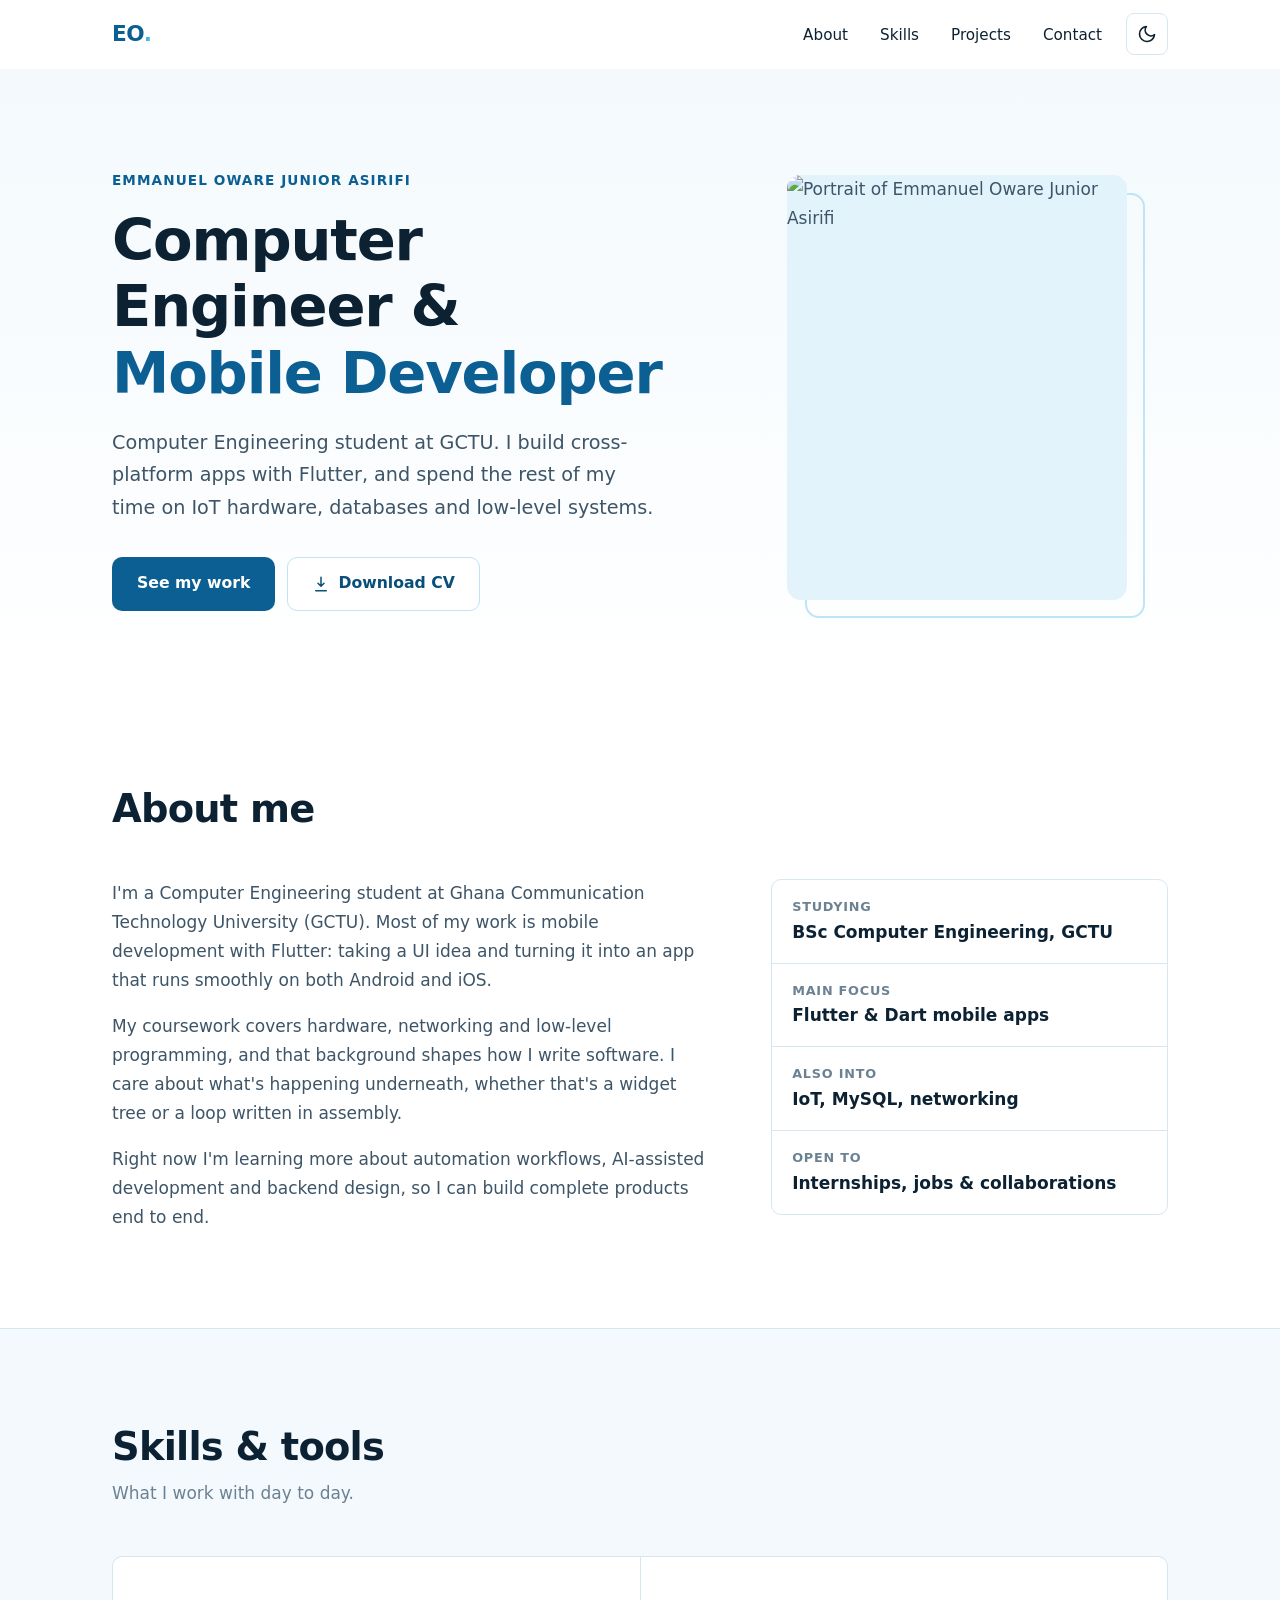
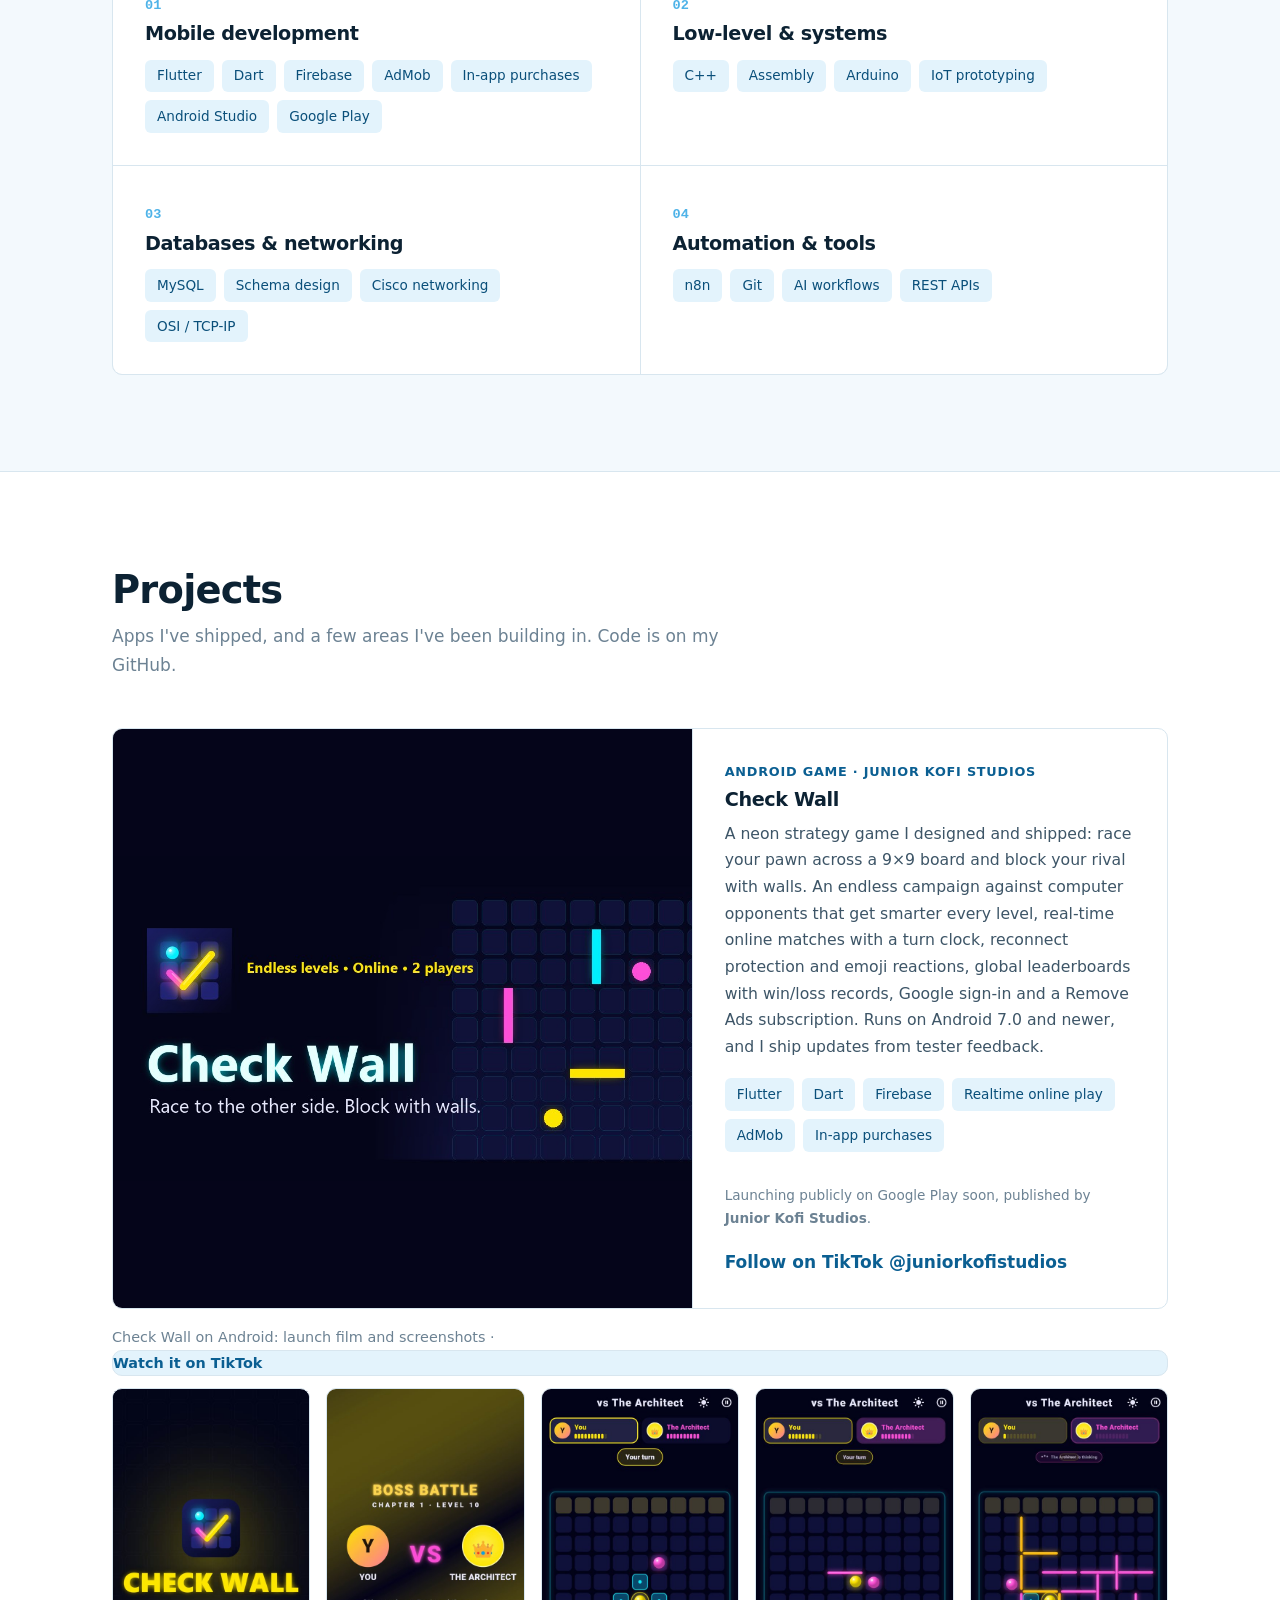
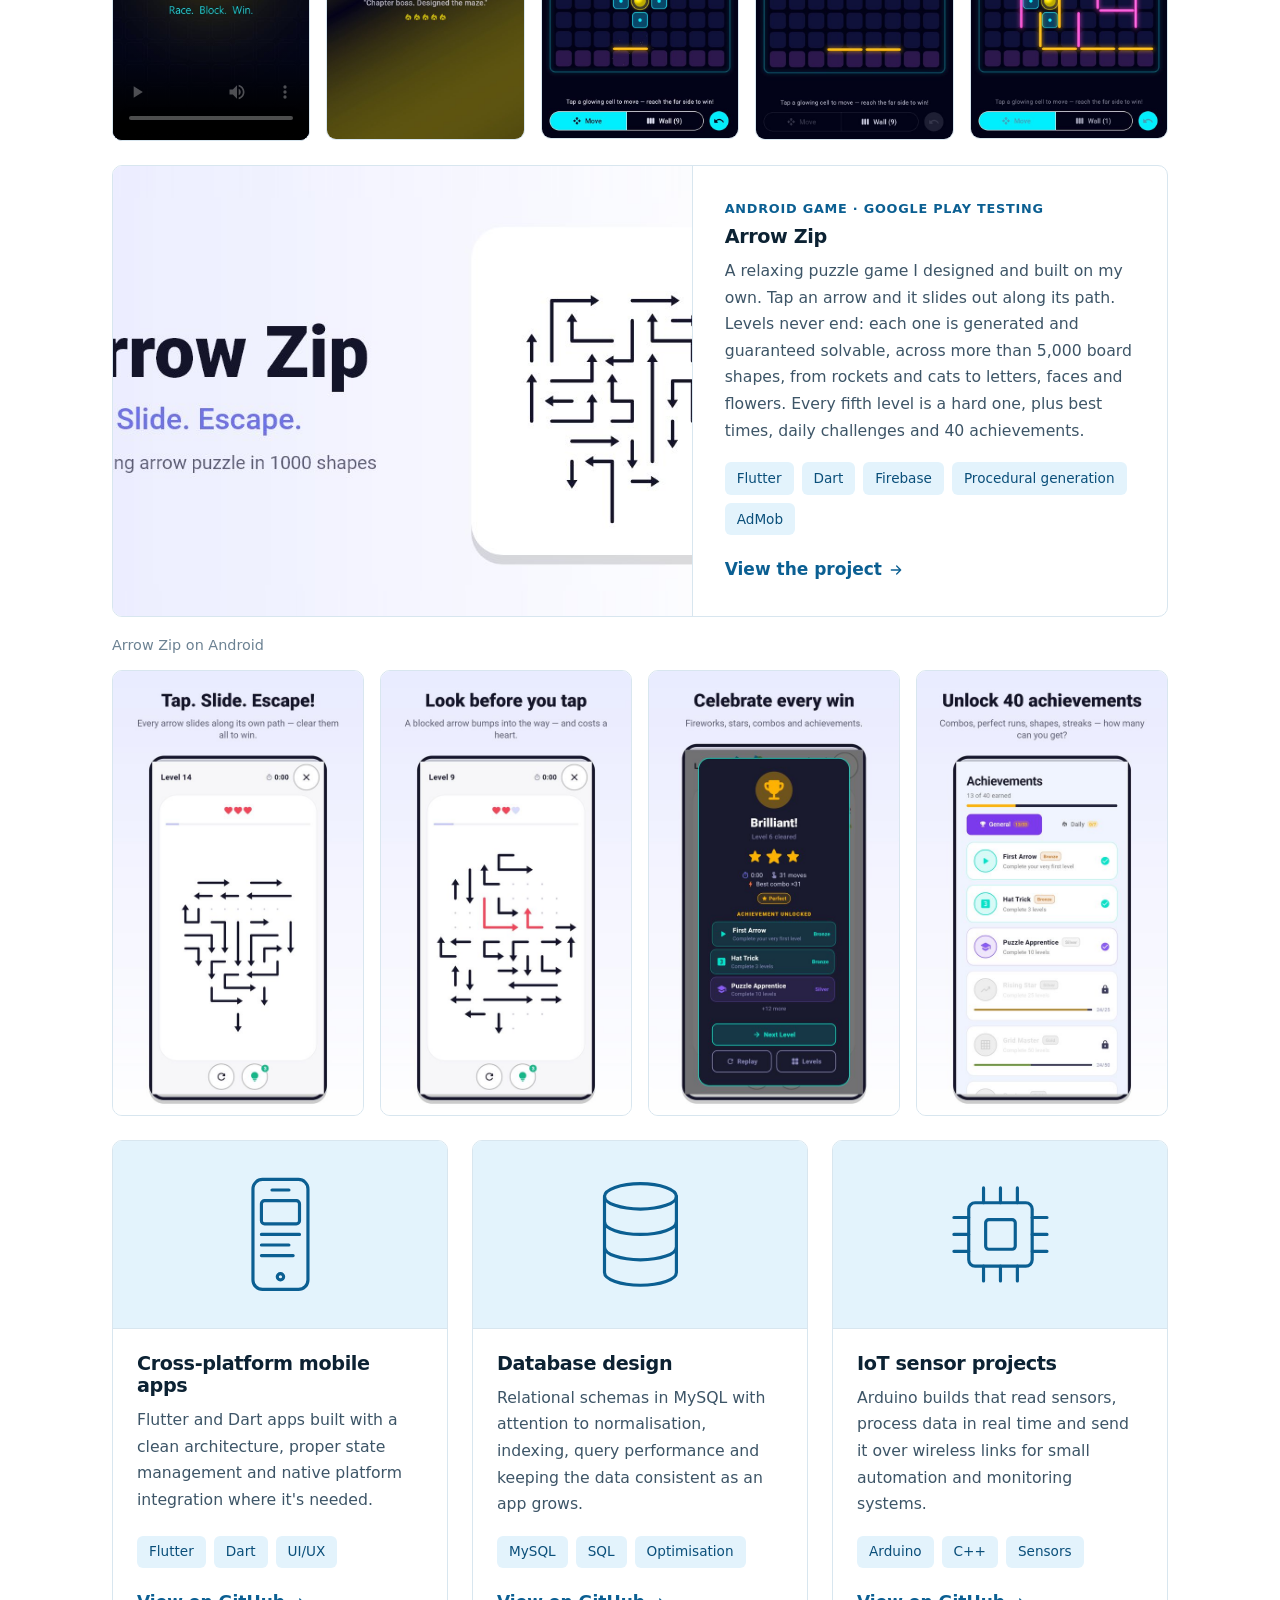
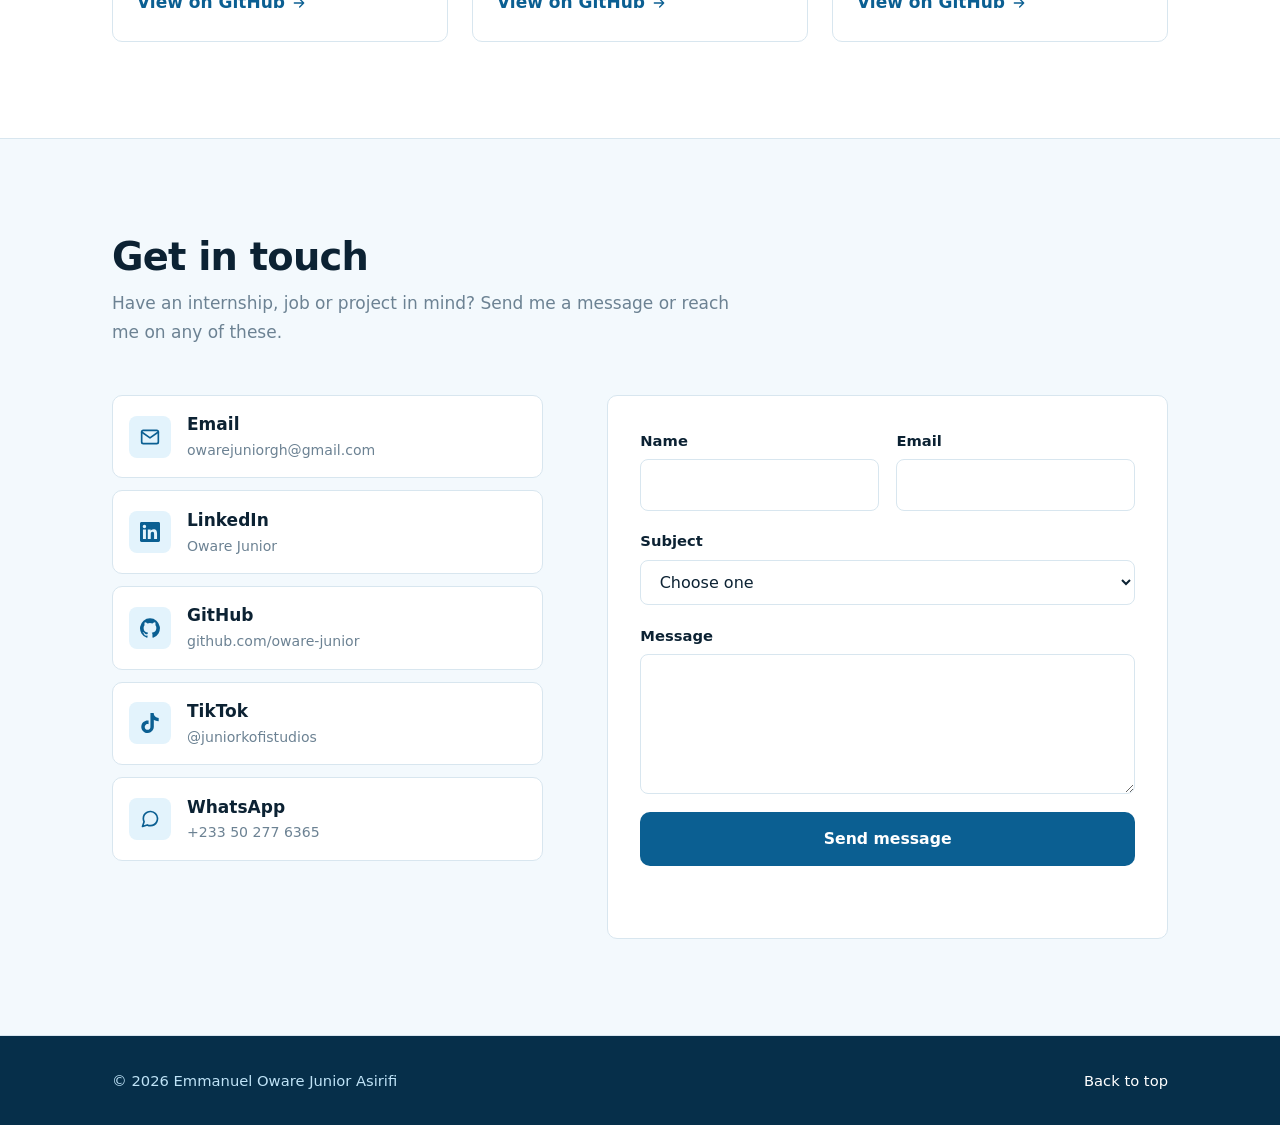
==== index.html @ 3c67a186 "Inline Watch on TikTok link in the gallery caption" ====
<!DOCTYPE html>
<html lang="en">
<head>
    <meta charset="UTF-8">
    <meta name="viewport" content="width=device-width, initial-scale=1.0">
    <meta http-equiv="Content-Security-Policy" content="default-src 'none'; script-src 'sha256-JlE73Ifq9THb3cYtKHCIZyfW1ZA+0ai+YPqFJiJwdQ0=' 'sha256-uYTKKfMwF9ST93+xIrrc+GairDLWkJDUzxdHIfJHx4o='; style-src 'self' 'unsafe-inline' https://fonts.googleapis.com; font-src https://fonts.gstatic.com; img-src 'self' data: https://i.postimg.cc; connect-src https://formspree.io; form-action https://formspree.io; base-uri 'none'; object-src 'none'; upgrade-insecure-requests">
    <meta name="referrer" content="strict-origin-when-cross-origin">
    <meta name="description" content="Emmanuel Oware Junior Asirifi (Oware Junior) is a Computer Engineering student at GCTU, Ghana, building Flutter mobile apps, IoT projects and databases.">
    <meta name="author" content="Emmanuel Oware Junior Asirifi">
    <meta name="robots" content="index, follow">
    <meta name="google-site-verification" content="3TnFL3zifFmgVDOp8NmjQGv8_WPX1Ko1ZAe46YGJndg">
    <meta name="theme-color" content="#0b5f92">
    <title>Emmanuel Oware Junior Asirifi | Computer Engineer &amp; Mobile Developer</title>

    <link rel="canonical" href="https://oware-junior.github.io/portfolio/">

    <!-- How the link looks when shared on WhatsApp, LinkedIn, X, etc. -->
    <meta property="og:type" content="profile">
    <meta property="og:url" content="https://oware-junior.github.io/portfolio/">
    <meta property="og:title" content="Emmanuel Oware Junior Asirifi | Computer Engineer &amp; Mobile Developer">
    <meta property="og:description" content="Computer Engineering student at GCTU building Flutter apps, IoT projects and databases.">
    <meta property="og:image" content="https://i.postimg.cc/Fz0G1JzG/profile.jpg">
    <meta property="profile:first_name" content="Emmanuel">
    <meta property="profile:last_name" content="Oware Junior Asirifi">
    <meta name="twitter:card" content="summary">

    <link rel="icon" href="data:image/svg+xml,%3Csvg xmlns='http://www.w3.org/2000/svg' viewBox='0 0 64 64'%3E%3Crect width='64' height='64' rx='14' fill='%230b5f92'/%3E%3Ctext x='32' y='42' font-family='Arial,sans-serif' font-size='28' font-weight='700' fill='%23fff' text-anchor='middle'%3EEO%3C/text%3E%3C/svg%3E">

    <!-- Tells Google who this site is about and links your other profiles to it -->
    <script type="application/ld+json">
    {
        "@context": "https://schema.org",
        "@type": "Person",
        "name": "Emmanuel Oware Junior Asirifi",
        "url": "https://oware-junior.github.io/portfolio/",
        "alternateName": ["Oware Junior", "Emmanuel Oware"],
        "jobTitle": "Computer Engineering Student & Mobile Developer",
        "image": "https://i.postimg.cc/Fz0G1JzG/profile.jpg",
        "email": "mailto:owarejuniorgh@gmail.com",
        "affiliation": {
            "@type": "CollegeOrUniversity",
            "name": "Ghana Communication Technology University"
        },
        "knowsAbout": ["Flutter", "Dart", "Mobile App Development", "IoT", "Arduino", "C++", "MySQL", "Networking"],
        "sameAs": [
            "https://www.linkedin.com/in/oware-junior-544099414",
            "https://github.com/oware-junior",
            "https://www.tiktok.com/@juniorkofistudios"
        ]
    }
    </script>

    <link rel="preconnect" href="https://fonts.googleapis.com">
    <link rel="preconnect" href="https://fonts.gstatic.com" crossorigin>
    <link rel="stylesheet" href="https://fonts.googleapis.com/css2?family=DM+Sans:opsz,wght@9..40,400;9..40,500;9..40,600&family=Space+Grotesk:wght@500;600;700&display=swap">

    <script>
        (function () {
            var theme = 'light';
            try { theme = localStorage.getItem('theme'); } catch (e) { theme = null; }
            if (theme !== 'light' && theme !== 'dark') {
                theme = window.matchMedia && window.matchMedia('(prefers-color-scheme: dark)').matches ? 'dark' : 'light';
            }
            document.documentElement.setAttribute('data-theme', theme);
        })();
    </script>

    <style>
        *,
        *::before,
        *::after {
            margin: 0;
            padding: 0;
            box-sizing: border-box;
        }

        :root {
            --bg: #ffffff;
            --bg-soft: #f3f9fd;
            --surface: #ffffff;
            --ink: #0c2233;
            --body: #3d5567;
            --muted: #6c8293;
            --line: #d8e6ef;
            --accent: #0b5f92;
            --accent-hover: #0a4f7a;
            --accent-soft: #e3f3fc;
            --accent-ink: #0a4f7a;
            --highlight: #4fb3e8;
            --frame: #bfe3f7;
            --on-accent: #ffffff;
            --nav-bg: rgba(255, 255, 255, 0.96);
            --footer-bg: #062f4a;
            --footer-ink: #bfe3f7;
            --footer-link: #ffffff;
            --error: #b42318;
            --error-line: #d92d20;
            --success: #067647;
            --shadow: 0 12px 24px rgba(6, 47, 74, 0.08);

            --radius: 10px;
            --nav-h: 68px;
            --wrap: 1120px;
            color-scheme: light;
        }

        :root[data-theme="dark"] {
            --bg: #071a2a;
            --bg-soft: #0a2236;
            --surface: #0d2a41;
            --ink: #eaf5fc;
            --body: #b5cad9;
            --muted: #8aa4b8;
            --line: #1b3d57;
            --accent: #4fb3e8;
            --accent-hover: #7cc7ef;
            --accent-soft: #123a56;
            --accent-ink: #9fd7f5;
            --highlight: #4fb3e8;
            --frame: #1f4d6d;
            --on-accent: #062236;
            --nav-bg: rgba(7, 26, 42, 0.95);
            --footer-bg: #04121e;
            --footer-ink: #8aa4b8;
            --footer-link: #eaf5fc;
            --error: #f97066;
            --error-line: #f97066;
            --success: #47cd89;
            --shadow: 0 12px 24px rgba(0, 0, 0, 0.35);
            color-scheme: dark;
        }

        html {
            scroll-behavior: smooth;
            -webkit-text-size-adjust: 100%;
        }

        body {
            transition: background-color 0.25s ease, color 0.25s ease;
            font-family: 'DM Sans', system-ui, -apple-system, 'Segoe UI', Roboto, sans-serif;
            background: var(--bg);
            color: var(--body);
            font-size: 1.0625rem;
            line-height: 1.7;
            overflow-x: hidden;
        }

        h1, h2, h3, .logo {
            font-family: 'Space Grotesk', 'DM Sans', system-ui, sans-serif;
            color: var(--ink);
            line-height: 1.15;
            letter-spacing: -0.02em;
        }

        img, svg {
            display: block;
            max-width: 100%;
        }

        a {
            color: var(--accent);
        }

        a:focus-visible,
        button:focus-visible,
        input:focus-visible,
        select:focus-visible,
        textarea:focus-visible {
            outline: 2px solid var(--highlight);
            outline-offset: 3px;
        }

        .wrap {
            max-width: var(--wrap);
            margin: 0 auto;
            padding: 0 clamp(1rem, 4vw, 2rem);
        }

        .skip-link {
            position: absolute;
            left: -9999px;
            top: 0;
            background: var(--accent);
            color: var(--on-accent);
            padding: 0.6rem 1rem;
            z-index: 2000;
        }

        .skip-link:focus {
            left: 1rem;
            top: 1rem;
        }

        /* ---------- Nav ---------- */

        .site-nav {
            position: sticky;
            top: 0;
            z-index: 1000;
            background: var(--nav-bg);
            border-bottom: 1px solid transparent;
            transition: border-color 0.2s ease;
        }

        .site-nav.scrolled {
            border-bottom-color: var(--line);
        }

        .site-nav .wrap {
            height: var(--nav-h);
            display: flex;
            align-items: center;
            justify-content: space-between;
        }

        .logo {
            font-size: 1.35rem;
            font-weight: 700;
            text-decoration: none;
            color: var(--accent);
        }

        .logo span {
            color: var(--highlight);
        }

        .nav-links {
            display: flex;
            list-style: none;
            gap: 2rem;
            margin-left: auto;
        }

        .nav-links a {
            color: var(--ink);
            text-decoration: none;
            font-size: 0.95rem;
            font-weight: 500;
            padding: 0.25rem 0;
            border-bottom: 2px solid transparent;
            transition: color 0.2s ease, border-color 0.2s ease;
        }

        .nav-links a:hover {
            color: var(--accent);
            border-bottom-color: var(--highlight);
        }

        .menu-toggle {
            display: none;
        }

        .nav-actions {
            display: flex;
            align-items: center;
            gap: 0.5rem;
        }

        .theme-toggle,
        .menu-toggle {
            background: var(--surface);
            border: 1px solid var(--line);
            border-radius: 8px;
            width: 42px;
            height: 42px;
            color: var(--ink);
            cursor: pointer;
            align-items: center;
            justify-content: center;
        }

        .theme-toggle {
            display: inline-flex;
            margin-left: 1.5rem;
        }

        .theme-toggle:hover,
        .menu-toggle:hover {
            border-color: var(--highlight);
        }

        .theme-toggle svg,
        .menu-toggle svg {
            width: 20px;
            height: 20px;
        }

        .theme-toggle .icon-sun,
        :root[data-theme="dark"] .theme-toggle .icon-moon {
            display: none;
        }

        :root[data-theme="dark"] .theme-toggle .icon-sun {
            display: block;
        }

        :root[data-theme="dark"] .hero-photo img {
            filter: brightness(0.92);
        }

        /* ---------- Hero ---------- */

        .hero {
            background: linear-gradient(180deg, var(--bg-soft) 0%, var(--bg) 100%);
            padding: clamp(3rem, 8vw, 6rem) 0 clamp(3rem, 7vw, 5rem);
        }

        .hero-grid {
            display: grid;
            grid-template-columns: 1.35fr 1fr;
            gap: clamp(2rem, 5vw, 4rem);
            align-items: center;
        }

        .eyebrow {
            display: inline-block;
            font-size: 0.85rem;
            font-weight: 600;
            color: var(--accent);
            letter-spacing: 0.08em;
            text-transform: uppercase;
            margin-bottom: 1rem;
        }

        .hero h1 {
            font-size: clamp(2.2rem, 5.5vw, 3.6rem);
            font-weight: 700;
            margin-bottom: 1.25rem;
        }

        .hero h1 em {
            font-style: normal;
            color: var(--accent);
        }

        .hero-lead {
            font-size: clamp(1.05rem, 2vw, 1.2rem);
            max-width: 34rem;
            margin-bottom: 2rem;
        }

        .hero-actions {
            display: flex;
            flex-wrap: wrap;
            gap: 0.75rem;
        }

        .btn {
            display: inline-flex;
            align-items: center;
            justify-content: center;
            gap: 0.5rem;
            padding: 0.8rem 1.5rem;
            border-radius: var(--radius);
            font: inherit;
            font-size: 0.98rem;
            font-weight: 600;
            text-decoration: none;
            cursor: pointer;
            border: 1.5px solid transparent;
            transition: background-color 0.2s ease, border-color 0.2s ease, color 0.2s ease;
        }

        .btn-primary {
            background: var(--accent);
            color: var(--on-accent);
        }

        .btn-primary:hover {
            background: var(--accent-hover);
        }

        .btn-primary:disabled {
            background: var(--muted);
            cursor: not-allowed;
        }

        .btn-outline {
            background: var(--surface);
            color: var(--accent-ink);
            border-color: var(--frame);
        }

        .btn-outline:hover {
            border-color: var(--accent);
        }

        .btn svg {
            width: 18px;
            height: 18px;
        }

        .hero-photo {
            position: relative;
            justify-self: center;
            width: min(100%, 340px);
        }

        .hero-photo::before {
            content: '';
            position: absolute;
            inset: 18px -18px -18px 18px;
            border: 2px solid var(--frame);
            border-radius: 14px;
            z-index: 0;
        }

        .hero-photo img {
            position: relative;
            z-index: 1;
            width: 100%;
            height: auto;
            aspect-ratio: 4 / 5;
            object-fit: cover;
            object-position: center top;
            border-radius: 14px;
            background: var(--accent-soft);
        }

        /* ---------- Sections ---------- */

        section {
            padding: clamp(3.5rem, 8vw, 6rem) 0;
            scroll-margin-top: var(--nav-h);
        }

        .section-head {
            margin-bottom: clamp(2rem, 4vw, 3rem);
            max-width: 40rem;
        }

        .section-head h2 {
            font-size: clamp(1.75rem, 3.5vw, 2.4rem);
            font-weight: 700;
            margin-bottom: 0.6rem;
        }

        .section-head p {
            color: var(--muted);
        }

        .alt-bg {
            background: var(--bg-soft);
            border-top: 1px solid var(--line);
            border-bottom: 1px solid var(--line);
        }

        /* ---------- About ---------- */

        .about-grid {
            display: grid;
            grid-template-columns: 1.5fr 1fr;
            gap: clamp(2rem, 5vw, 4rem);
            align-items: start;
        }

        .about-text p + p {
            margin-top: 1.1rem;
        }

        .facts {
            list-style: none;
            border: 1px solid var(--line);
            border-radius: var(--radius);
            background: var(--surface);
        }

        .facts li {
            padding: 1rem 1.25rem;
            border-bottom: 1px solid var(--line);
        }

        .facts li:last-child {
            border-bottom: none;
        }

        .facts span {
            display: block;
            font-size: 0.8rem;
            font-weight: 600;
            text-transform: uppercase;
            letter-spacing: 0.06em;
            color: var(--muted);
        }

        .facts strong {
            color: var(--ink);
            font-weight: 600;
        }

        /* ---------- Skills ---------- */

        .skills-list {
            display: grid;
            grid-template-columns: repeat(2, 1fr);
            gap: 1px;
            background: var(--line);
            border: 1px solid var(--line);
            border-radius: var(--radius);
            overflow: hidden;
        }

        .skill {
            background: var(--surface);
            padding: clamp(1.25rem, 3vw, 2rem);
        }

        .skill-num {
            font-family: 'Space Grotesk', monospace;
            font-size: 0.85rem;
            color: var(--highlight);
            font-weight: 700;
        }

        .skill h3 {
            font-size: 1.2rem;
            margin: 0.35rem 0 0.9rem;
        }

        .tags {
            display: flex;
            flex-wrap: wrap;
            gap: 0.5rem;
            list-style: none;
        }

        .tags li {
            font-size: 0.85rem;
            font-weight: 500;
            color: var(--accent-ink);
            background: var(--accent-soft);
            padding: 0.3rem 0.75rem;
            border-radius: 6px;
        }

        /* ---------- Projects ---------- */

        .projects-grid {
            display: grid;
            grid-template-columns: repeat(auto-fill, minmax(min(100%, 300px), 1fr));
            gap: 1.5rem;
        }

        .project {
            display: flex;
            flex-direction: column;
            background: var(--surface);
            border: 1px solid var(--line);
            border-radius: var(--radius);
            overflow: hidden;
            transition: border-color 0.2s ease, transform 0.2s ease;
        }

        .project:hover {
            border-color: var(--highlight);
            transform: translateY(-3px);
        }

        /* A shipped app gets a full-width card above the rest. */
        .project.featured {
            grid-column: 1 / -1;
        }

        @media (min-width: 760px) {
            .project.featured {
                flex-direction: row;
            }

            .project.featured .project-art {
                flex: 0 0 55%;
                aspect-ratio: auto;
                border-bottom: 0;
                border-right: 1px solid var(--line);
            }

            .project.featured .project-body {
                padding: 2rem;
                justify-content: center;
            }

            .project.featured p {
                flex: none;
            }
        }

        .project .eyebrow-tag {
            font-size: 0.8rem;
            font-weight: 600;
            letter-spacing: 0.06em;
            text-transform: uppercase;
            color: var(--accent);
            margin-bottom: 0.4rem;
        }

        .project .note {
            font-size: 0.85rem;
            color: var(--muted);
            margin-top: 0.75rem;
        }

        /* Phone screenshots shown under a featured project */
        .shots {
            grid-column: 1 / -1;
            margin-top: -0.5rem;
        }

        .shots figcaption {
            font-size: 0.9rem;
            color: var(--muted);
            margin-bottom: 0.75rem;
        }

        .shots ul {
            list-style: none;
            display: grid;
            grid-template-columns: repeat(var(--n, 4), 1fr);
            gap: 1rem;
        }

        .shots a {
            display: block;
            border-radius: var(--radius);
            overflow: hidden;
            border: 1px solid var(--line);
            background: var(--accent-soft);
            transition: border-color 0.2s ease;
        }

        .shots a:hover {
            border-color: var(--highlight);
        }



        .caption-link {
            color: var(--accent);
            font-weight: 600;
            text-decoration: none;
        }

        .caption-link:hover {
            text-decoration: underline;
        }

        .shots video {
            display: block;
            width: 100%;
            height: auto;
            aspect-ratio: 9 / 16;
            border-radius: var(--radius);
            border: 1px solid var(--line);
            background: #05051a;
        }

        .shots img {
            width: 100%;
            height: auto;
            aspect-ratio: 9 / 16;
            object-fit: cover;
        }

        @media (max-width: 760px) {
            .shots ul {
                display: flex;
                overflow-x: auto;
                scroll-snap-type: x mandatory;
                padding-bottom: 0.5rem;
                gap: 0.75rem;
            }

            .shots li {
                flex: 0 0 62%;
                scroll-snap-align: start;
            }
        }

        .project-art {
            aspect-ratio: 16 / 9;
            background: var(--accent-soft);
            color: var(--accent);
            display: flex;
            align-items: center;
            justify-content: center;
            border-bottom: 1px solid var(--line);
        }

        .project-art img {
            width: 100%;
            height: 100%;
            object-fit: cover;
        }

        .project-art svg {
            width: 38%;
            height: auto;
        }

        .project-body {
            padding: 1.5rem;
            display: flex;
            flex-direction: column;
            flex: 1;
        }

        .project h3 {
            font-size: 1.2rem;
            margin-bottom: 0.6rem;
        }

        .project p {
            font-size: 0.98rem;
            margin-bottom: 1.1rem;
            flex: 1;
        }

        .project .tags {
            margin-bottom: 1.25rem;
        }

        .text-link {
            display: inline-flex;
            align-items: center;
            gap: 0.4rem;
            font-weight: 600;
            text-decoration: none;
            color: var(--accent);
        }

        .text-link svg {
            width: 16px;
            height: 16px;
            transition: transform 0.2s ease;
        }

        .text-link:hover svg {
            transform: translateX(3px);
        }

        /* ---------- Contact ---------- */

        .contact-grid {
            display: grid;
            grid-template-columns: 1fr 1.3fr;
            gap: clamp(2rem, 5vw, 4rem);
            align-items: start;
        }

        .contact-list {
            list-style: none;
            display: grid;
            gap: 0.75rem;
        }

        .contact-item {
            display: flex;
            align-items: center;
            gap: 1rem;
            padding: 0.9rem 1rem;
            border: 1px solid var(--line);
            border-radius: var(--radius);
            background: var(--surface);
            text-decoration: none;
            color: var(--ink);
            transition: border-color 0.2s ease;
            min-width: 0;
        }

        .contact-item:hover {
            border-color: var(--highlight);
        }

        .contact-icon {
            flex-shrink: 0;
            width: 42px;
            height: 42px;
            border-radius: 8px;
            background: var(--accent-soft);
            color: var(--accent);
            display: flex;
            align-items: center;
            justify-content: center;
        }

        .contact-icon svg {
            width: 20px;
            height: 20px;
        }

        .contact-item strong {
            display: block;
            font-weight: 600;
        }

        .contact-item small {
            display: block;
            color: var(--muted);
            font-size: 0.88rem;
            overflow-wrap: anywhere;
        }

        .contact-form {
            background: var(--surface);
            border: 1px solid var(--line);
            border-radius: var(--radius);
            padding: clamp(1.25rem, 4vw, 2rem);
            display: grid;
            gap: 1.1rem;
        }

        .form-row {
            display: grid;
            grid-template-columns: 1fr 1fr;
            gap: 1.1rem;
        }

        .field {
            display: flex;
            flex-direction: column;
            min-width: 0;
        }

        .field label {
            font-weight: 600;
            font-size: 0.92rem;
            color: var(--ink);
            margin-bottom: 0.4rem;
        }

        .field input,
        .field select,
        .field textarea {
            width: 100%;
            font: inherit;
            font-size: 1rem;
            color: var(--ink);
            background: var(--surface);
            border: 1.5px solid var(--line);
            border-radius: 8px;
            padding: 0.7rem 0.9rem;
            transition: border-color 0.2s ease;
        }

        .field input:focus,
        .field select:focus,
        .field textarea:focus {
            border-color: var(--accent);
            outline: none;
        }

        .field textarea {
            resize: vertical;
            min-height: 140px;
        }

        .field .error {
            display: none;
            color: var(--error);
            font-size: 0.85rem;
            margin-top: 0.3rem;
        }

        .field.invalid input,
        .field.invalid select,
        .field.invalid textarea {
            border-color: var(--error-line);
        }

        .field.invalid .error {
            display: block;
        }

        /* Honeypot field: hidden from people, visible to bots */
        .hp-field {
            position: absolute;
            left: -10000px;
            width: 1px;
            height: 1px;
            overflow: hidden;
        }

        .form-status {
            font-size: 0.95rem;
            font-weight: 500;
            min-height: 1.5em;
        }

        .form-status.ok {
            color: var(--success);
        }

        .form-status.fail {
            color: var(--error);
        }

        /* ---------- Footer ---------- */

        .site-footer {
            background: var(--footer-bg);
            color: var(--footer-ink);
            padding: 2rem 0;
            font-size: 0.92rem;
        }

        .site-footer .wrap {
            display: flex;
            flex-wrap: wrap;
            justify-content: space-between;
            gap: 1rem;
        }

        .site-footer a {
            color: var(--footer-link);
            text-decoration: none;
        }

        .site-footer a:hover {
            text-decoration: underline;
        }

        /* ---------- Responsive ---------- */

        @media (max-width: 900px) {
            .hero-grid,
            .about-grid,
            .contact-grid {
                grid-template-columns: 1fr;
            }

            .hero-photo {
                order: -1;
                width: min(55%, 240px);
                justify-self: start;
            }

            .hero-photo img {
                aspect-ratio: 1 / 1;
            }
        }

        @media (max-width: 760px) {
            .menu-toggle {
                display: inline-flex;
            }

            .theme-toggle {
                margin-left: 0;
            }

            .nav-links {
                display: none;
                position: absolute;
                top: var(--nav-h);
                left: 0;
                right: 0;
                flex-direction: column;
                gap: 0;
                background: var(--surface);
                border-bottom: 1px solid var(--line);
                box-shadow: var(--shadow);
            }

            .nav-links.open {
                display: flex;
            }

            .nav-links a {
                display: block;
                padding: 0.95rem clamp(1rem, 4vw, 2rem);
                border-bottom: 1px solid var(--line);
            }

            .nav-links li:last-child a {
                border-bottom: none;
            }

            .nav-links a:hover {
                border-bottom-color: var(--line);
                background: var(--bg-soft);
            }

            .skills-list {
                grid-template-columns: 1fr;
            }

            .form-row {
                grid-template-columns: 1fr;
            }
        }

        @media (max-width: 480px) {
            .hero-actions .btn {
                flex: 1 1 100%;
            }

            .hero-photo::before {
                inset: 12px -12px -12px 12px;
            }
        }

        @media (prefers-reduced-motion: reduce) {
            html {
                scroll-behavior: auto;
            }

            * {
                transition: none !important;
            }
        }
    </style>
</head>
<body>
    <a href="#main" class="skip-link">Skip to content</a>

    <header class="site-nav" id="navbar">
        <nav class="wrap" aria-label="Main">
            <a href="#home" class="logo" aria-label="Emmanuel Oware, home">EO<span>.</span></a>
            <ul class="nav-links" id="menu">
                <li><a href="#about">About</a></li>
                <li><a href="#skills">Skills</a></li>
                <li><a href="#projects">Projects</a></li>
                <li><a href="#contact">Contact</a></li>
            </ul>
            <div class="nav-actions">
                <button class="theme-toggle" id="themeToggle" type="button" aria-label="Switch to dark mode" aria-pressed="false">
                    <svg class="icon-moon" viewBox="0 0 24 24" fill="none" stroke="currentColor" stroke-width="2" stroke-linecap="round" stroke-linejoin="round" aria-hidden="true"><path d="M21 12.8A9 9 0 1 1 11.2 3a7 7 0 0 0 9.8 9.8z"/></svg>
                    <svg class="icon-sun" viewBox="0 0 24 24" fill="none" stroke="currentColor" stroke-width="2" stroke-linecap="round" stroke-linejoin="round" aria-hidden="true"><circle cx="12" cy="12" r="4"/><path d="M12 2v2M12 20v2M4.9 4.9l1.4 1.4M17.7 17.7l1.4 1.4M2 12h2M20 12h2M4.9 19.1l1.4-1.4M17.7 6.3l1.4-1.4"/></svg>
                </button>
                <button class="menu-toggle" id="menuToggle" type="button" aria-label="Open menu" aria-controls="menu" aria-expanded="false">
                    <svg viewBox="0 0 24 24" fill="none" stroke="currentColor" stroke-width="2" stroke-linecap="round" aria-hidden="true"><path d="M4 7h16M4 12h16M4 17h16"/></svg>
                </button>
            </div>
        </nav>
    </header>

    <main id="main">
        <section class="hero" id="home">
            <div class="wrap hero-grid">
                <div>
                    <span class="eyebrow">Emmanuel Oware Junior Asirifi</span>
                    <h1>Computer Engineer &amp; <em>Mobile Developer</em></h1>
                    <p class="hero-lead">Computer Engineering student at GCTU. I build cross-platform apps with Flutter, and spend the rest of my time on IoT hardware, databases and low-level systems.</p>
                    <div class="hero-actions">
                        <a href="#projects" class="btn btn-primary">See my work</a>
                        <a href="https://drive.google.com/file/d/1f_0tjlcAKGJlc_15GgnGcN5YduBSml-L/view?usp=sharing" class="btn btn-outline" target="_blank" rel="noopener noreferrer">
                            <svg viewBox="0 0 24 24" fill="none" stroke="currentColor" stroke-width="2" stroke-linecap="round" stroke-linejoin="round" aria-hidden="true"><path d="M12 3v12m0 0-4-4m4 4 4-4M5 21h14"/></svg>
                            Download CV
                        </a>
                    </div>
                </div>
                <div class="hero-photo">
                    <img src="https://i.postimg.cc/Fz0G1JzG/profile.jpg" alt="Portrait of Emmanuel Oware Junior Asirifi" width="340" height="425" fetchpriority="high">
                </div>
            </div>
        </section>

        <section id="about">
            <div class="wrap">
                <div class="section-head">
                    <h2>About me</h2>
                </div>
                <div class="about-grid">
                    <div class="about-text">
                        <p>I'm a Computer Engineering student at Ghana Communication Technology University (GCTU). Most of my work is mobile development with Flutter: taking a UI idea and turning it into an app that runs smoothly on both Android and iOS.</p>
                        <p>My coursework covers hardware, networking and low-level programming, and that background shapes how I write software. I care about what's happening underneath, whether that's a widget tree or a loop written in assembly.</p>
                        <p>Right now I'm learning more about automation workflows, AI-assisted development and backend design, so I can build complete products end to end.</p>
                    </div>
                    <ul class="facts">
                        <li><span>Studying</span><strong>BSc Computer Engineering, GCTU</strong></li>
                        <li><span>Main focus</span><strong>Flutter &amp; Dart mobile apps</strong></li>
                        <li><span>Also into</span><strong>IoT, MySQL, networking</strong></li>
                        <li><span>Open to</span><strong>Internships, jobs &amp; collaborations</strong></li>
                    </ul>
                </div>
            </div>
        </section>

        <section id="skills" class="alt-bg">
            <div class="wrap">
                <div class="section-head">
                    <h2>Skills &amp; tools</h2>
                    <p>What I work with day to day.</p>
                </div>
                <div class="skills-list">
                    <div class="skill">
                        <span class="skill-num">01</span>
                        <h3>Mobile development</h3>
                        <ul class="tags">
                            <li>Flutter</li><li>Dart</li><li>Firebase</li><li>AdMob</li><li>In-app purchases</li><li>Android Studio</li><li>Google Play</li>
                        </ul>
                    </div>
                    <div class="skill">
                        <span class="skill-num">02</span>
                        <h3>Low-level &amp; systems</h3>
                        <ul class="tags">
                            <li>C++</li><li>Assembly</li><li>Arduino</li><li>IoT prototyping</li>
                        </ul>
                    </div>
                    <div class="skill">
                        <span class="skill-num">03</span>
                        <h3>Databases &amp; networking</h3>
                        <ul class="tags">
                            <li>MySQL</li><li>Schema design</li><li>Cisco networking</li><li>OSI / TCP-IP</li>
                        </ul>
                    </div>
                    <div class="skill">
                        <span class="skill-num">04</span>
                        <h3>Automation &amp; tools</h3>
                        <ul class="tags">
                            <li>n8n</li><li>Git</li><li>AI workflows</li><li>REST APIs</li>
                        </ul>
                    </div>
                </div>
            </div>
        </section>

        <section id="projects">
            <div class="wrap">
                <div class="section-head">
                    <h2>Projects</h2>
                    <p>Apps I've shipped, and a few areas I've been building in. Code is on my GitHub.</p>
                </div>
                <div class="projects-grid">
                    <article class="project featured">
                        <div class="project-art">
                            <img src="images/check-wall.jpg" style="object-fit: contain; background: #05051a" alt="Check Wall banner: neon game board with glowing walls and pawns, titled Check Wall" width="1024" height="576" loading="lazy">
                        </div>
                        <div class="project-body">
                            <span class="eyebrow-tag">Android game &middot; Junior Kofi Studios</span>
                            <h3>Check Wall</h3>
                            <p>A neon strategy game I designed and shipped: race your pawn across a 9&times;9 board and block your rival with walls. An endless campaign against computer opponents that get smarter every level, real-time online matches with a turn clock, reconnect protection and emoji reactions, global leaderboards with win/loss records, Google sign-in and a Remove Ads subscription. Runs on Android 7.0 and newer, and I ship updates from tester feedback.</p>
                            <ul class="tags"><li>Flutter</li><li>Dart</li><li>Firebase</li><li>Realtime online play</li><li>AdMob</li><li>In-app purchases</li></ul>
                            <p class="note">Launching publicly on Google Play soon, published by <strong>Junior Kofi Studios</strong>.</p>
                            <a href="https://www.tiktok.com/@juniorkofistudios" class="text-link" target="_blank" rel="noopener noreferrer">Follow on TikTok @juniorkofistudios</a>
                        </div>
                    </article>

                    <figure class="shots">
                        <figcaption>Check Wall on Android: launch film and screenshots &middot; <a href="https://www.tiktok.com/@juniorkofistudios/video/7701010970595872020" class="caption-link" target="_blank" rel="noopener noreferrer">Watch it on TikTok</a></figcaption>
                        <ul style="--n: 5">
                            <li><video src="videos/check-wall-launch-film.mp4" poster="images/check-wall-film.jpg" controls playsinline preload="none" width="540" height="960" aria-label="Check Wall launch film: everyday phone moments, then the game, its features and tester quotes"></video></li>
                            <li><a href="images/check-wall-boss.jpg" target="_blank" rel="noopener"><img src="images/check-wall-boss.jpg" alt="Check Wall boss battle intro: You versus The Architect, chapter 1 level 10" width="540" height="960" loading="lazy"></a></li>
                            <li><a href="images/check-wall-move.jpg" target="_blank" rel="noopener"><img src="images/check-wall-move.jpg" alt="Check Wall board on your turn, with glowing cells showing where your pawn can move" width="540" height="960" loading="lazy"></a></li>
                            <li><a href="images/check-wall-wall.jpg" target="_blank" rel="noopener"><img src="images/check-wall-wall.jpg" alt="Check Wall board after a wall is placed beside the two pawns" width="540" height="960" loading="lazy"></a></li>
                            <li><a href="images/check-wall-maze.jpg" target="_blank" rel="noopener"><img src="images/check-wall-maze.jpg" alt="Check Wall late game: the board filled with neon walls forming a maze" width="540" height="960" loading="lazy"></a></li>
                        </ul>
                    </figure>

                    <article class="project featured">
                        <div class="project-art">
                            <img src="images/arrow-zip.jpg" alt="Arrow Zip banner: Tap. Slide. Escape., with a board of arrows" width="1024" height="576" loading="lazy">
                        </div>
                        <div class="project-body">
                            <span class="eyebrow-tag">Android game &middot; Google Play testing</span>
                            <h3>Arrow Zip</h3>
                            <p>A relaxing puzzle game I designed and built on my own. Tap an arrow and it slides out along its path. Levels never end: each one is generated and guaranteed solvable, across more than 5,000 board shapes, from rockets and cats to letters, faces and flowers. Every fifth level is a hard one, plus best times, daily challenges and 40 achievements.</p>
                            <ul class="tags"><li>Flutter</li><li>Dart</li><li>Firebase</li><li>Procedural generation</li><li>AdMob</li></ul>
                            <a href="https://github.com/oware-junior/ArrowZip" class="text-link" target="_blank" rel="noopener noreferrer">View the project
                                <svg viewBox="0 0 24 24" fill="none" stroke="currentColor" stroke-width="2" stroke-linecap="round" stroke-linejoin="round" aria-hidden="true"><path d="M5 12h14m-6-6 6 6-6 6"/></svg>
                            </a>
                        </div>
                    </article>

                    <figure class="shots">
                        <figcaption>Arrow Zip on Android</figcaption>
                        <ul>
                            <li><a href="images/arrow-zip-gameplay.jpg" target="_blank" rel="noopener"><img src="images/arrow-zip-gameplay.jpg" alt="Arrow Zip level 14: a board of arrows to tap and slide out" width="540" height="960" loading="lazy"></a></li>
                            <li><a href="images/arrow-zip-blocked.jpg" target="_blank" rel="noopener"><img src="images/arrow-zip-blocked.jpg" alt="Arrow Zip level 9: a blocked arrow highlighted in red, costing a heart" width="540" height="960" loading="lazy"></a></li>
                            <li><a href="images/arrow-zip-win.jpg" target="_blank" rel="noopener"><img src="images/arrow-zip-win.jpg" alt="Arrow Zip level complete screen with three stars and unlocked achievements" width="540" height="960" loading="lazy"></a></li>
                            <li><a href="images/arrow-zip-achievements.jpg" target="_blank" rel="noopener"><img src="images/arrow-zip-achievements.jpg" alt="Arrow Zip achievements screen showing 13 of 40 earned" width="540" height="960" loading="lazy"></a></li>
                        </ul>
                    </figure>

                    <article class="project">
                        <div class="project-art">
                            <!-- To use a screenshot instead: <img src="images/mobile-app.jpg" alt="..." loading="lazy"> -->
                            <svg viewBox="0 0 120 120" fill="none" stroke="currentColor" stroke-width="3" stroke-linecap="round" stroke-linejoin="round" aria-hidden="true">
                                <rect x="34" y="8" width="52" height="104" rx="9"/>
                                <path d="M52 18h16"/>
                                <rect x="42" y="28" width="36" height="22" rx="3"/>
                                <path d="M42 60h36M42 70h26M42 80h30"/>
                                <circle cx="60" cy="100" r="3"/>
                            </svg>
                        </div>
                        <div class="project-body">
                            <h3>Cross-platform mobile apps</h3>
                            <p>Flutter and Dart apps built with a clean architecture, proper state management and native platform integration where it's needed.</p>
                            <ul class="tags"><li>Flutter</li><li>Dart</li><li>UI/UX</li></ul>
                            <a href="https://github.com/oware-junior" class="text-link" target="_blank" rel="noopener noreferrer">View on GitHub
                                <svg viewBox="0 0 24 24" fill="none" stroke="currentColor" stroke-width="2" stroke-linecap="round" stroke-linejoin="round" aria-hidden="true"><path d="M5 12h14m-6-6 6 6-6 6"/></svg>
                            </a>
                        </div>
                    </article>

                    <article class="project">
                        <div class="project-art">
                            <svg viewBox="0 0 120 120" fill="none" stroke="currentColor" stroke-width="3" stroke-linecap="round" stroke-linejoin="round" aria-hidden="true">
                                <ellipse cx="60" cy="24" rx="34" ry="12"/>
                                <path d="M26 24v72c0 6.6 15.2 12 34 12s34-5.4 34-12V24"/>
                                <path d="M26 48c0 6.6 15.2 12 34 12s34-5.4 34-12M26 72c0 6.6 15.2 12 34 12s34-5.4 34-12"/>
                            </svg>
                        </div>
                        <div class="project-body">
                            <h3>Database design</h3>
                            <p>Relational schemas in MySQL with attention to normalisation, indexing, query performance and keeping the data consistent as an app grows.</p>
                            <ul class="tags"><li>MySQL</li><li>SQL</li><li>Optimisation</li></ul>
                            <a href="https://github.com/oware-junior" class="text-link" target="_blank" rel="noopener noreferrer">View on GitHub
                                <svg viewBox="0 0 24 24" fill="none" stroke="currentColor" stroke-width="2" stroke-linecap="round" stroke-linejoin="round" aria-hidden="true"><path d="M5 12h14m-6-6 6 6-6 6"/></svg>
                            </a>
                        </div>
                    </article>

                    <article class="project">
                        <div class="project-art">
                            <svg viewBox="0 0 120 120" fill="none" stroke="currentColor" stroke-width="3" stroke-linecap="round" stroke-linejoin="round" aria-hidden="true">
                                <rect x="30" y="30" width="60" height="60" rx="6"/>
                                <rect x="46" y="46" width="28" height="28" rx="3"/>
                                <path d="M44 30V16M60 30V16M76 30V16M44 104V90M60 104V90M76 104V90M30 44H16M30 60H16M30 76H16M104 44H90M104 60H90M104 76H90"/>
                            </svg>
                        </div>
                        <div class="project-body">
                            <h3>IoT sensor projects</h3>
                            <p>Arduino builds that read sensors, process data in real time and send it over wireless links for small automation and monitoring systems.</p>
                            <ul class="tags"><li>Arduino</li><li>C++</li><li>Sensors</li></ul>
                            <a href="https://github.com/oware-junior" class="text-link" target="_blank" rel="noopener noreferrer">View on GitHub
                                <svg viewBox="0 0 24 24" fill="none" stroke="currentColor" stroke-width="2" stroke-linecap="round" stroke-linejoin="round" aria-hidden="true"><path d="M5 12h14m-6-6 6 6-6 6"/></svg>
                            </a>
                        </div>
                    </article>
                </div>
            </div>
        </section>

        <section id="contact" class="alt-bg">
            <div class="wrap">
                <div class="section-head">
                    <h2>Get in touch</h2>
                    <p>Have an internship, job or project in mind? Send me a message or reach me on any of these.</p>
                </div>
                <div class="contact-grid">
                    <ul class="contact-list">
                        <li>
                            <a href="mailto:owarejuniorgh@gmail.com" class="contact-item">
                                <span class="contact-icon">
                                    <svg viewBox="0 0 24 24" fill="none" stroke="currentColor" stroke-width="2" stroke-linecap="round" stroke-linejoin="round" aria-hidden="true"><rect x="2" y="4" width="20" height="16" rx="2"/><path d="m22 6-10 7L2 6"/></svg>
                                </span>
                                <span><strong>Email</strong><small>owarejuniorgh@gmail.com</small></span>
                            </a>
                        </li>
                        <li>
                            <a href="https://www.linkedin.com/in/oware-junior-544099414" class="contact-item" target="_blank" rel="noopener noreferrer">
                                <span class="contact-icon">
                                    <svg viewBox="0 0 24 24" fill="currentColor" aria-hidden="true"><path d="M20.45 20.45h-3.56v-5.57c0-1.33-.02-3.04-1.85-3.04-1.85 0-2.14 1.45-2.14 2.94v5.67H9.35V9h3.41v1.56h.05c.48-.9 1.64-1.85 3.37-1.85 3.6 0 4.27 2.37 4.27 5.46v6.28zM5.34 7.43a2.06 2.06 0 1 1 0-4.13 2.06 2.06 0 0 1 0 4.13zM7.12 20.45H3.56V9h3.56v11.45zM22.22 0H1.77C.79 0 0 .77 0 1.73v20.54C0 23.23.79 24 1.77 24h20.45c.98 0 1.78-.77 1.78-1.73V1.73C24 .77 23.2 0 22.22 0z"/></svg>
                                </span>
                                <span><strong>LinkedIn</strong><small>Oware Junior</small></span>
                            </a>
                        </li>
                        <li>
                            <a href="https://github.com/oware-junior" class="contact-item" target="_blank" rel="noopener noreferrer">
                                <span class="contact-icon">
                                    <svg viewBox="0 0 24 24" fill="currentColor" aria-hidden="true"><path d="M12 .3a12 12 0 0 0-3.8 23.38c.6.12.83-.26.83-.57l-.02-2.04c-3.34.73-4.04-1.61-4.04-1.61-.55-1.39-1.34-1.76-1.34-1.76-1.08-.74.09-.73.09-.73 1.2.09 1.84 1.24 1.84 1.24 1.07 1.83 2.8 1.3 3.49 1 .1-.78.42-1.31.76-1.61-2.67-.3-5.47-1.33-5.47-5.93 0-1.31.47-2.38 1.24-3.22-.14-.3-.54-1.52.1-3.18 0 0 1-.32 3.3 1.23a11.5 11.5 0 0 1 6 0c2.28-1.55 3.29-1.23 3.29-1.23.64 1.66.24 2.88.12 3.18a4.65 4.65 0 0 1 1.23 3.22c0 4.61-2.8 5.63-5.48 5.92.42.36.81 1.1.81 2.22l-.01 3.29c0 .31.21.69.82.57A12 12 0 0 0 12 .3"/></svg>
                                </span>
                                <span><strong>GitHub</strong><small>github.com/oware-junior</small></span>
                            </a>
                        </li>
                        <li>
                            <a href="https://www.tiktok.com/@juniorkofistudios" class="contact-item" target="_blank" rel="noopener noreferrer">
                                <span class="contact-icon">
                                    <svg viewBox="0 0 24 24" fill="currentColor" aria-hidden="true"><path d="M12.53.02c1.31-.02 2.61-.01 3.91-.02.08 1.53.63 3.09 1.75 4.17 1.12 1.11 2.7 1.62 4.24 1.79v4.03c-1.44-.05-2.89-.35-4.2-.97-.57-.26-1.1-.59-1.62-.93-.01 2.92.01 5.84-.02 8.75-.08 1.4-.54 2.79-1.35 3.94-1.31 1.92-3.58 3.17-5.91 3.21-1.43.08-2.86-.31-4.08-1.03-2.02-1.19-3.44-3.37-3.65-5.71-.02-.5-.03-1-.01-1.49.18-1.9 1.12-3.72 2.58-4.96 1.66-1.44 3.98-2.13 6.15-1.72.02 1.48-.04 2.96-.04 4.44-.99-.32-2.15-.23-3.02.37-.63.41-1.11 1.04-1.36 1.75-.21.51-.15 1.07-.14 1.61.24 1.64 1.82 3.02 3.5 2.87 1.12-.01 2.19-.66 2.77-1.61.19-.33.4-.67.41-1.06.1-1.79.06-3.57.07-5.36.01-4.03-.01-8.05.02-12.07z"/></svg>
                                </span>
                                <span><strong>TikTok</strong><small>@juniorkofistudios</small></span>
                            </a>
                        </li>
                        <li>
                            <a href="https://wa.me/233502776365" class="contact-item" target="_blank" rel="noopener noreferrer">
                                <span class="contact-icon">
                                    <svg viewBox="0 0 24 24" fill="none" stroke="currentColor" stroke-width="2" stroke-linecap="round" stroke-linejoin="round" aria-hidden="true"><path d="M21 11.5a8.4 8.4 0 0 1-.9 3.8 8.5 8.5 0 0 1-7.6 4.7 8.4 8.4 0 0 1-3.8-.9L3 21l1.9-5.7a8.4 8.4 0 0 1-.9-3.8 8.5 8.5 0 0 1 4.7-7.6 8.4 8.4 0 0 1 3.8-.9h.5a8.5 8.5 0 0 1 8 8v.5z"/></svg>
                                </span>
                                <span><strong>WhatsApp</strong><small>+233 50 277 6365</small></span>
                            </a>
                        </li>
                    </ul>

                    <form class="contact-form" id="contactForm" action="https://formspree.io/f/xaewpyyb" method="POST" novalidate>
                        <div class="form-row">
                            <div class="field">
                                <label for="name">Name</label>
                                <input type="text" id="name" name="name" maxlength="80" autocomplete="name" required>
                                <span class="error">Please enter your name.</span>
                            </div>
                            <div class="field">
                                <label for="email">Email</label>
                                <input type="email" id="email" name="email" maxlength="120" autocomplete="email" required>
                                <span class="error">Please enter a valid email address.</span>
                            </div>
                        </div>
                        <div class="field">
                            <label for="subject">Subject</label>
                            <select id="subject" name="subject" required>
                                <option value="">Choose one</option>
                                <option value="Job Offer">Job offer</option>
                                <option value="Internship">Internship</option>
                                <option value="Business Inquiry">Business inquiry</option>
                                <option value="Collaboration">Collaboration</option>
                                <option value="General">Something else</option>
                            </select>
                            <span class="error">Please choose a subject.</span>
                        </div>
                        <div class="field">
                            <label for="message">Message</label>
                            <textarea id="message" name="message" maxlength="2000" required></textarea>
                            <span class="error">Please write a message (at least 10 characters).</span>
                        </div>
                        <div class="hp-field" aria-hidden="true">
                            <label for="website">Leave this empty</label>
                            <input type="text" id="website" name="_gotcha" tabindex="-1" autocomplete="off">
                        </div>
                        <button type="submit" class="btn btn-primary">Send message</button>
                        <p class="form-status" id="formStatus" role="status" aria-live="polite"></p>
                    </form>
                </div>
            </div>
        </section>
    </main>

    <footer class="site-footer">
        <div class="wrap">
            <p>&copy; <span id="year">2026</span> Emmanuel Oware Junior Asirifi</p>
            <p><a href="#home">Back to top</a></p>
        </div>
    </footer>

    <script>
        (function () {
            'use strict';

            // Theme toggle (initial theme is set in <head> to avoid a flash)
            var root = document.documentElement;
            var themeToggle = document.getElementById('themeToggle');
            var themeMeta = document.querySelector('meta[name="theme-color"]');

            function applyTheme(theme) {
                root.setAttribute('data-theme', theme);
                themeToggle.setAttribute('aria-label', theme === 'dark' ? 'Switch to light mode' : 'Switch to dark mode');
                themeToggle.setAttribute('aria-pressed', theme === 'dark' ? 'true' : 'false');
                themeMeta.setAttribute('content', theme === 'dark' ? '#071a2a' : '#0b5f92');
            }

            applyTheme(root.getAttribute('data-theme') === 'dark' ? 'dark' : 'light');

            themeToggle.addEventListener('click', function () {
                var next = root.getAttribute('data-theme') === 'dark' ? 'light' : 'dark';
                applyTheme(next);
                try { localStorage.setItem('theme', next); } catch (err) { /* storage blocked */ }
            });

            // Follow the system setting until the visitor picks a theme themselves
            if (window.matchMedia) {
                window.matchMedia('(prefers-color-scheme: dark)').addEventListener('change', function (e) {
                    var saved = null;
                    try { saved = localStorage.getItem('theme'); } catch (err) { /* storage blocked */ }
                    if (!saved) applyTheme(e.matches ? 'dark' : 'light');
                });
            }

            // Mobile menu
            var menuToggle = document.getElementById('menuToggle');
            var menu = document.getElementById('menu');

            function closeMenu() {
                menu.classList.remove('open');
                menuToggle.setAttribute('aria-expanded', 'false');
            }

            menuToggle.addEventListener('click', function () {
                var open = menu.classList.toggle('open');
                menuToggle.setAttribute('aria-expanded', open ? 'true' : 'false');
            });

            menu.querySelectorAll('a').forEach(function (link) {
                link.addEventListener('click', closeMenu);
            });

            document.addEventListener('keydown', function (e) {
                if (e.key === 'Escape') closeMenu();
            });

            // Nav border once the page scrolls
            var nav = document.getElementById('navbar');
            window.addEventListener('scroll', function () {
                nav.classList.toggle('scrolled', window.scrollY > 10);
            }, { passive: true });

            // Footer year
            document.getElementById('year').textContent = String(new Date().getFullYear());

            // Contact form
            var form = document.getElementById('contactForm');
            var status = document.getElementById('formStatus');
            var submitBtn = form.querySelector('button[type="submit"]');
            var ENDPOINT = 'https://formspree.io/f/xaewpyyb';
            var COOLDOWN_MS = 30000;
            var EMAIL_RE = /^[^\s@<>]+@[^\s@<>]+\.[^\s@<>]{2,}$/;
            var lastSent = 0;

            function setStatus(text, kind) {
                status.textContent = text;
                status.className = 'form-status' + (kind ? ' ' + kind : '');
            }

            function validate() {
                var ok = true;
                form.querySelectorAll('.field').forEach(function (field) {
                    var input = field.querySelector('input, select, textarea');
                    var value = input.value.trim();
                    var bad = !value;
                    if (!bad && input.type === 'email') bad = !EMAIL_RE.test(value);
                    if (!bad && input.maxLength > 0) bad = value.length > input.maxLength;
                    if (!bad && input.id === 'message') bad = value.length < 10;
                    field.classList.toggle('invalid', bad);
                    input.setAttribute('aria-invalid', bad ? 'true' : 'false');
                    if (bad) ok = false;
                });
                return ok;
            }

            form.addEventListener('submit', function (e) {
                e.preventDefault();
                setStatus('', '');

                if (!validate()) return;

                // Bots fill the hidden field; people never see it.
                if (form.querySelector('[name="_gotcha"]').value) return;

                var now = Date.now();
                if (now - lastSent < COOLDOWN_MS) {
                    setStatus('Please wait a moment before sending another message.', 'fail');
                    return;
                }

                var data = new FormData(form);
                ['name', 'email', 'message'].forEach(function (key) {
                    data.set(key, String(data.get(key) || '').trim());
                });

                submitBtn.disabled = true;
                submitBtn.textContent = 'Sending...';

                fetch(ENDPOINT, {
                    method: 'POST',
                    body: data,
                    headers: { Accept: 'application/json' },
                    credentials: 'omit',
                    referrerPolicy: 'no-referrer'
                })
                    .then(function (res) {
                        if (!res.ok) throw new Error('Request failed');
                        lastSent = Date.now();
                        form.reset();
                        setStatus('Thanks, your message has been sent. I\'ll reply as soon as I can.', 'ok');
                    })
                    .catch(function () {
                        setStatus('Something went wrong and the message was not sent. Please email me directly instead.', 'fail');
                    })
                    .finally(function () {
                        submitBtn.disabled = false;
                        submitBtn.textContent = 'Send message';
                    });
            });

            form.querySelectorAll('input, select, textarea').forEach(function (input) {
                input.addEventListener('input', function () {
                    input.closest('.field') && input.closest('.field').classList.remove('invalid');
                });
            });
        })();
    </script>
</body>
</html>
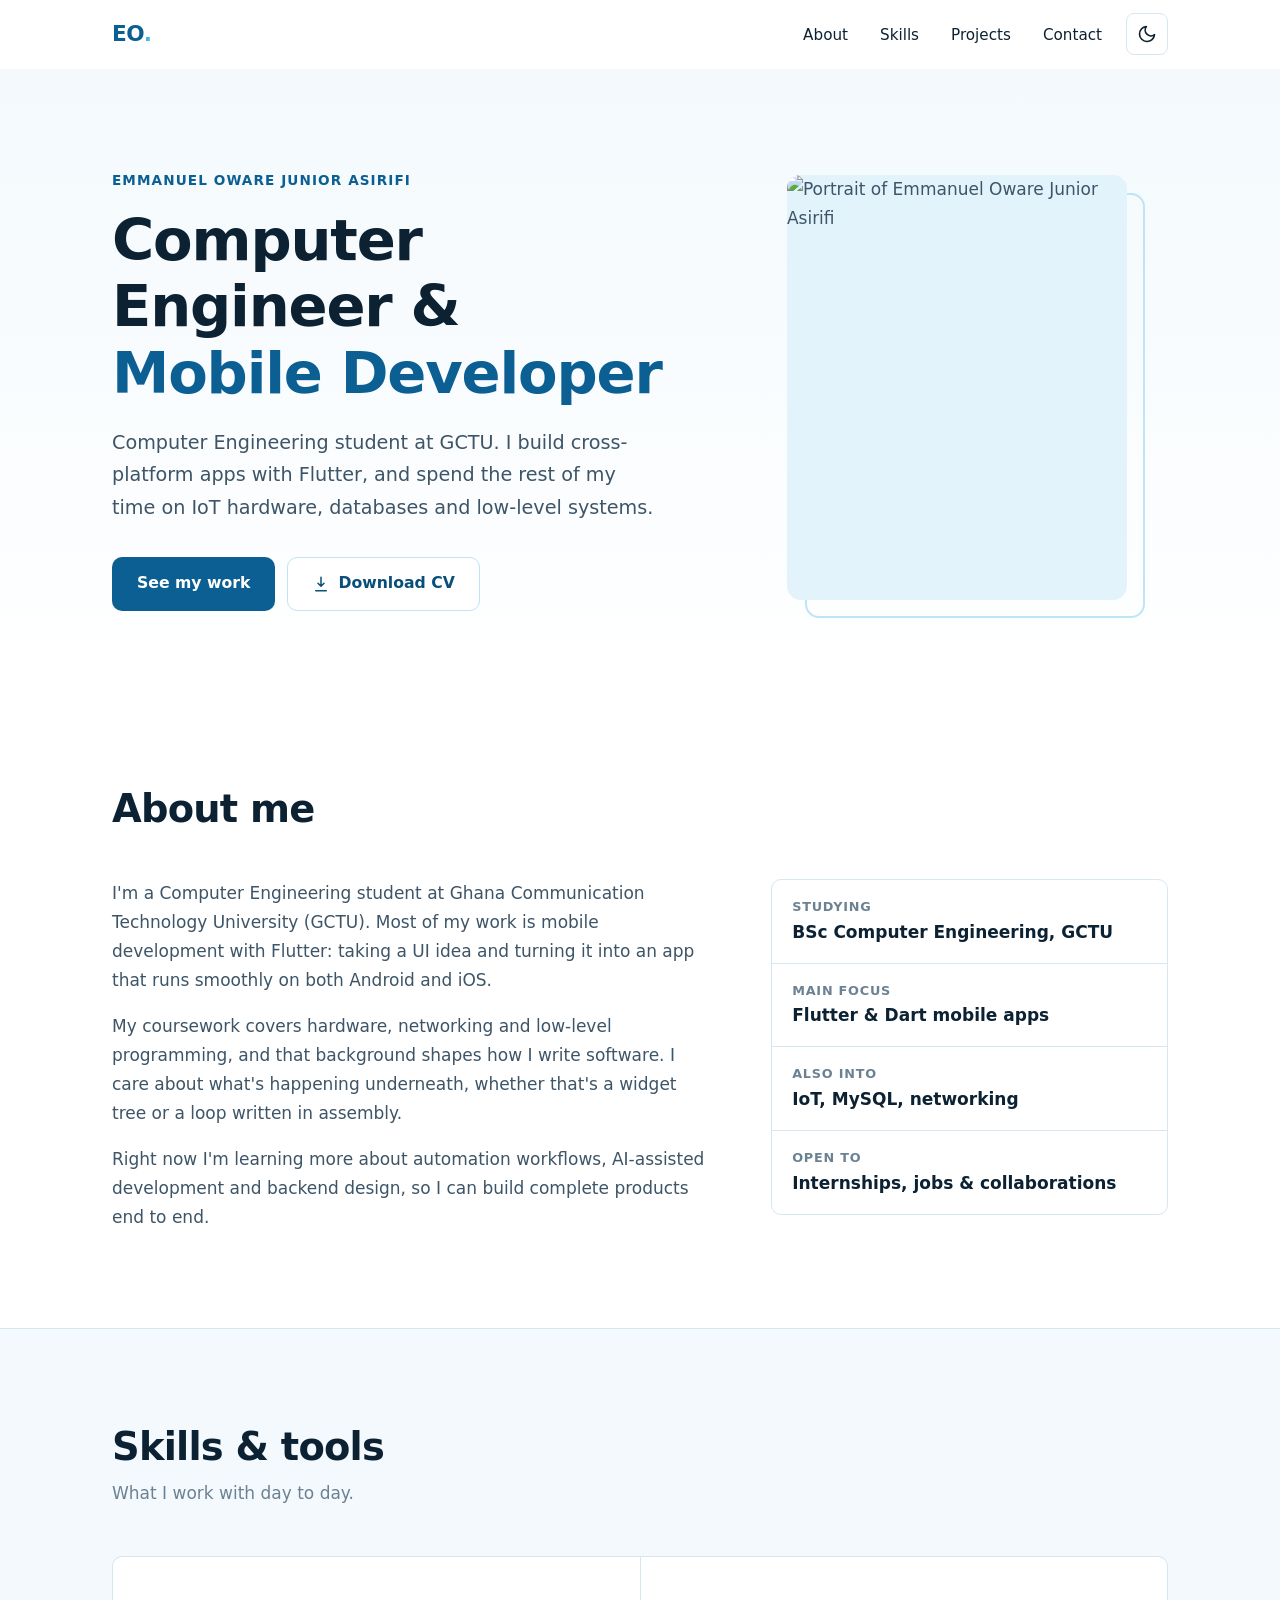
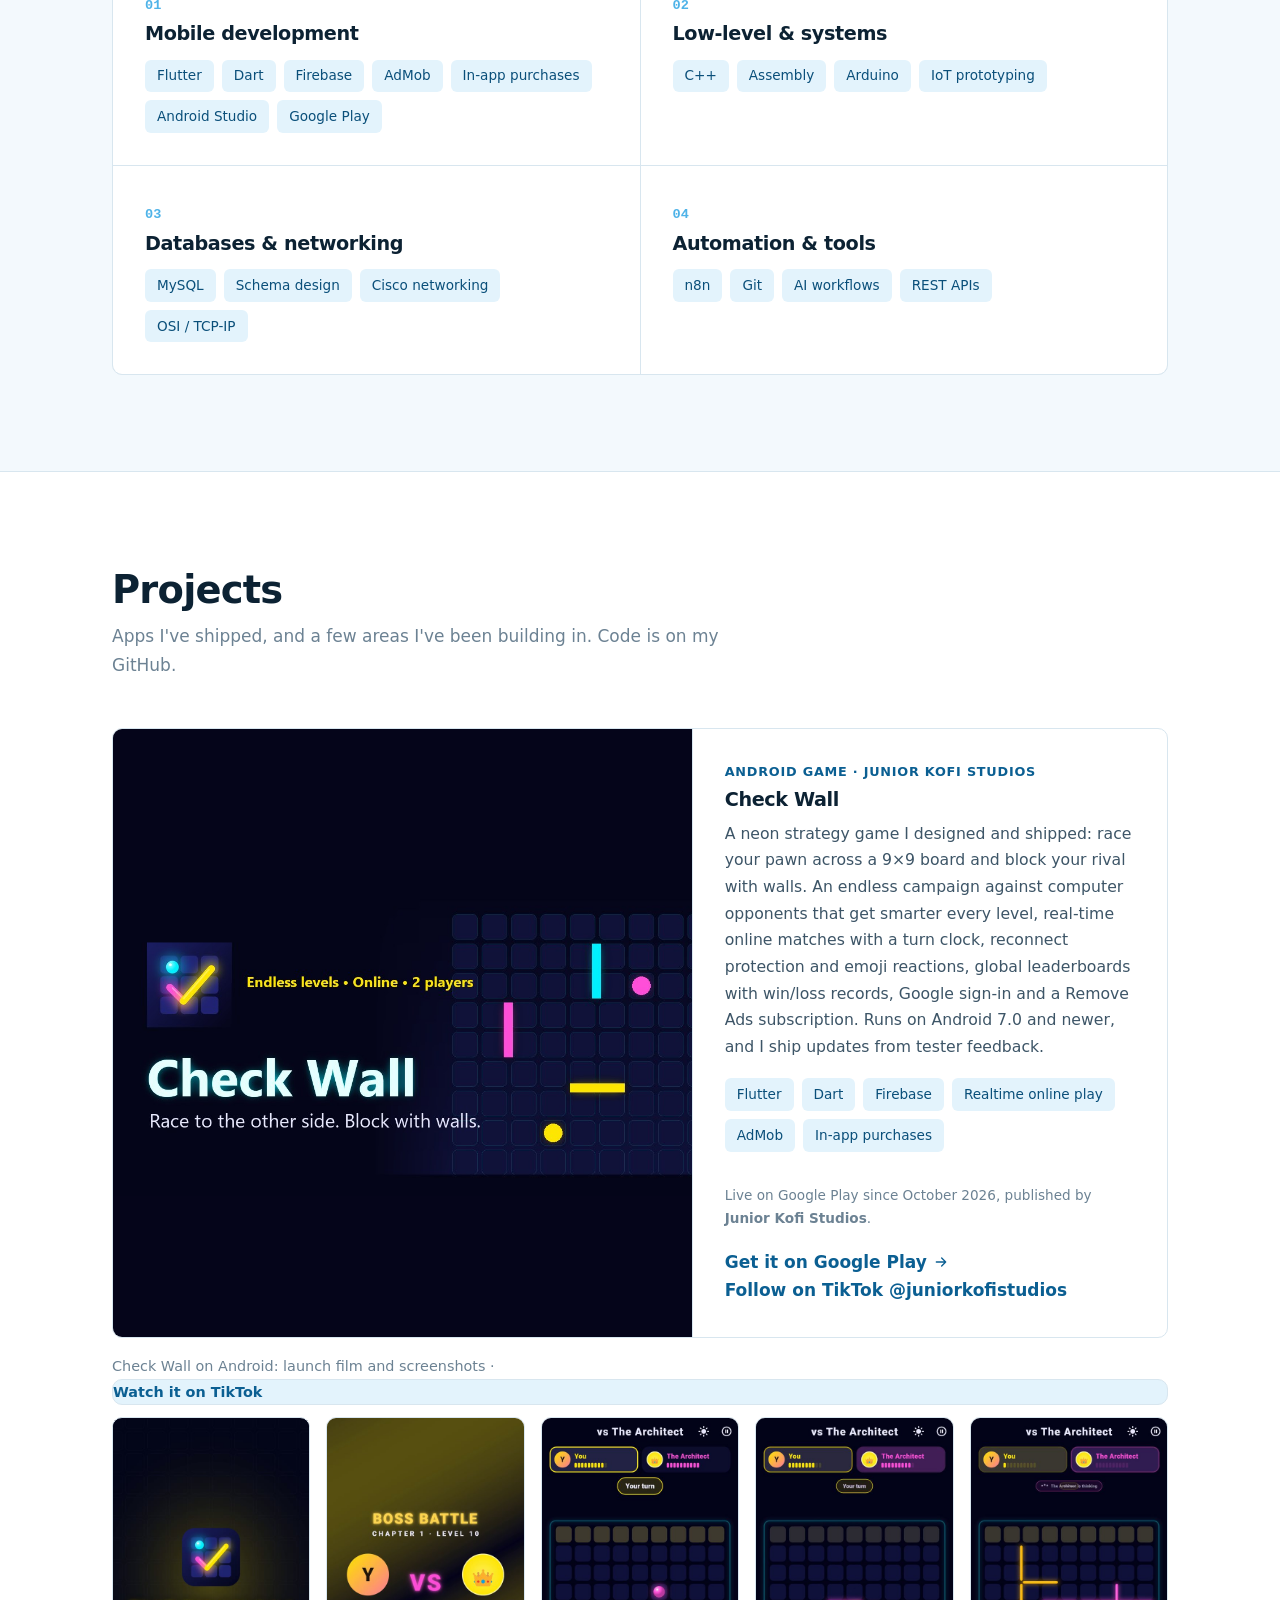
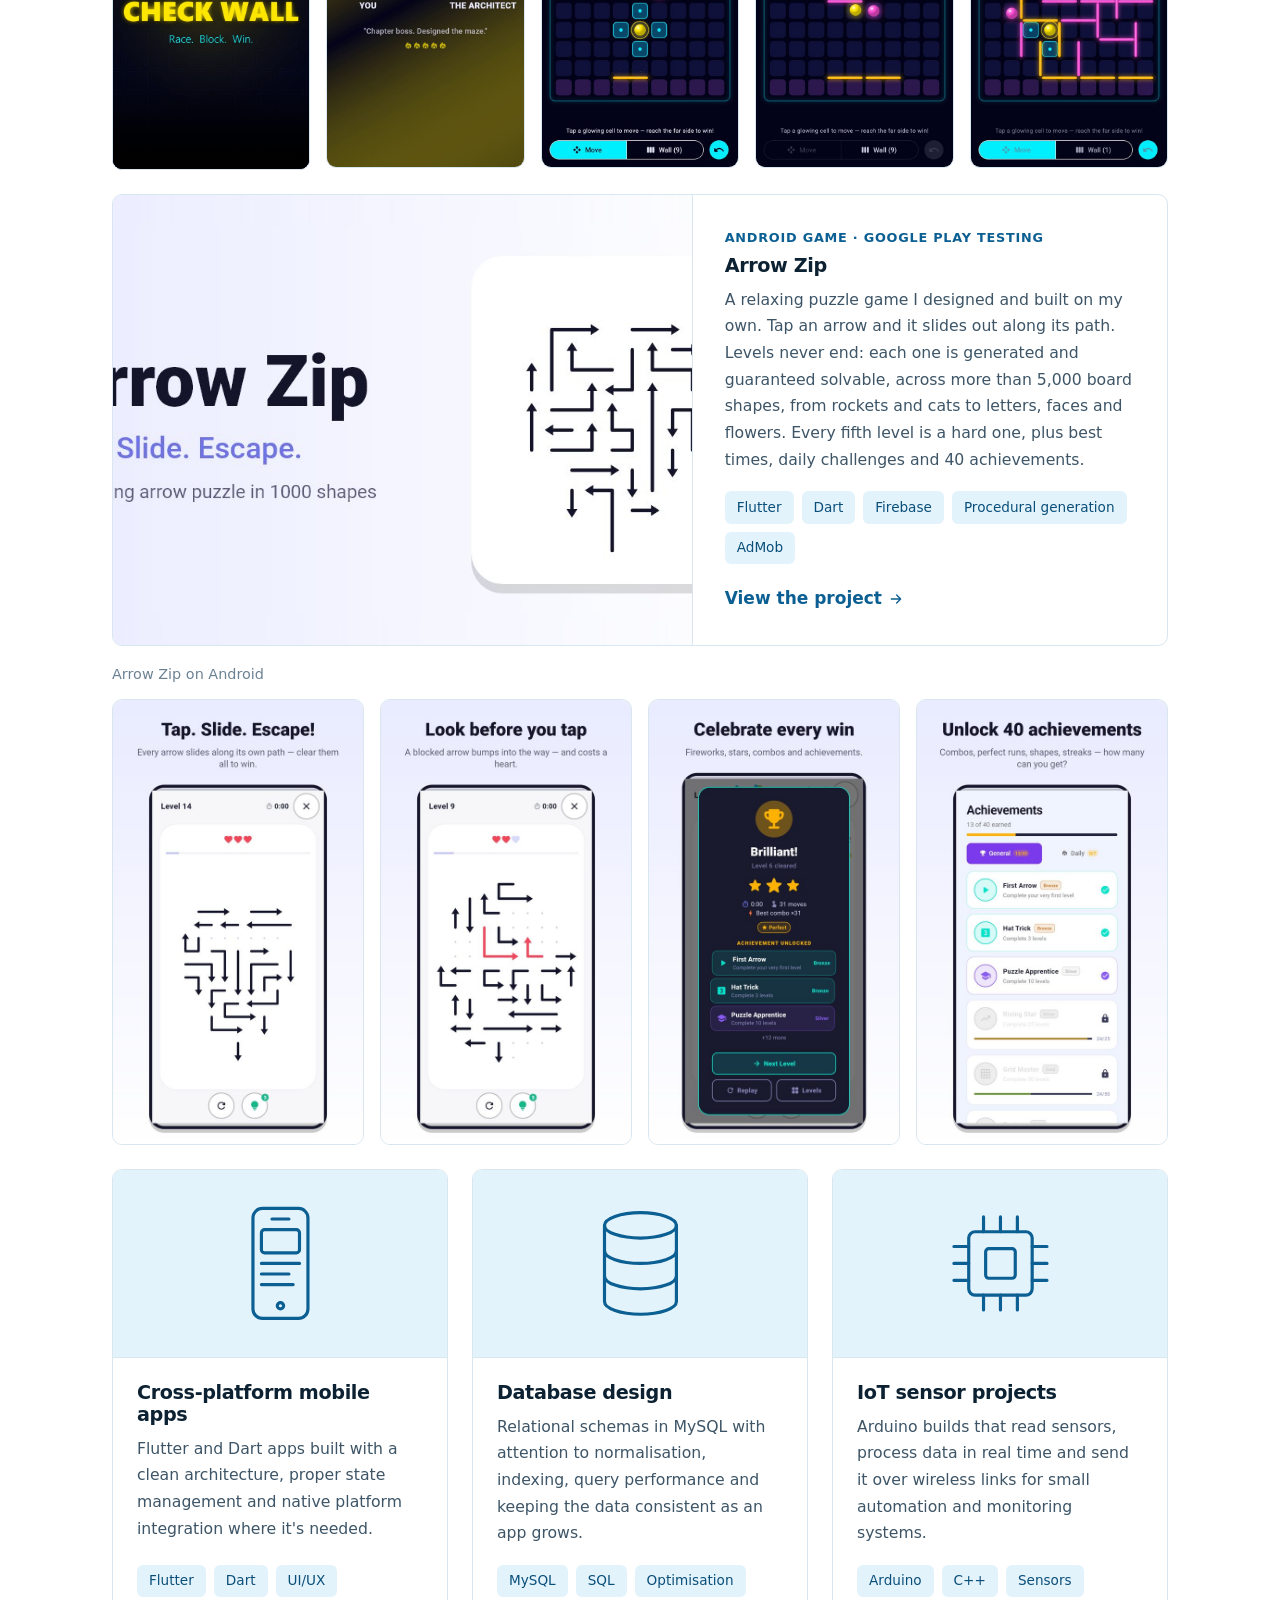
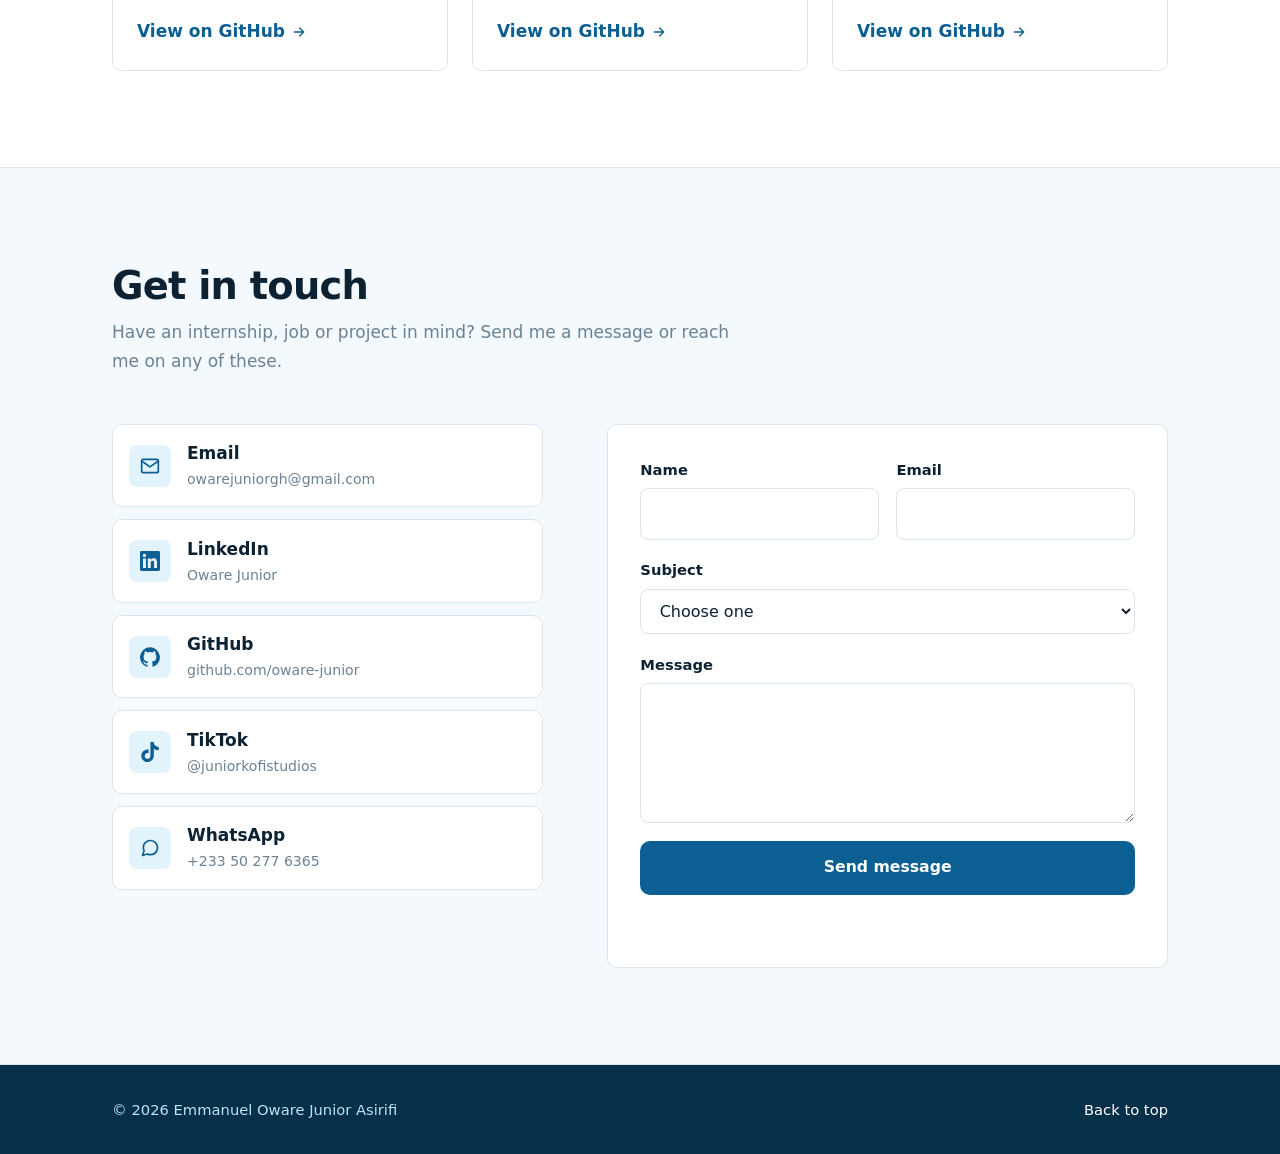
==== commit ffd7e93b: "Check Wall is live: Get it on Google Play link" ====
--- a/index.html
+++ b/index.html
@@ -1129,7 +1129,10 @@
                             <h3>Check Wall</h3>
                             <p>A neon strategy game I designed and shipped: race your pawn across a 9&times;9 board and block your rival with walls. An endless campaign against computer opponents that get smarter every level, real-time online matches with a turn clock, reconnect protection and emoji reactions, global leaderboards with win/loss records, Google sign-in and a Remove Ads subscription. Runs on Android 7.0 and newer, and I ship updates from tester feedback.</p>
                             <ul class="tags"><li>Flutter</li><li>Dart</li><li>Firebase</li><li>Realtime online play</li><li>AdMob</li><li>In-app purchases</li></ul>
-                            <p class="note">Launching publicly on Google Play soon, published by <strong>Junior Kofi Studios</strong>.</p>
+                            <p class="note">Live on Google Play since October 2026, published by <strong>Junior Kofi Studios</strong>.</p>
+                            <a href="https://play.google.com/store/apps/details?id=com.juniorkofi.checkwall" class="text-link" style="margin-right: 1.25rem" target="_blank" rel="noopener noreferrer">Get it on Google Play
+                                <svg viewBox="0 0 24 24" fill="none" stroke="currentColor" stroke-width="2" stroke-linecap="round" stroke-linejoin="round" aria-hidden="true"><path d="M5 12h14m-6-6 6 6-6 6"/></svg>
+                            </a>
                             <a href="https://www.tiktok.com/@juniorkofistudios" class="text-link" target="_blank" rel="noopener noreferrer">Follow on TikTok @juniorkofistudios</a>
                         </div>
                     </article>
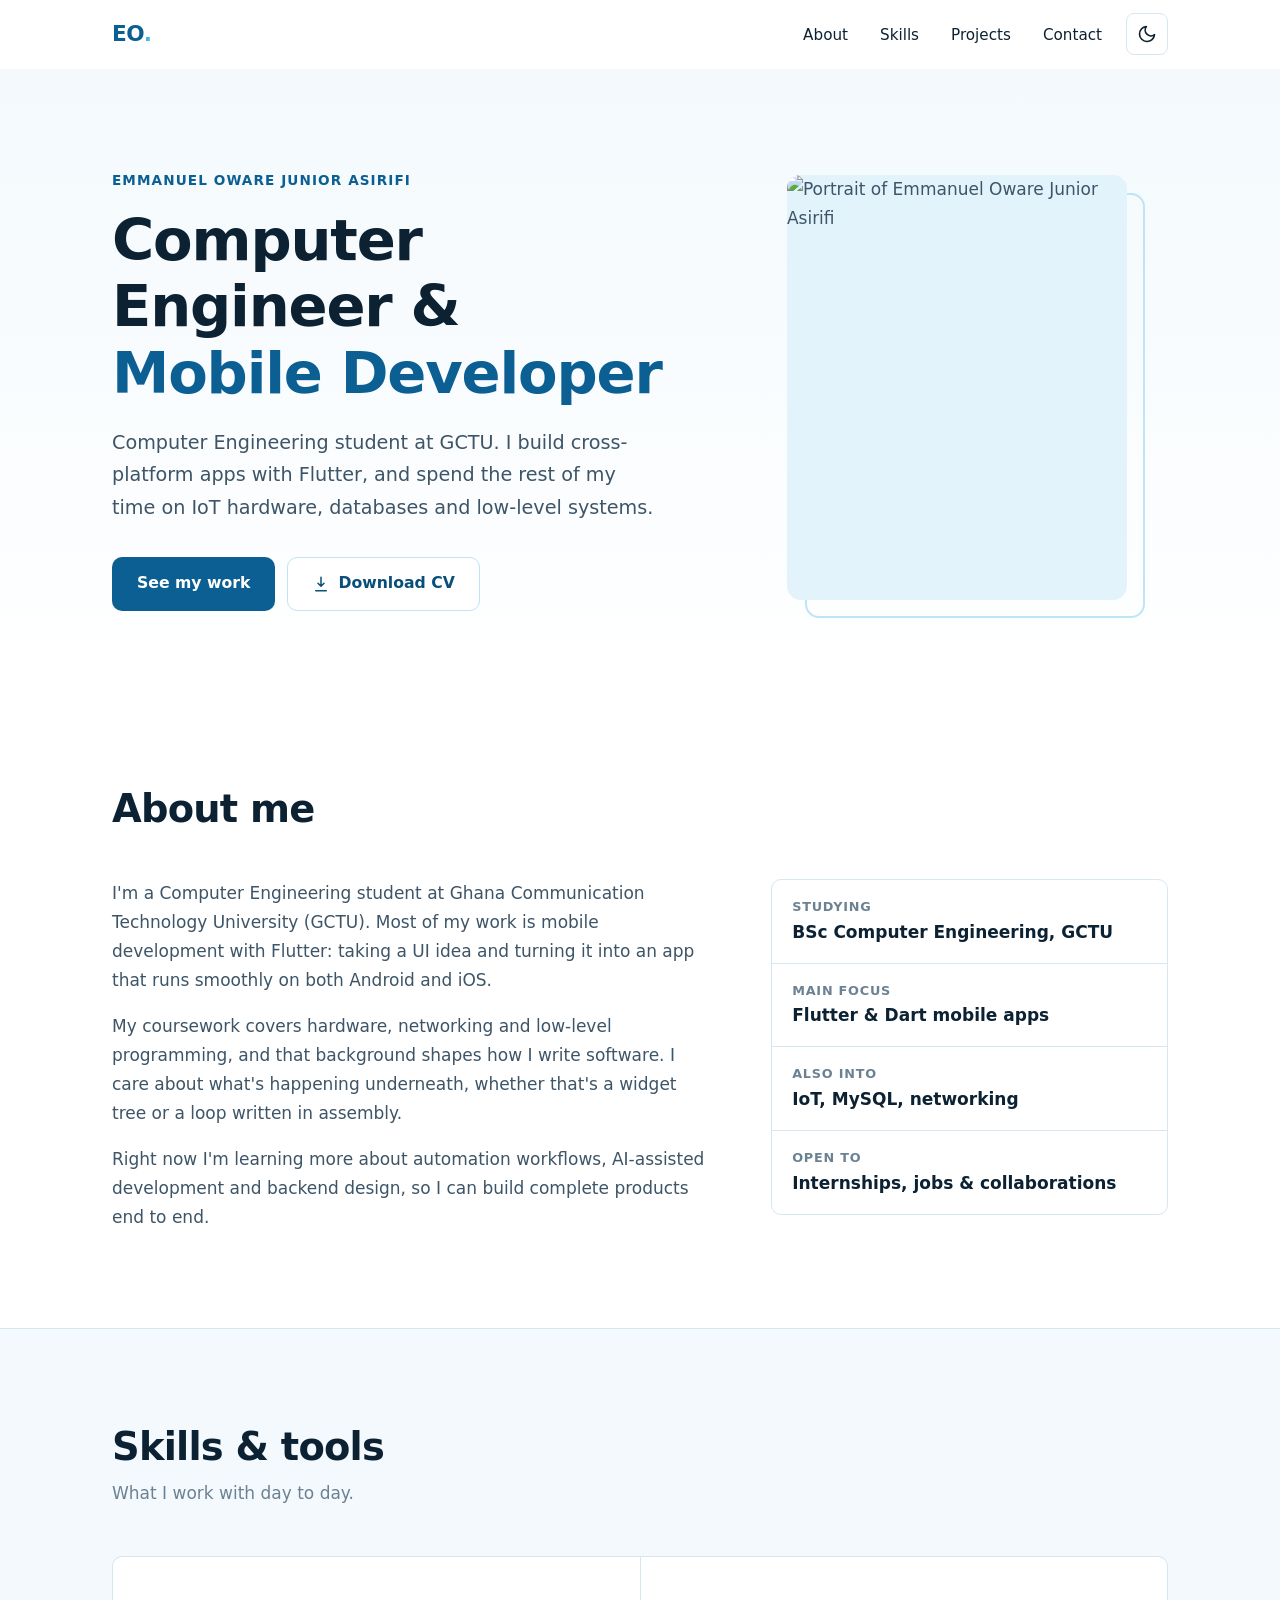
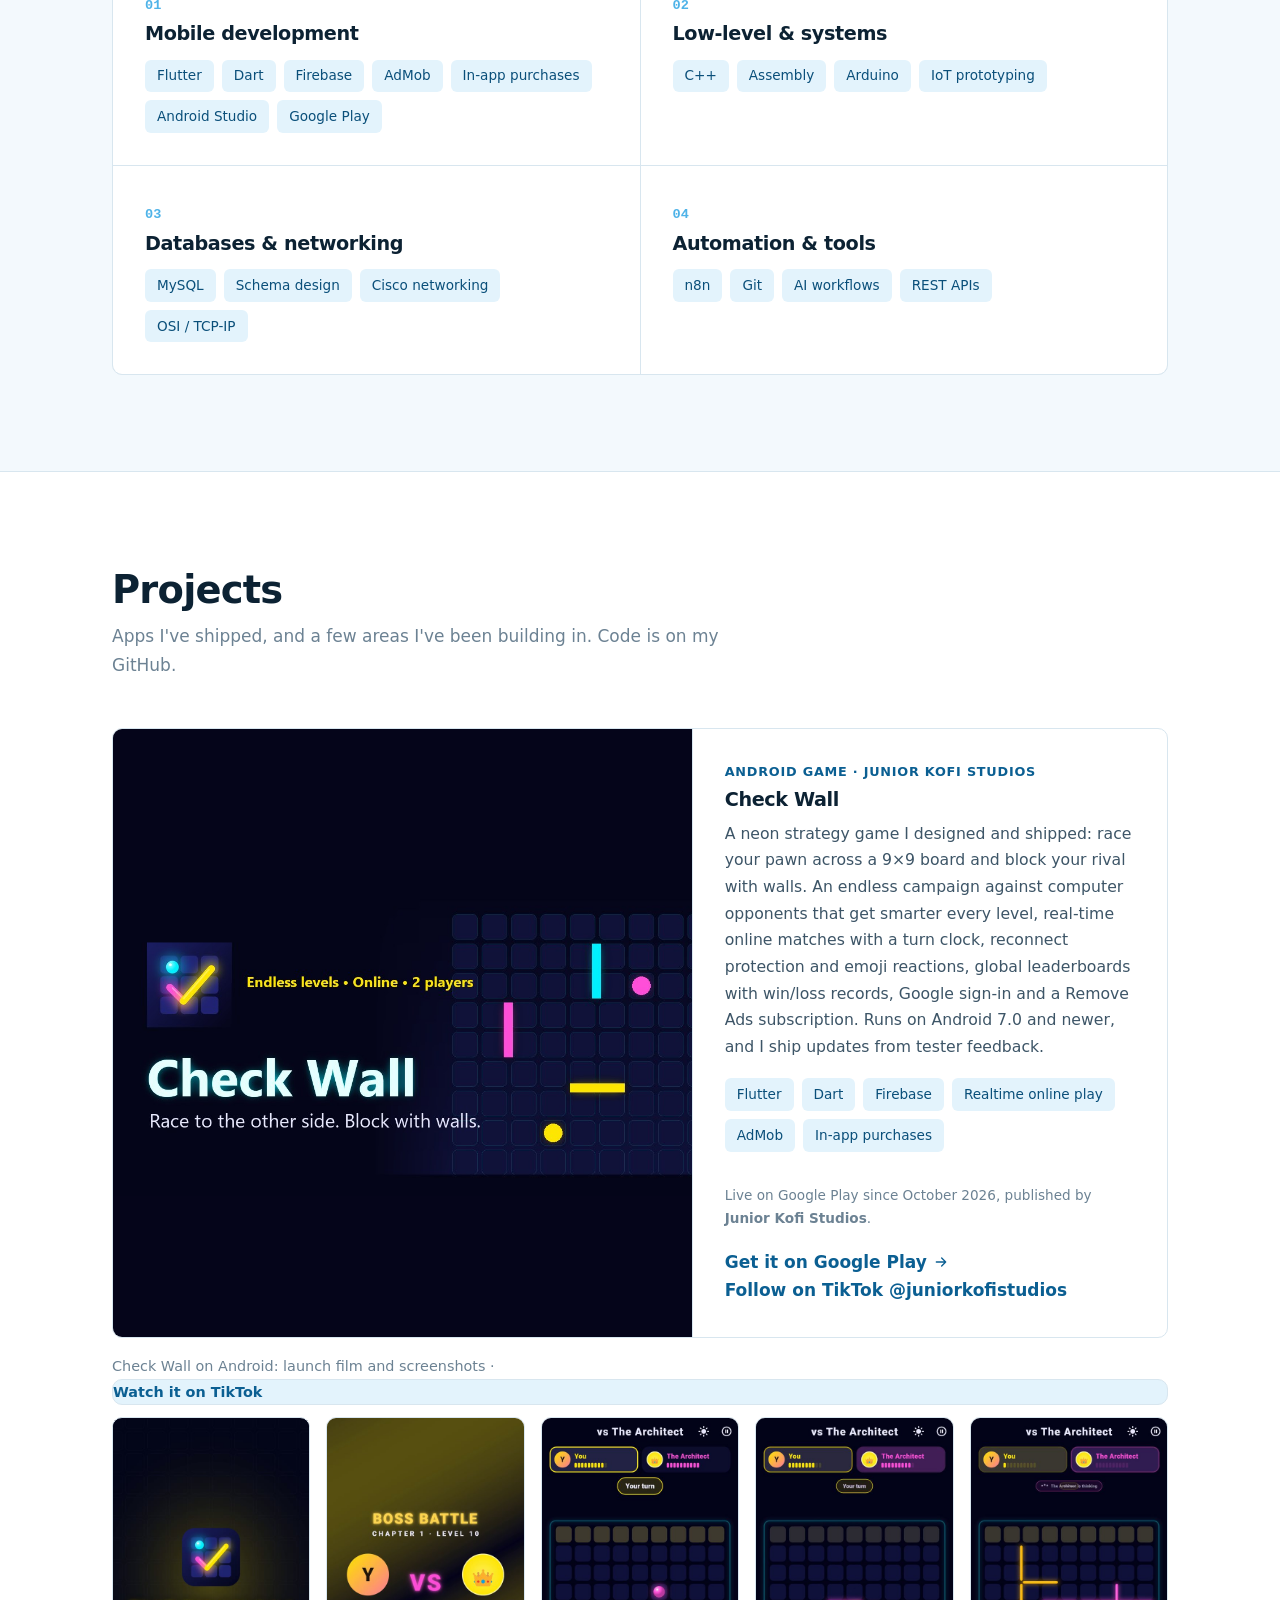
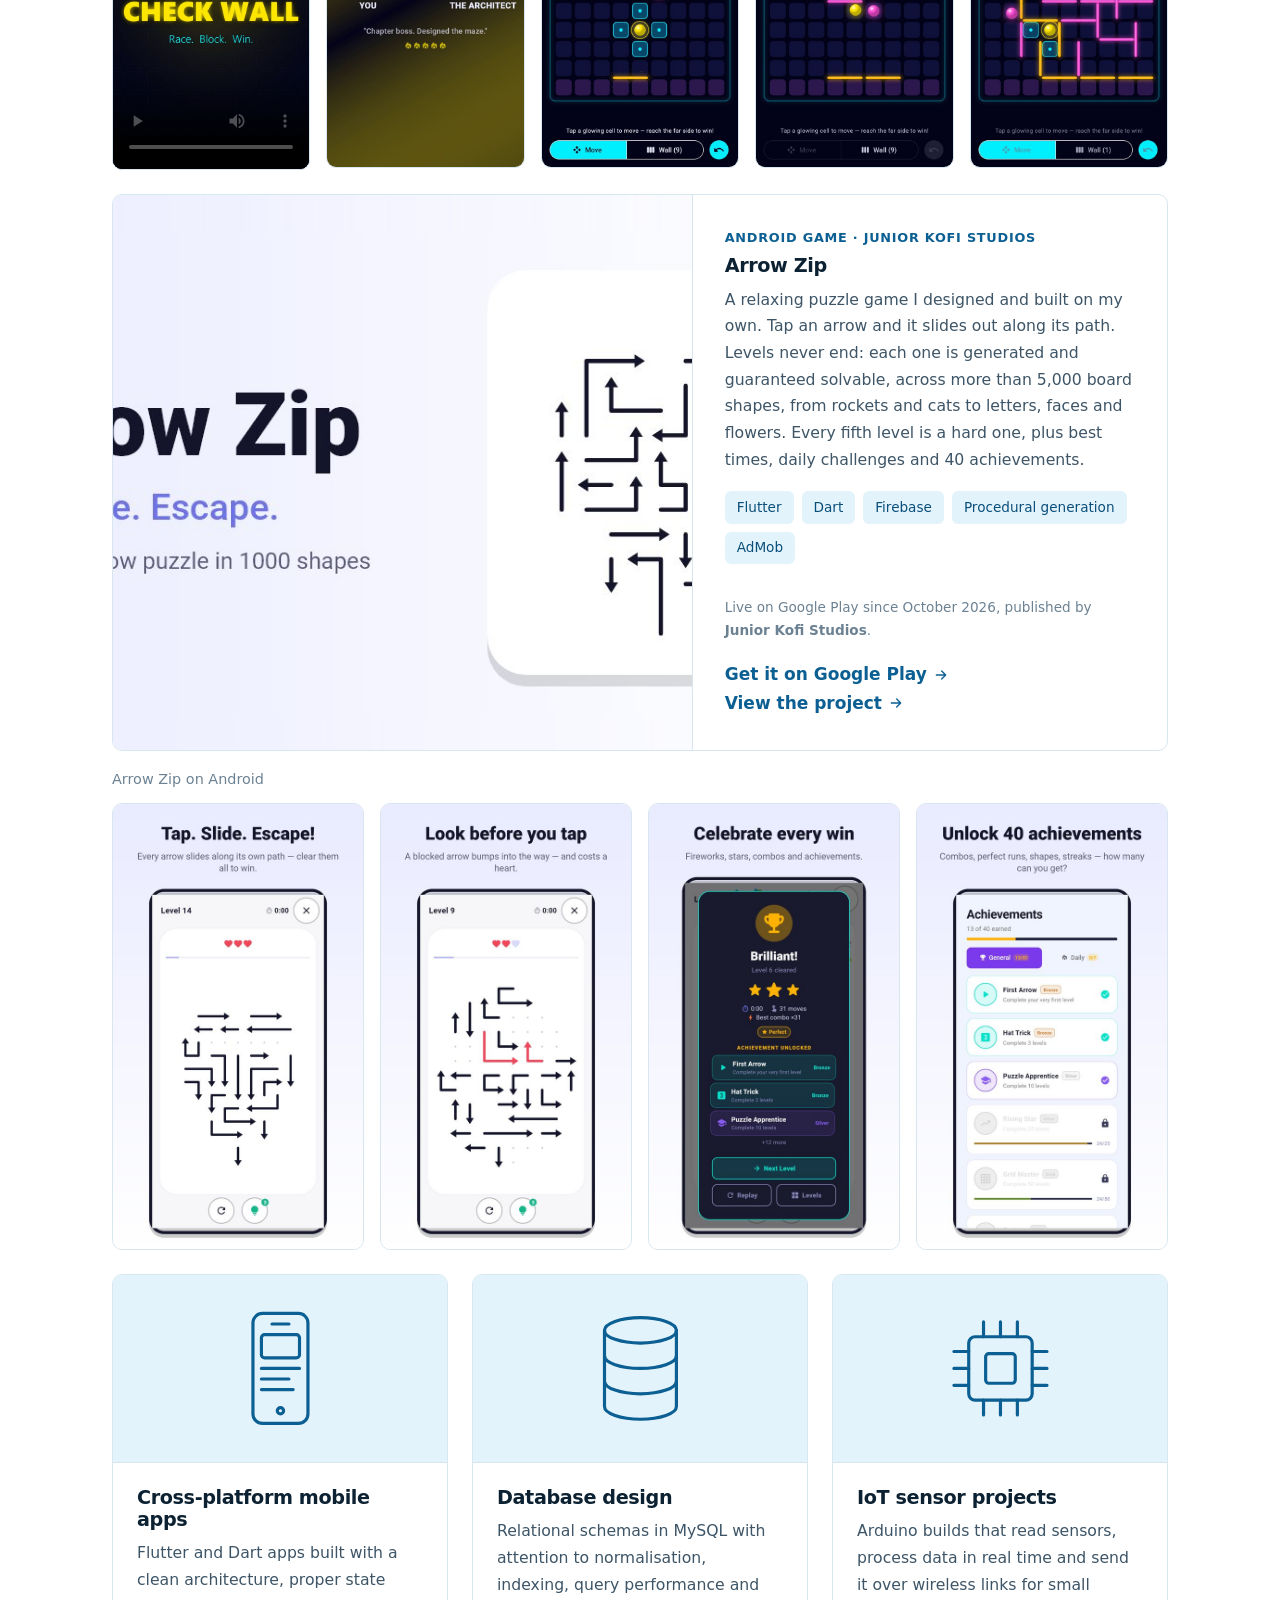
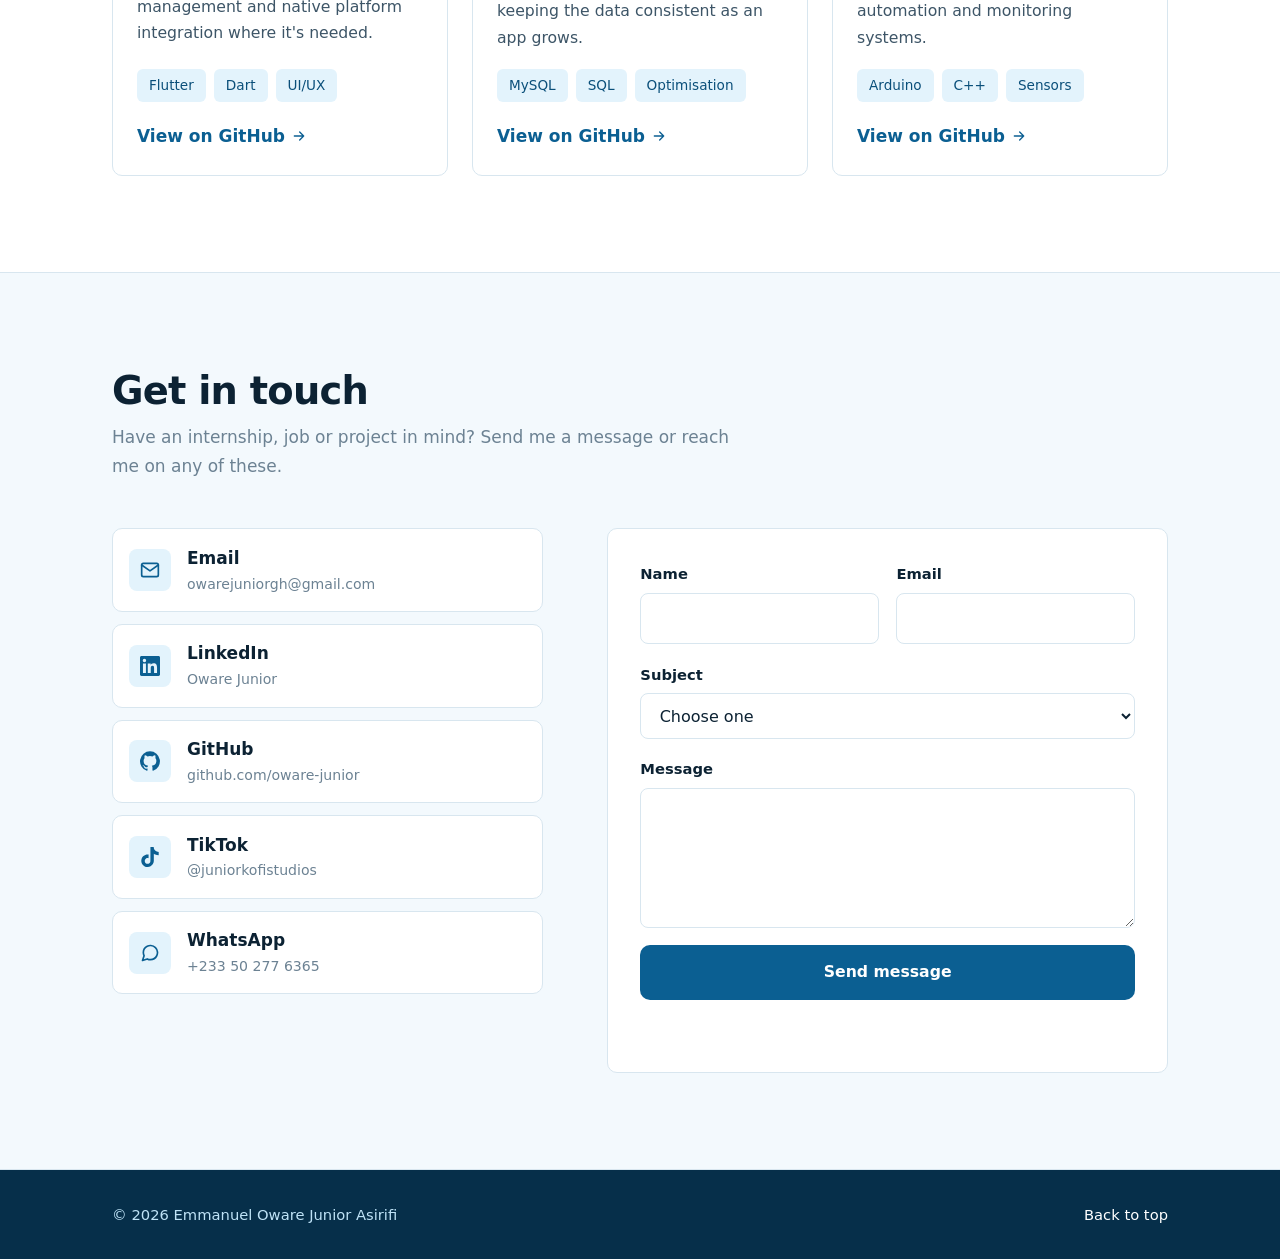
==== commit ca229255: "Arrow Zip is live on Google Play" ====
--- a/index.html
+++ b/index.html
@@ -1153,10 +1153,14 @@
                             <img src="images/arrow-zip.jpg" alt="Arrow Zip banner: Tap. Slide. Escape., with a board of arrows" width="1024" height="576" loading="lazy">
                         </div>
                         <div class="project-body">
-                            <span class="eyebrow-tag">Android game &middot; Google Play testing</span>
+                            <span class="eyebrow-tag">Android game &middot; Junior Kofi Studios</span>
                             <h3>Arrow Zip</h3>
                             <p>A relaxing puzzle game I designed and built on my own. Tap an arrow and it slides out along its path. Levels never end: each one is generated and guaranteed solvable, across more than 5,000 board shapes, from rockets and cats to letters, faces and flowers. Every fifth level is a hard one, plus best times, daily challenges and 40 achievements.</p>
                             <ul class="tags"><li>Flutter</li><li>Dart</li><li>Firebase</li><li>Procedural generation</li><li>AdMob</li></ul>
+                            <p class="note">Live on Google Play since October 2026, published by <strong>Junior Kofi Studios</strong>.</p>
+                            <a href="https://play.google.com/store/apps/details?id=com.arrowvext.arrow_vext" class="text-link" style="margin-right: 1.25rem" target="_blank" rel="noopener noreferrer">Get it on Google Play
+                                <svg viewBox="0 0 24 24" fill="none" stroke="currentColor" stroke-width="2" stroke-linecap="round" stroke-linejoin="round" aria-hidden="true"><path d="M5 12h14m-6-6 6 6-6 6"/></svg>
+                            </a>
                             <a href="https://github.com/oware-junior/ArrowZip" class="text-link" target="_blank" rel="noopener noreferrer">View the project
                                 <svg viewBox="0 0 24 24" fill="none" stroke="currentColor" stroke-width="2" stroke-linecap="round" stroke-linejoin="round" aria-hidden="true"><path d="M5 12h14m-6-6 6 6-6 6"/></svg>
                             </a>
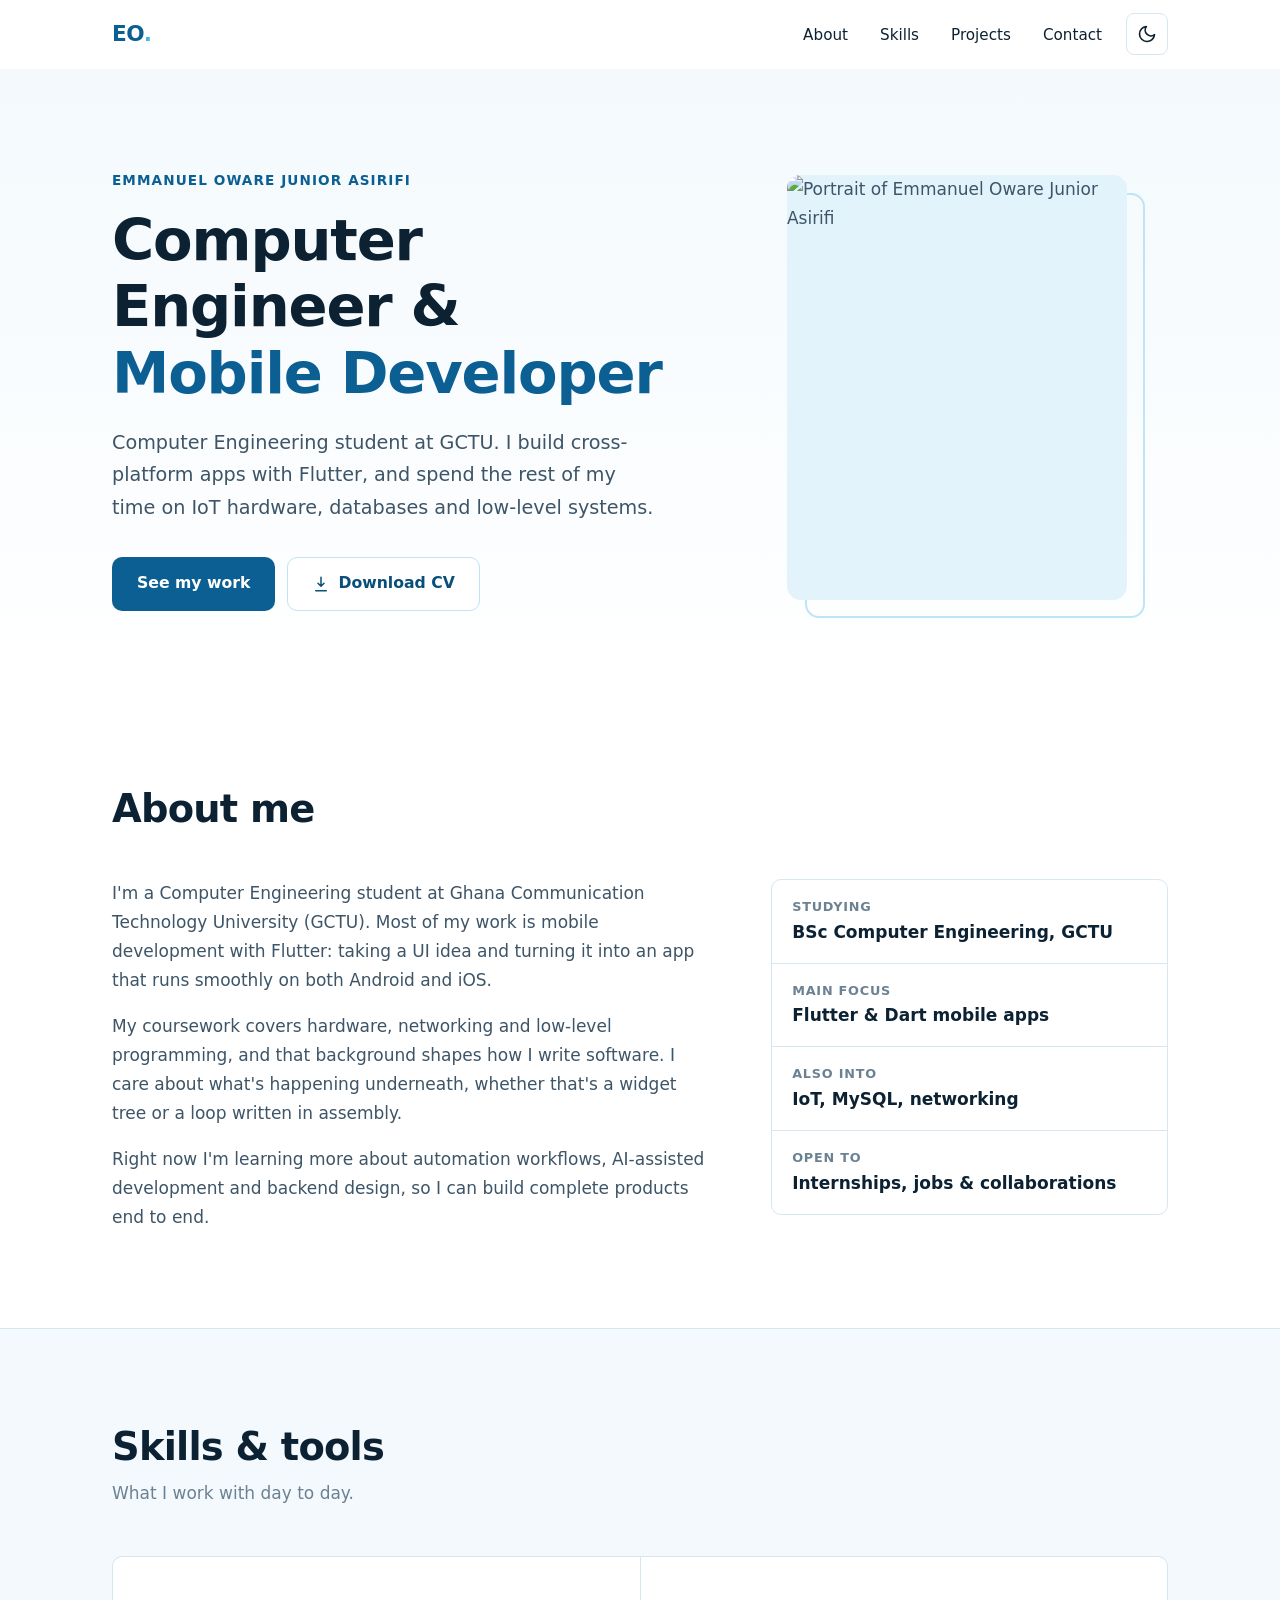
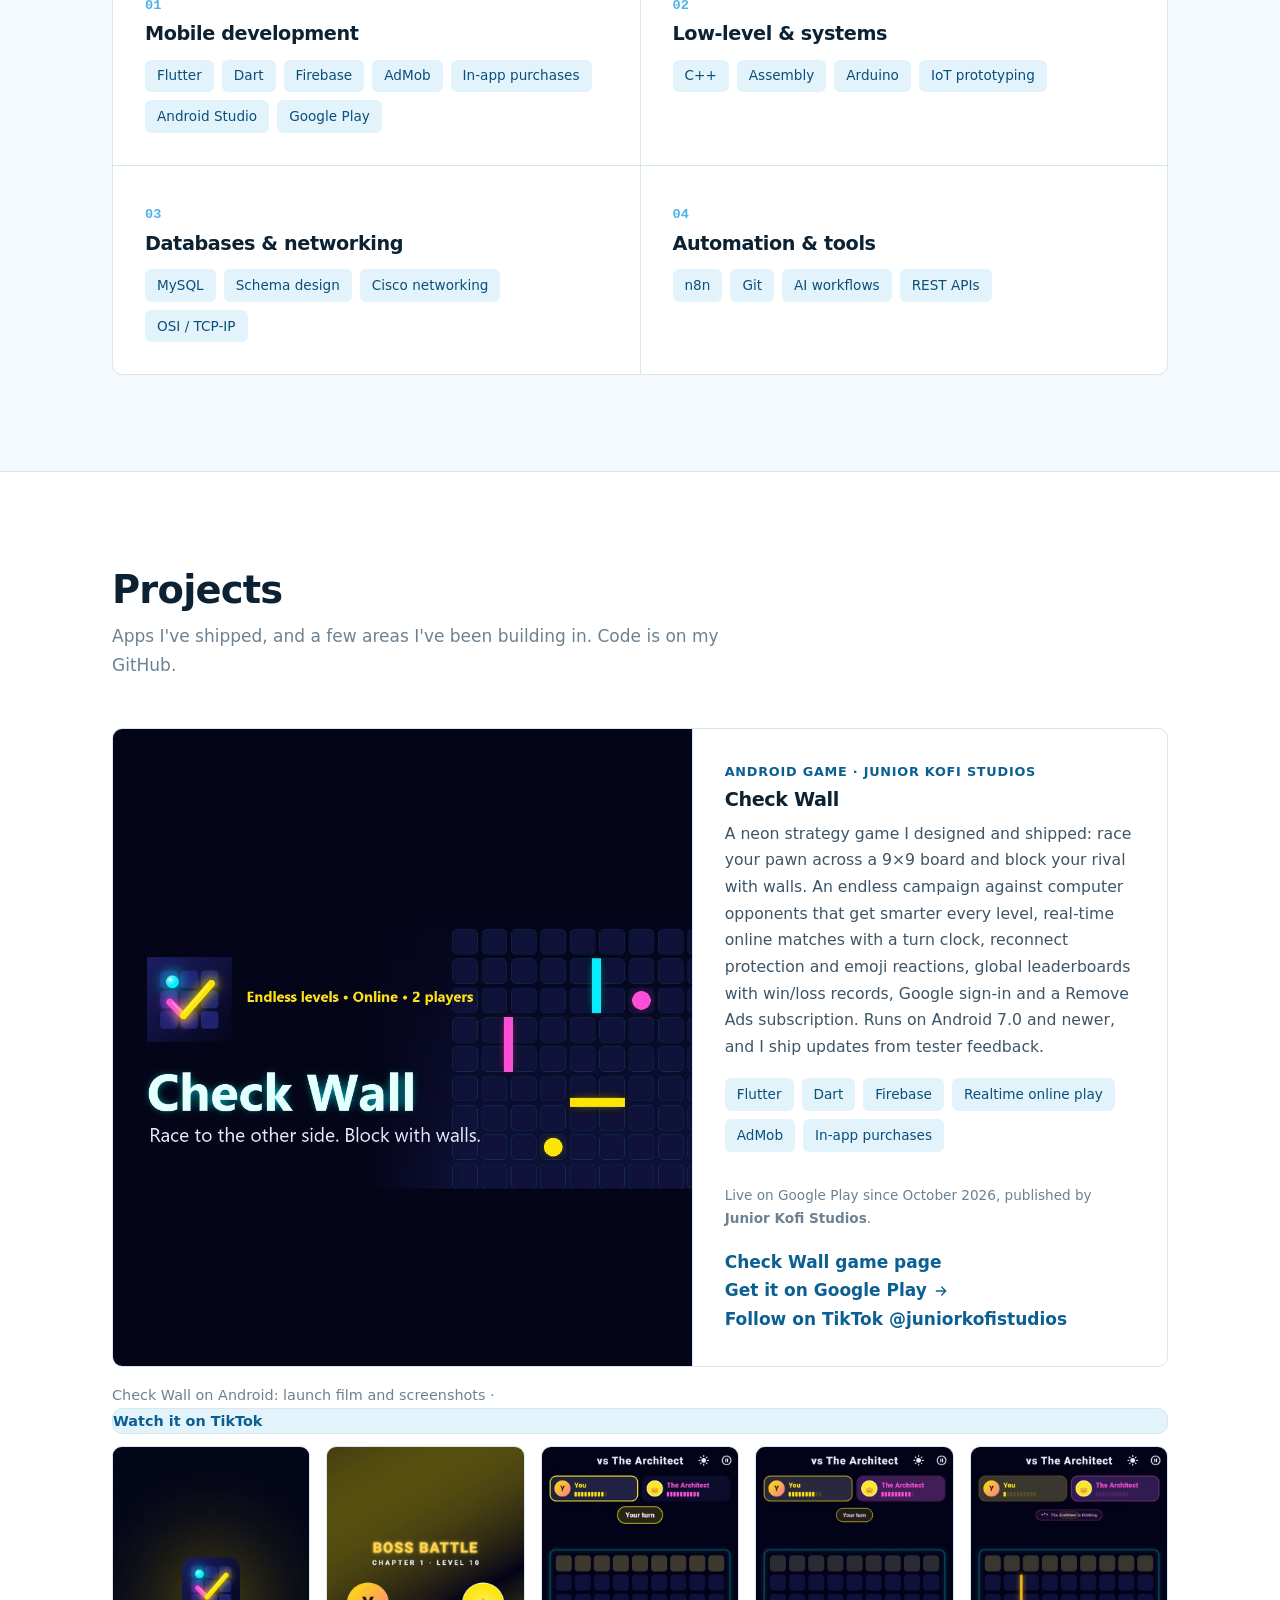
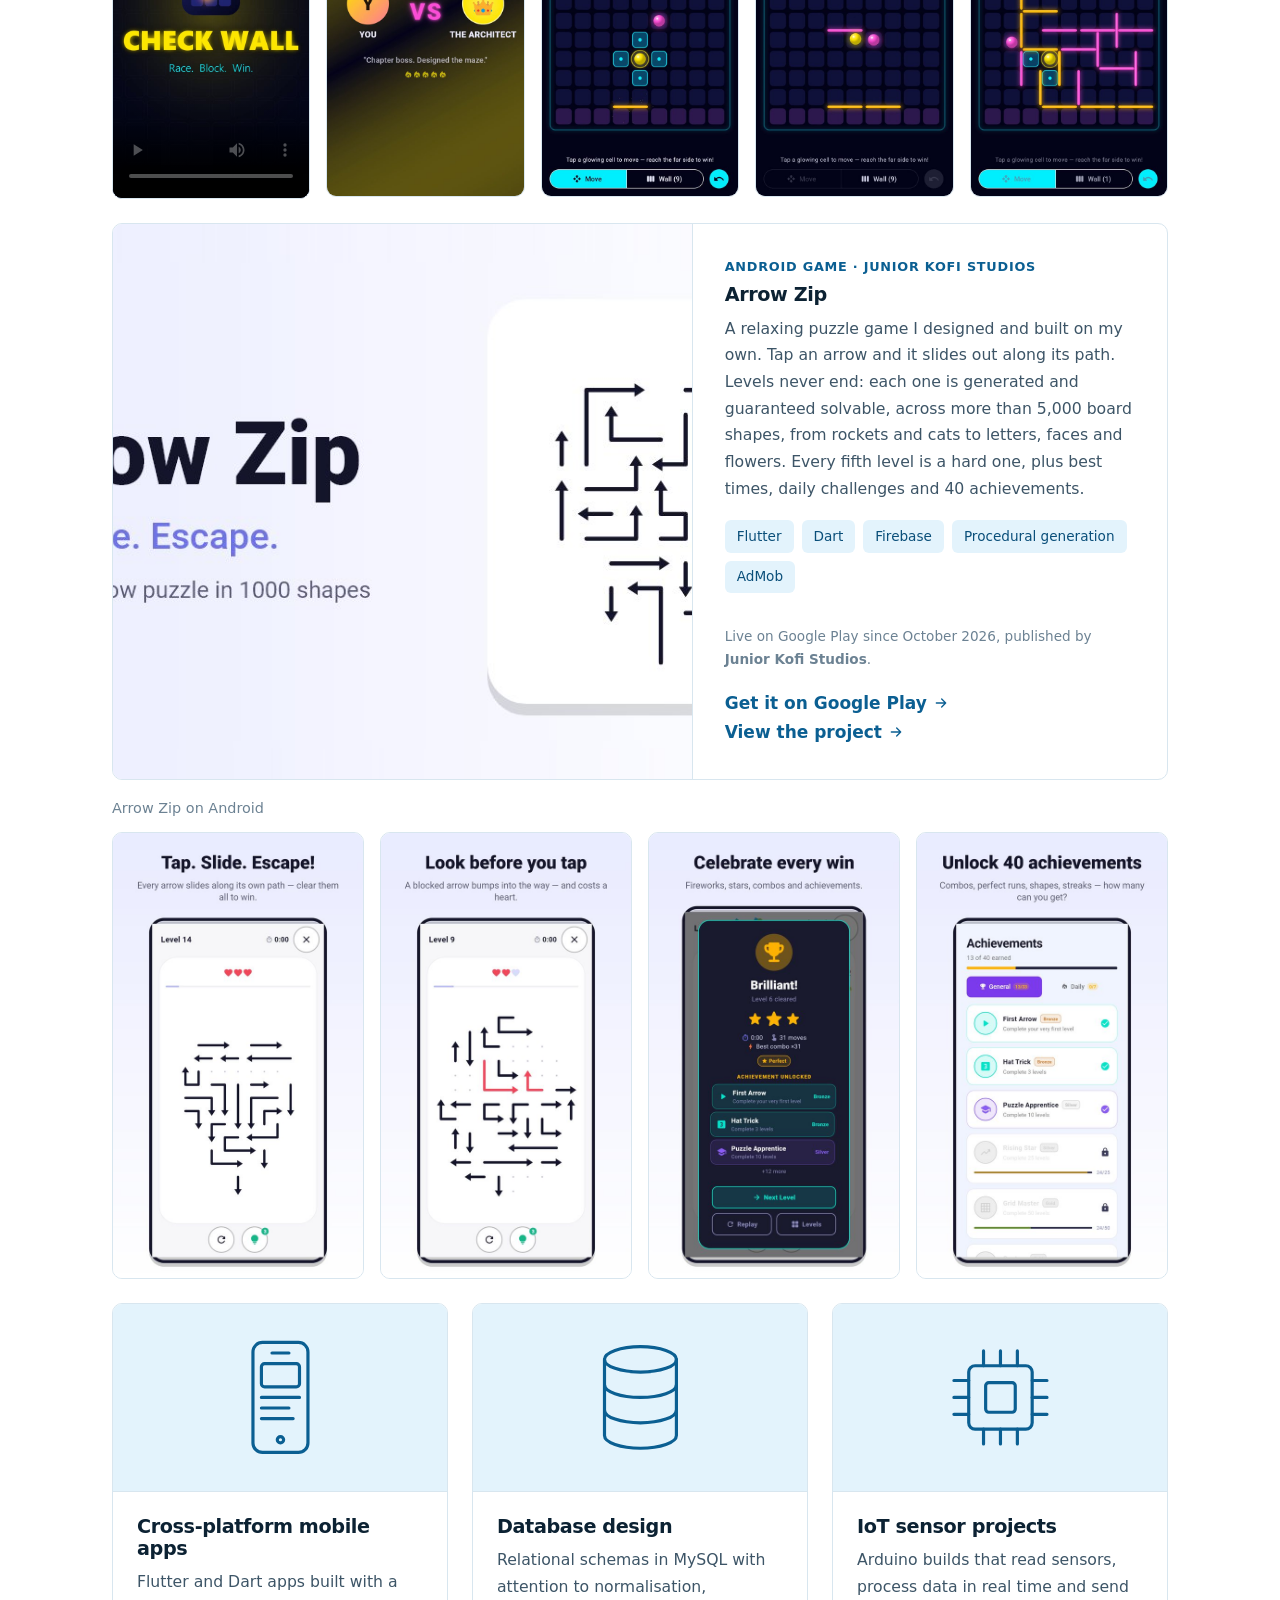
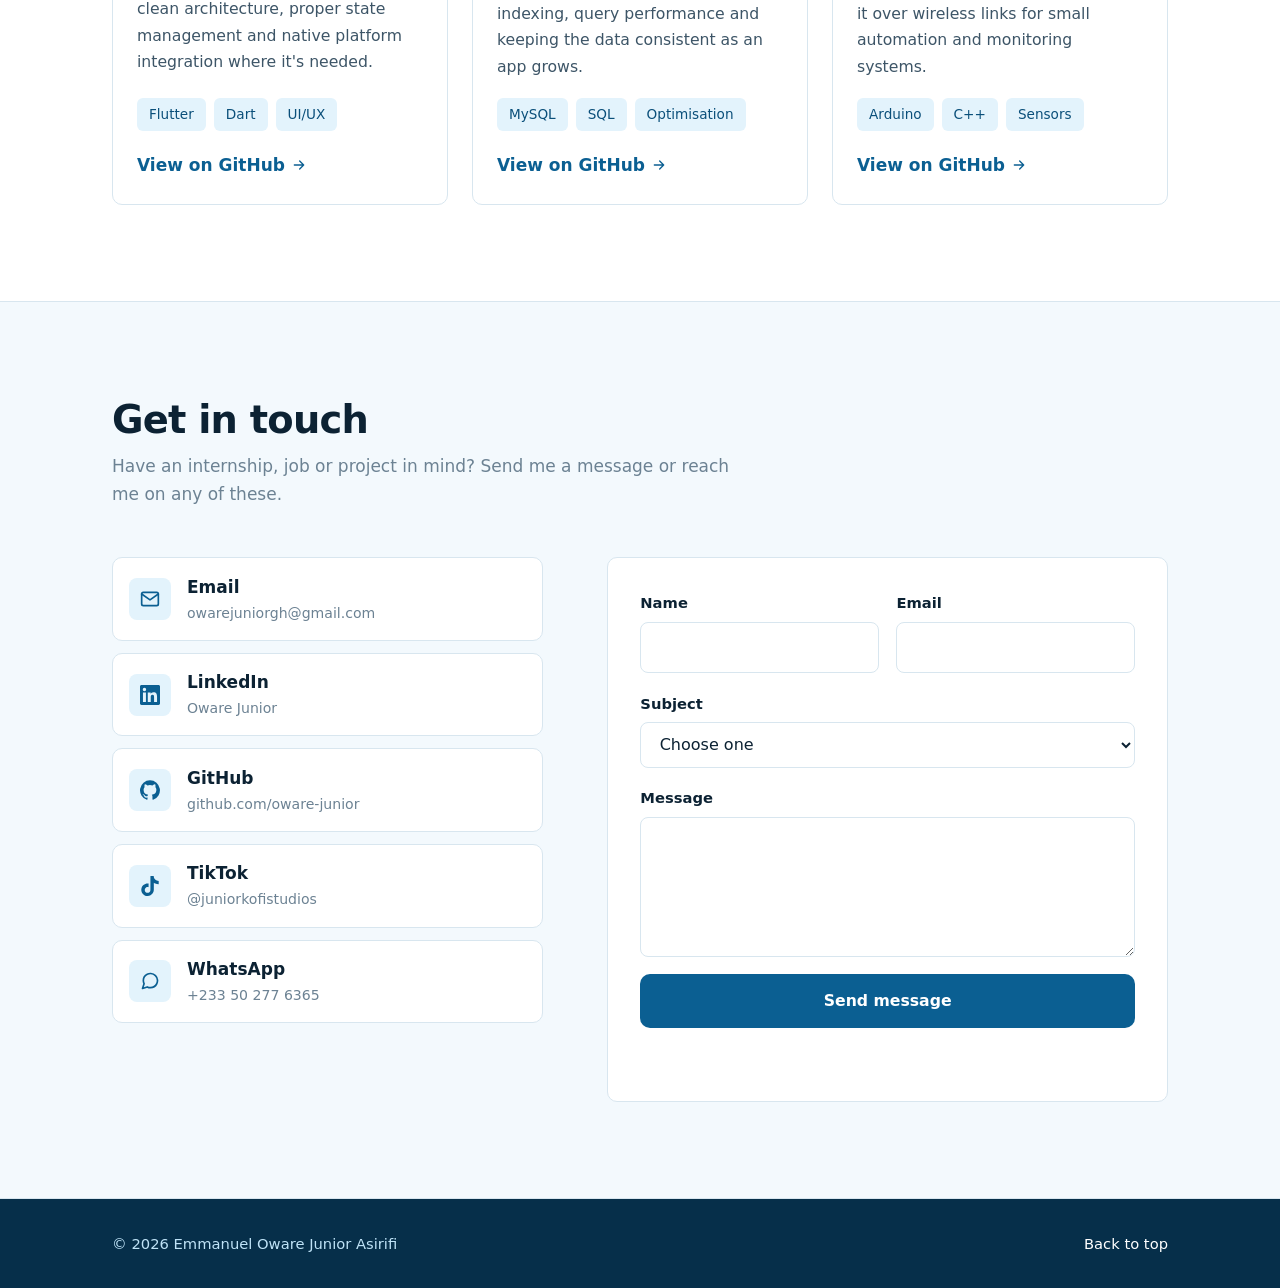
==== commit 56728b3b: "Add a Check Wall game page for search Dedicated page with game details and VideoGame structured data" ====
--- a/index.html
+++ b/index.html
@@ -1130,6 +1130,7 @@
                             <p>A neon strategy game I designed and shipped: race your pawn across a 9&times;9 board and block your rival with walls. An endless campaign against computer opponents that get smarter every level, real-time online matches with a turn clock, reconnect protection and emoji reactions, global leaderboards with win/loss records, Google sign-in and a Remove Ads subscription. Runs on Android 7.0 and newer, and I ship updates from tester feedback.</p>
                             <ul class="tags"><li>Flutter</li><li>Dart</li><li>Firebase</li><li>Realtime online play</li><li>AdMob</li><li>In-app purchases</li></ul>
                             <p class="note">Live on Google Play since October 2026, published by <strong>Junior Kofi Studios</strong>.</p>
+                            <a href="check-wall/" class="text-link" style="margin-right: 1.25rem">Check Wall game page</a>
                             <a href="https://play.google.com/store/apps/details?id=com.juniorkofi.checkwall" class="text-link" style="margin-right: 1.25rem" target="_blank" rel="noopener noreferrer">Get it on Google Play
                                 <svg viewBox="0 0 24 24" fill="none" stroke="currentColor" stroke-width="2" stroke-linecap="round" stroke-linejoin="round" aria-hidden="true"><path d="M5 12h14m-6-6 6 6-6 6"/></svg>
                             </a>
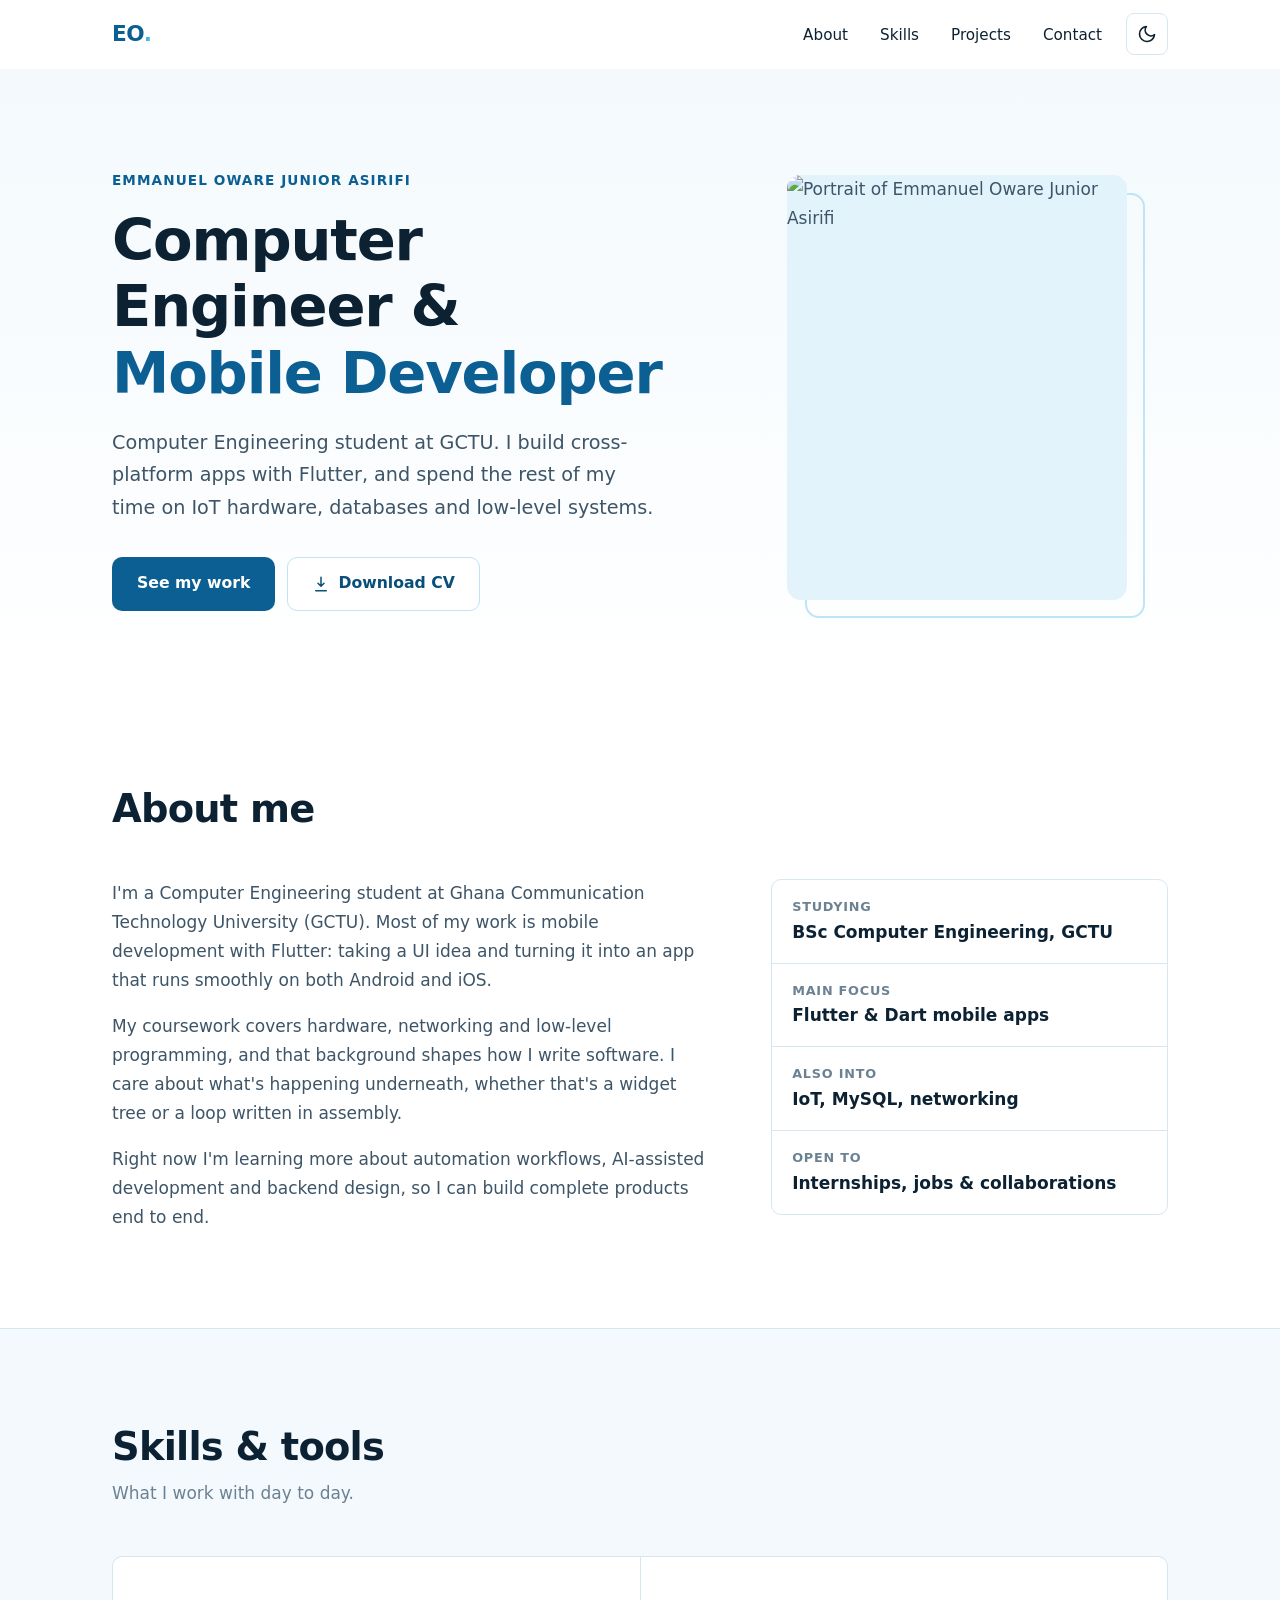
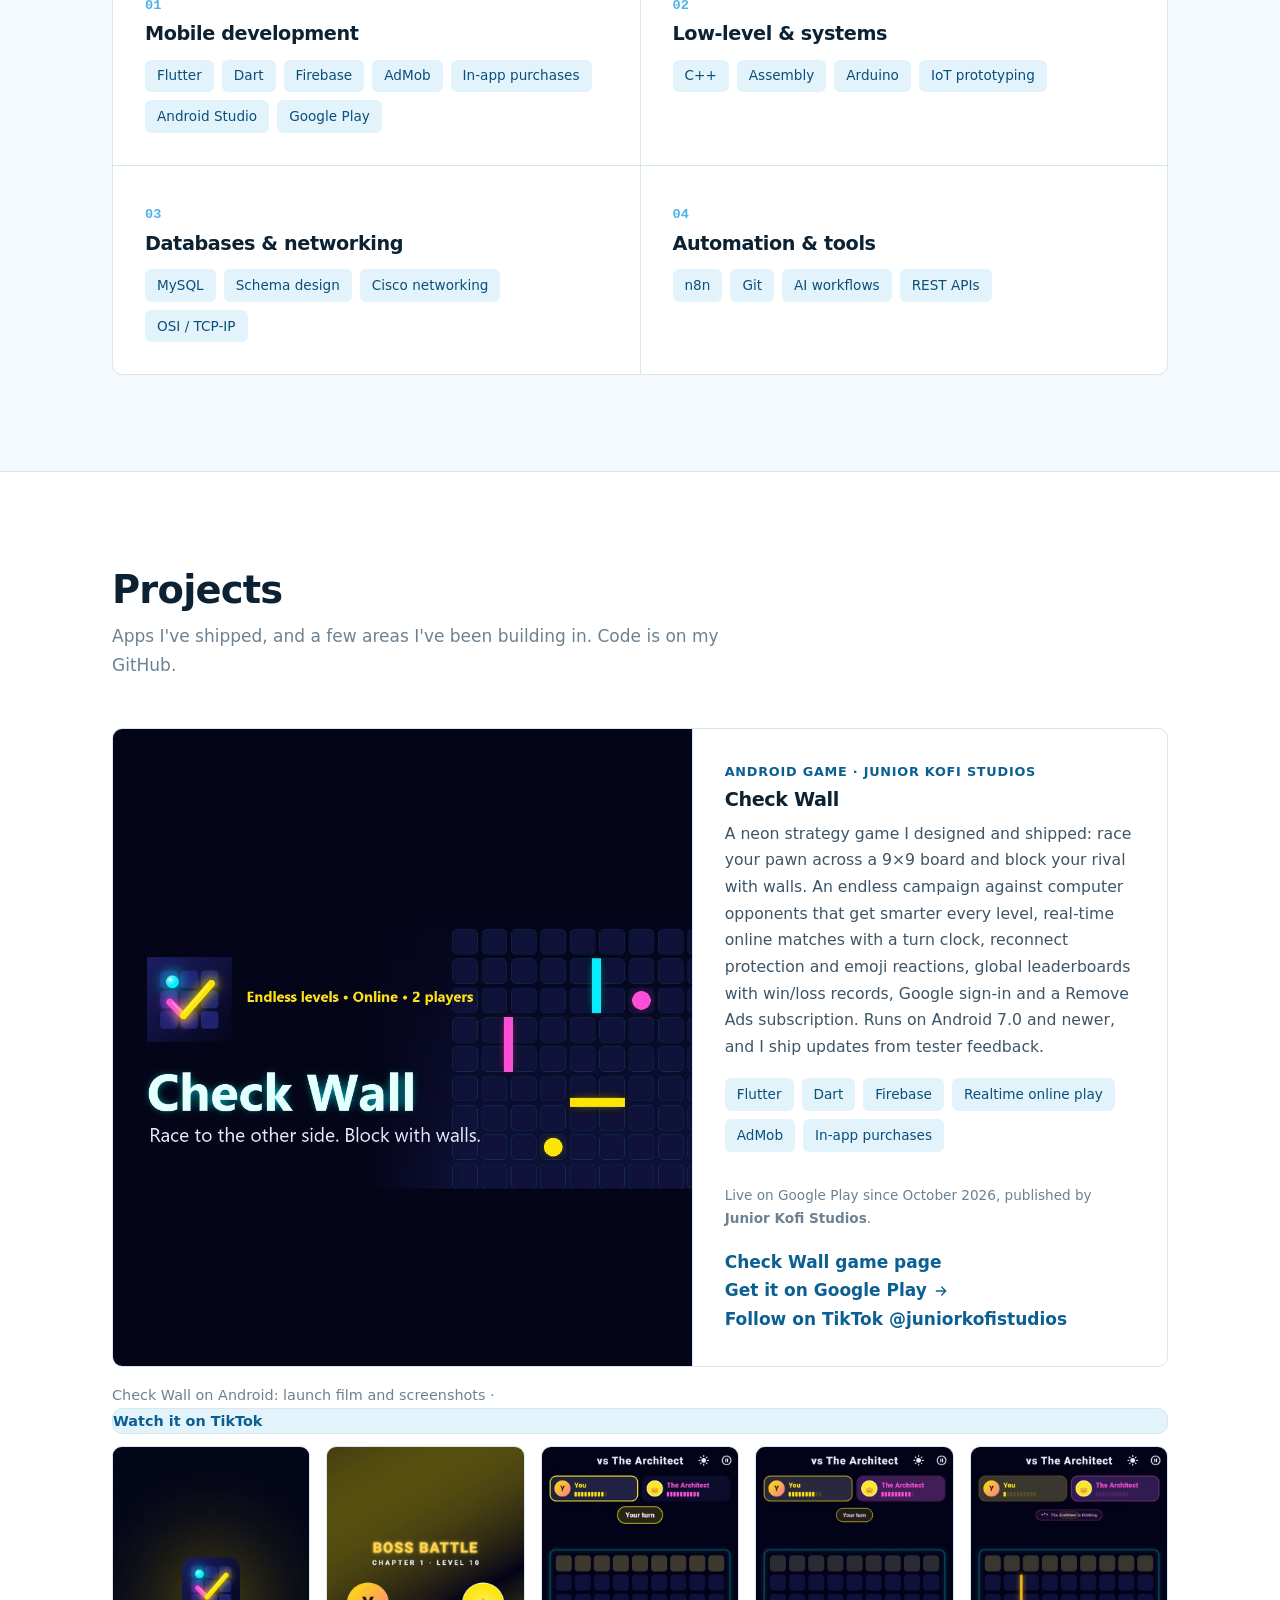
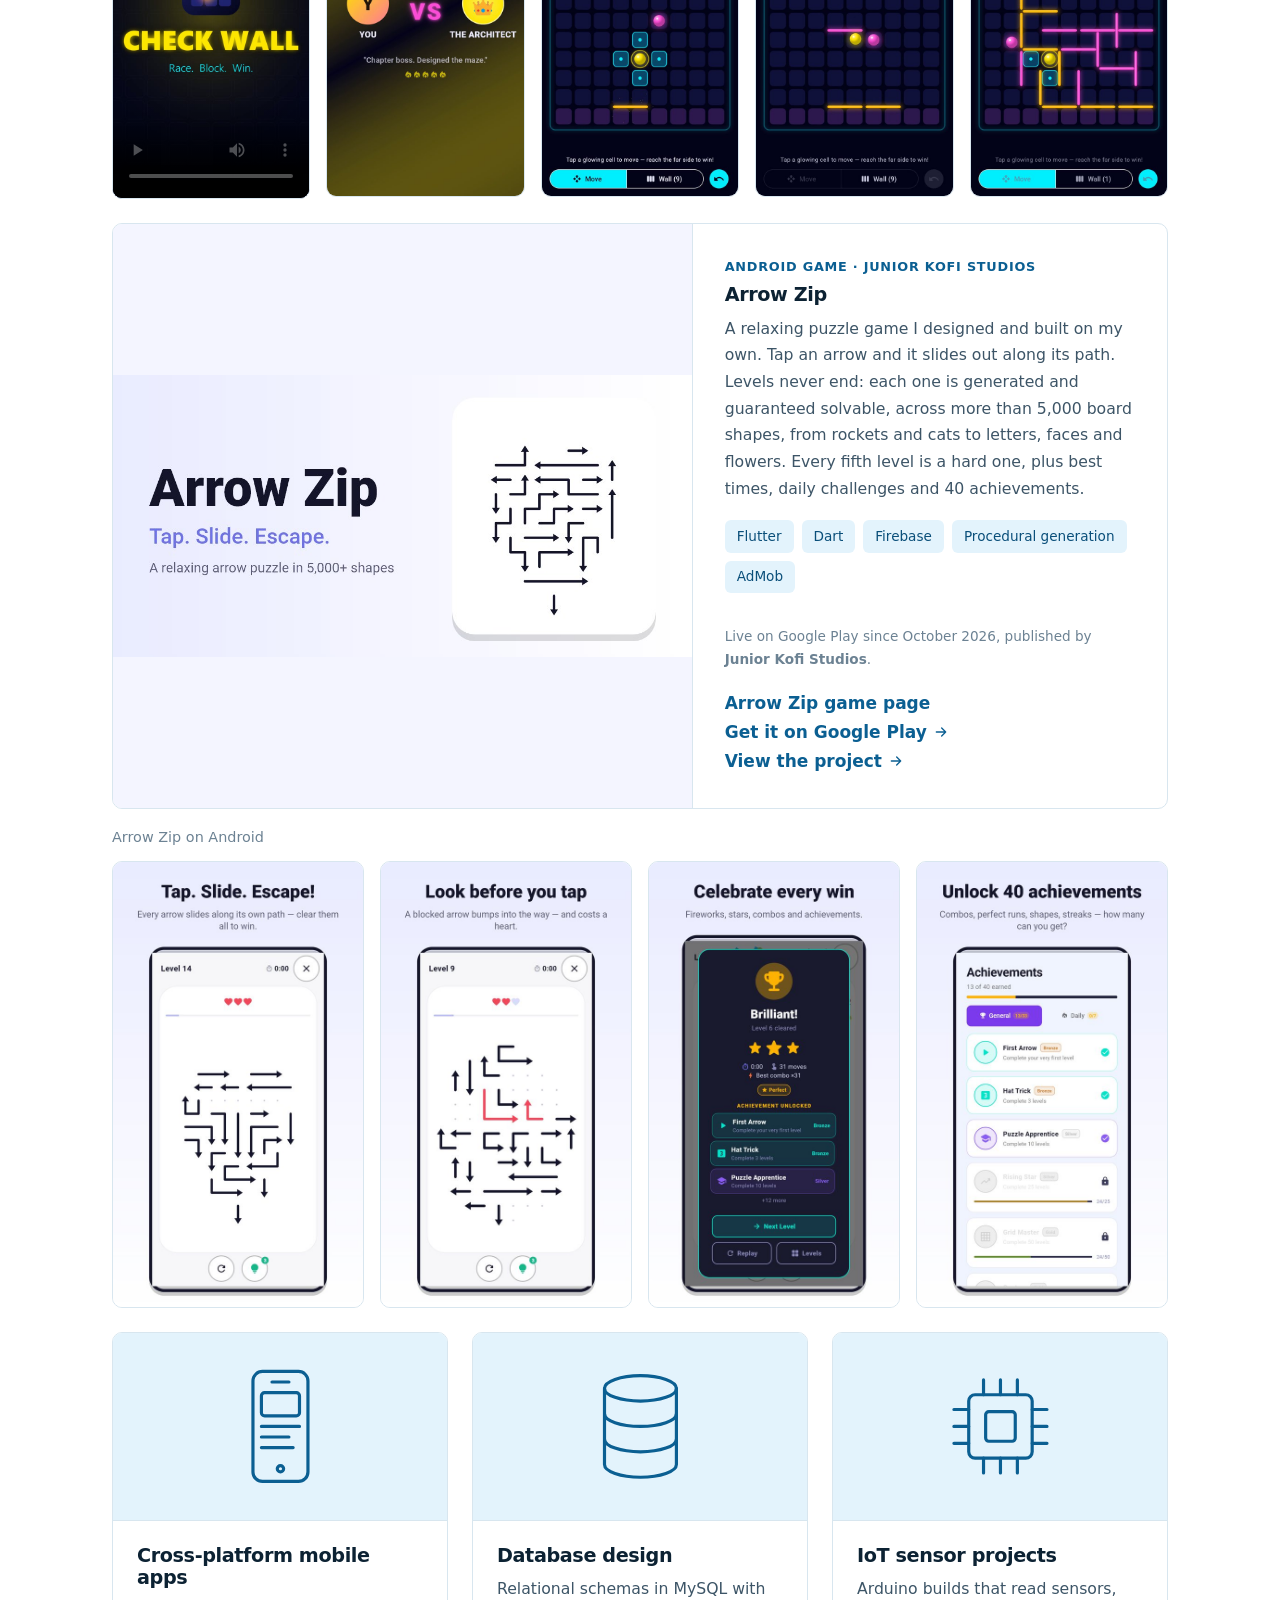
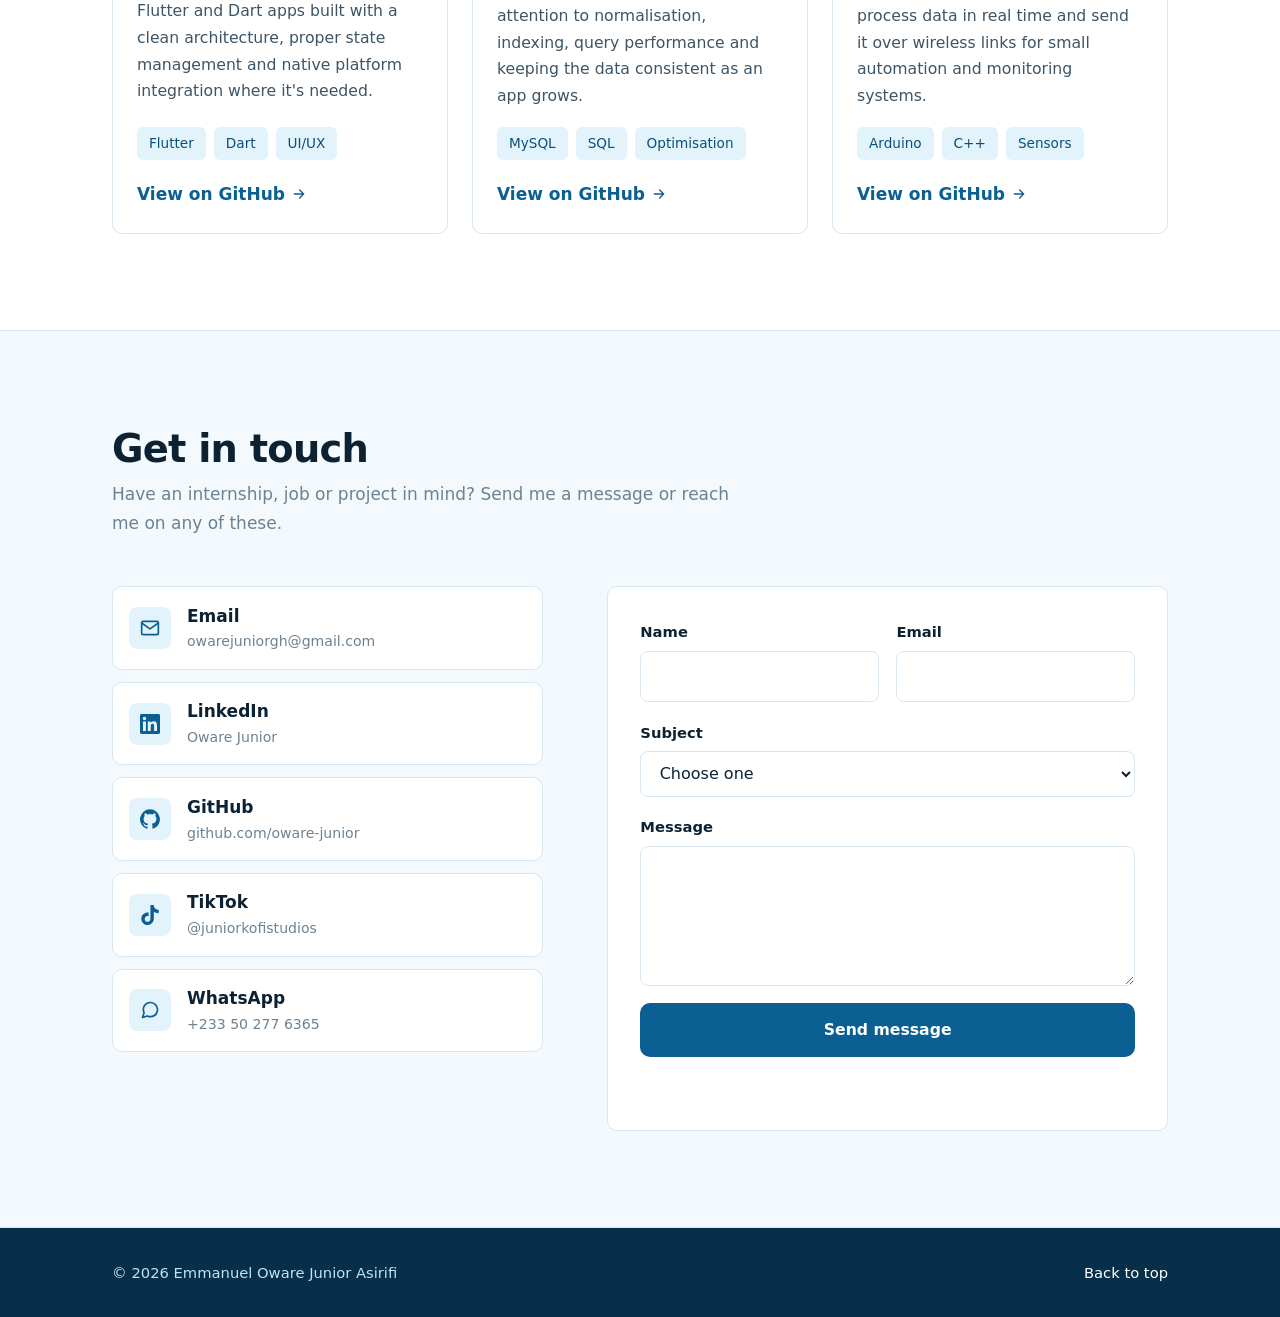
==== commit bd9fedcb: "Add an Arrow Zip game page and update its portfolio banner Dedicated page with game details and Vide" ====
--- a/index.html
+++ b/index.html
@@ -1151,7 +1151,7 @@
 
                     <article class="project featured">
                         <div class="project-art">
-                            <img src="images/arrow-zip.jpg" alt="Arrow Zip banner: Tap. Slide. Escape., with a board of arrows" width="1024" height="576" loading="lazy">
+                            <img src="images/arrow-zip-hero.jpg" style="object-fit: contain; background: #f4f5ff" alt="Arrow Zip banner: Tap. Slide. Escape., with a board of arrows" width="1024" height="500" loading="lazy">
                         </div>
                         <div class="project-body">
                             <span class="eyebrow-tag">Android game &middot; Junior Kofi Studios</span>
@@ -1159,6 +1159,7 @@
                             <p>A relaxing puzzle game I designed and built on my own. Tap an arrow and it slides out along its path. Levels never end: each one is generated and guaranteed solvable, across more than 5,000 board shapes, from rockets and cats to letters, faces and flowers. Every fifth level is a hard one, plus best times, daily challenges and 40 achievements.</p>
                             <ul class="tags"><li>Flutter</li><li>Dart</li><li>Firebase</li><li>Procedural generation</li><li>AdMob</li></ul>
                             <p class="note">Live on Google Play since October 2026, published by <strong>Junior Kofi Studios</strong>.</p>
+                            <a href="arrow-zip/" class="text-link" style="margin-right: 1.25rem">Arrow Zip game page</a>
                             <a href="https://play.google.com/store/apps/details?id=com.arrowvext.arrow_vext" class="text-link" style="margin-right: 1.25rem" target="_blank" rel="noopener noreferrer">Get it on Google Play
                                 <svg viewBox="0 0 24 24" fill="none" stroke="currentColor" stroke-width="2" stroke-linecap="round" stroke-linejoin="round" aria-hidden="true"><path d="M5 12h14m-6-6 6 6-6 6"/></svg>
                             </a>
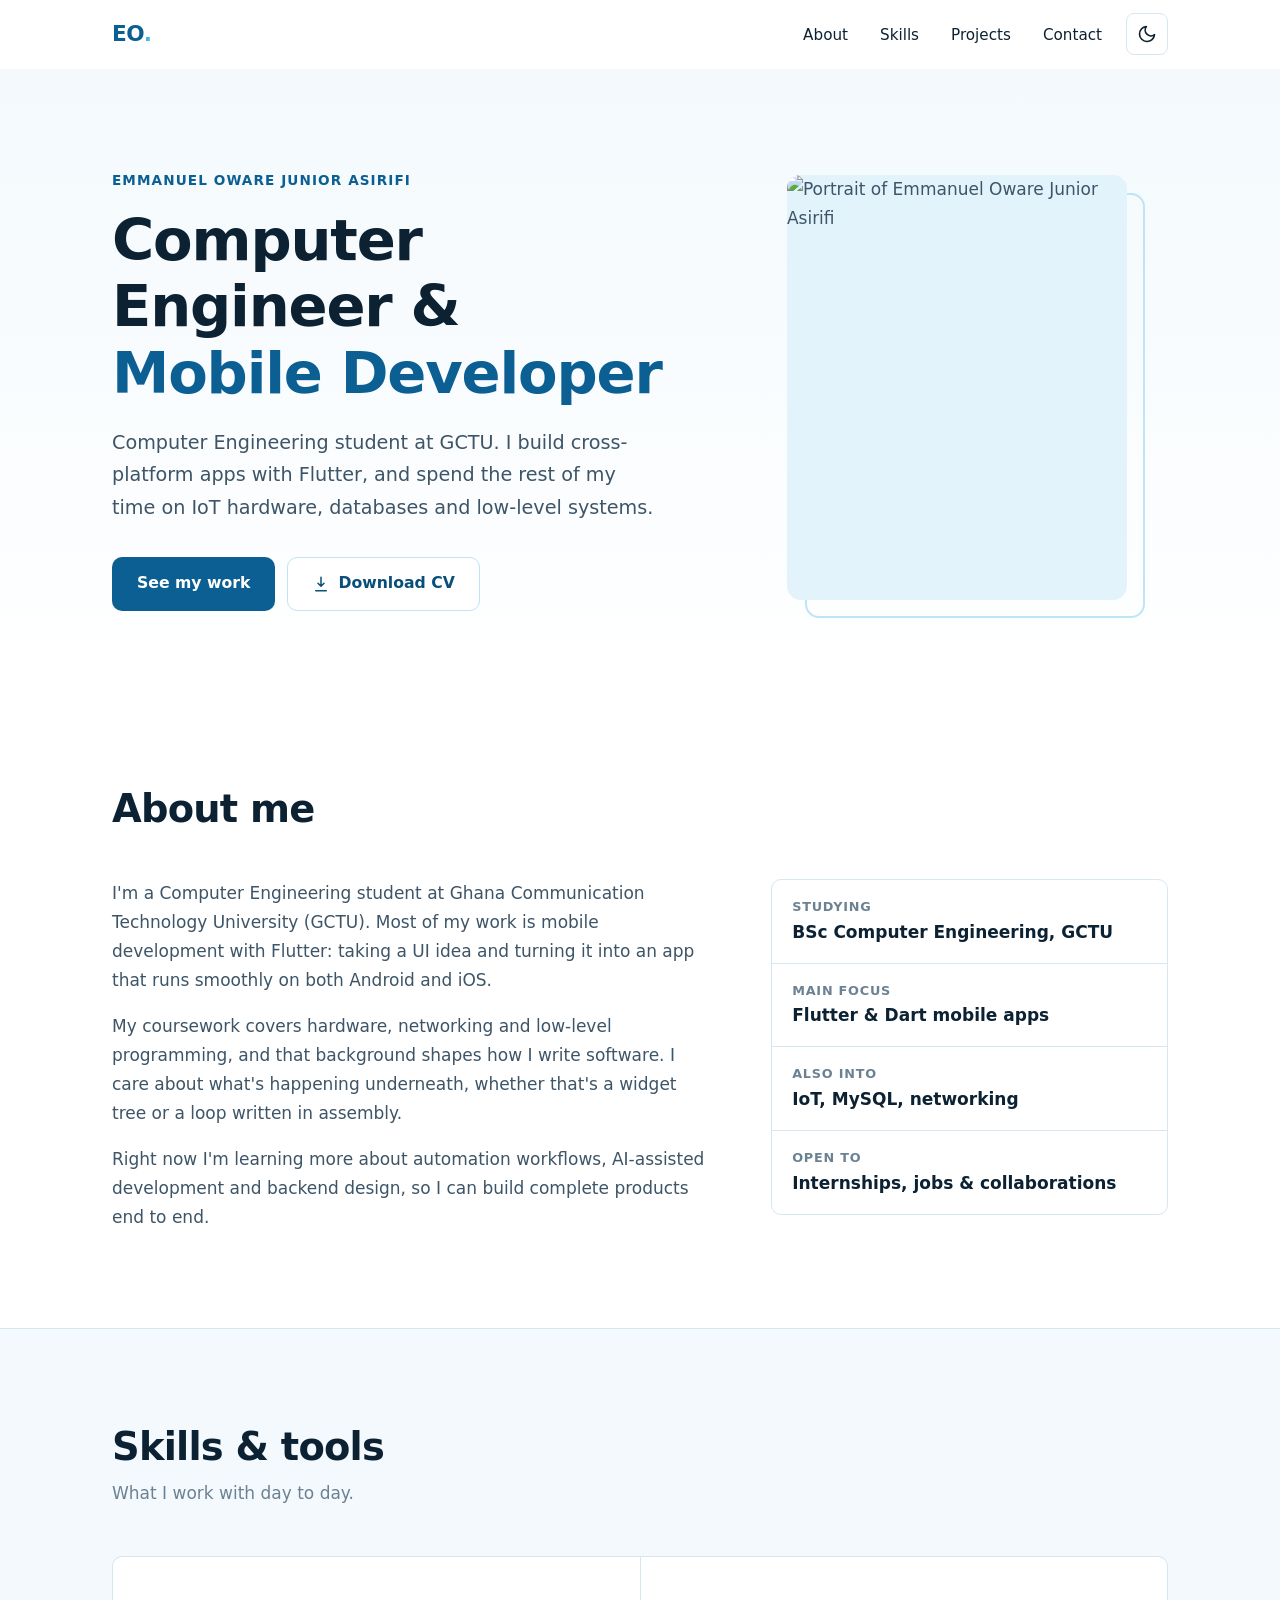
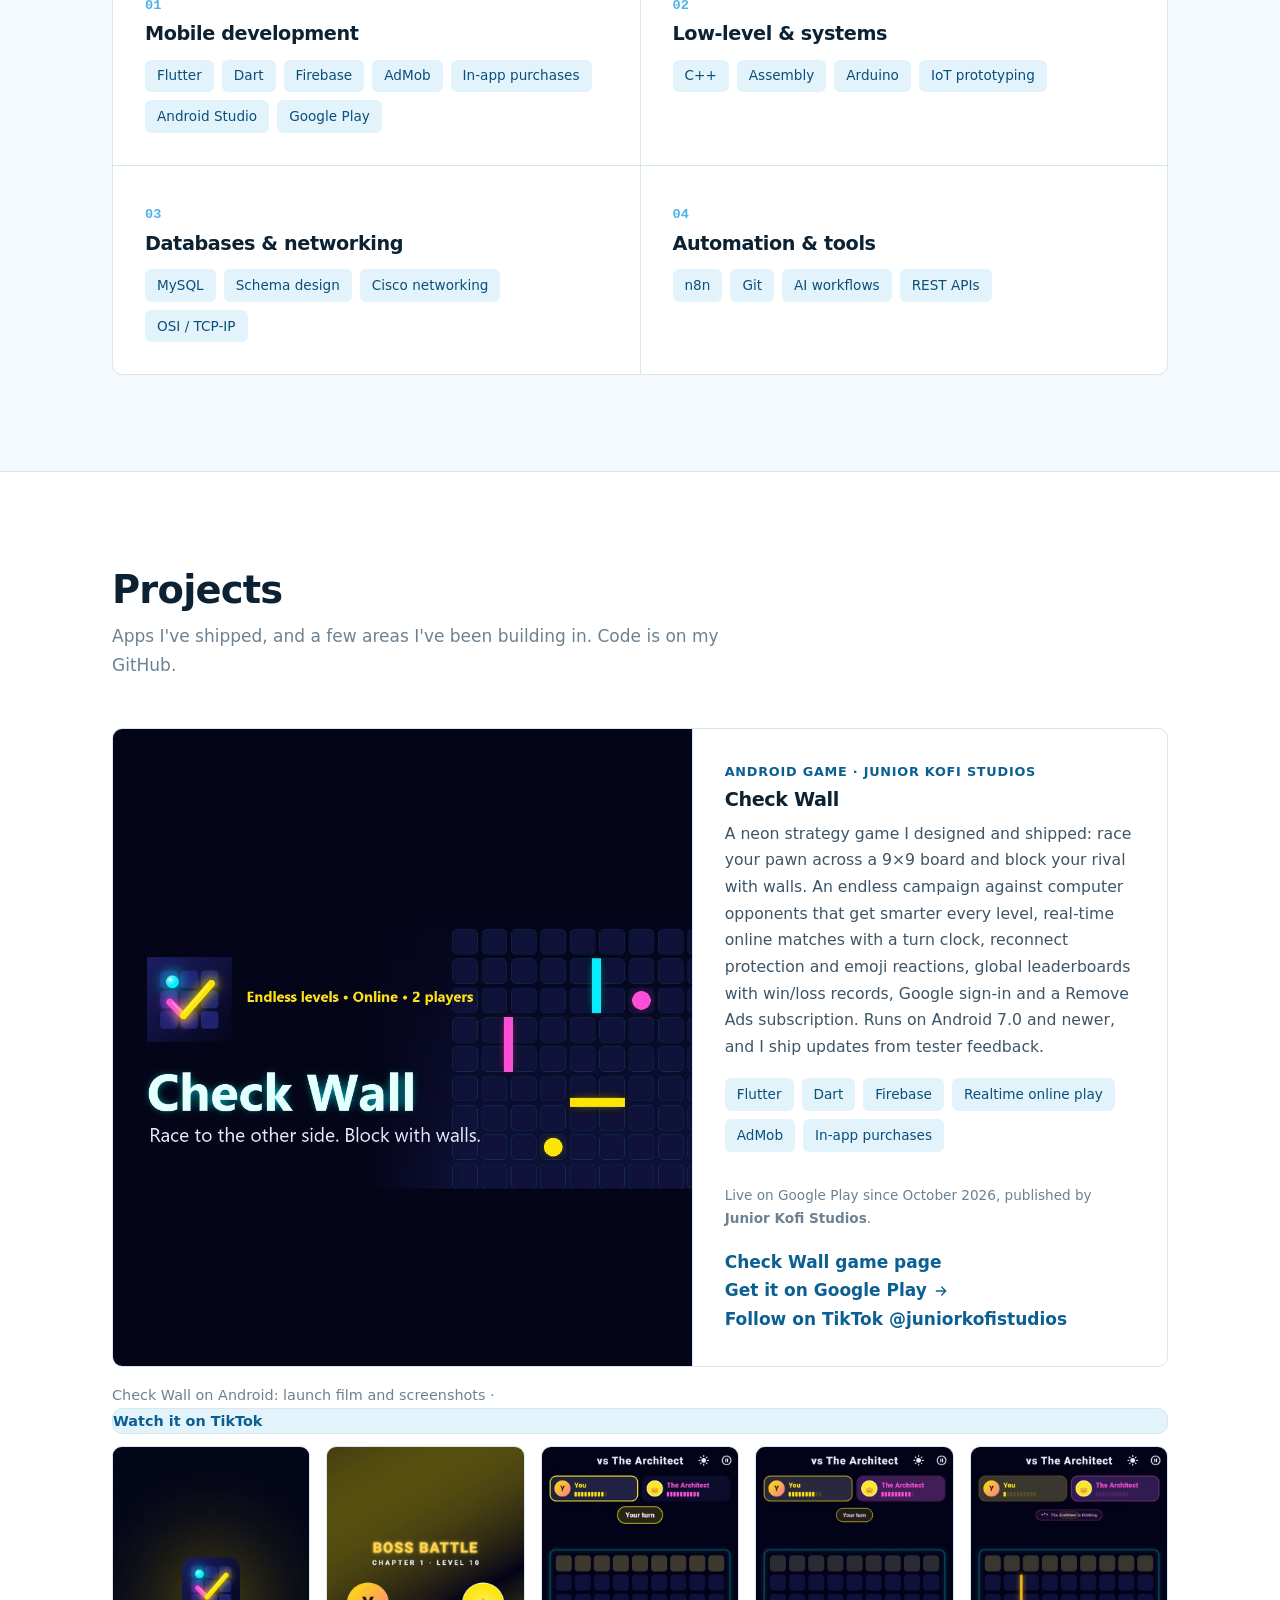
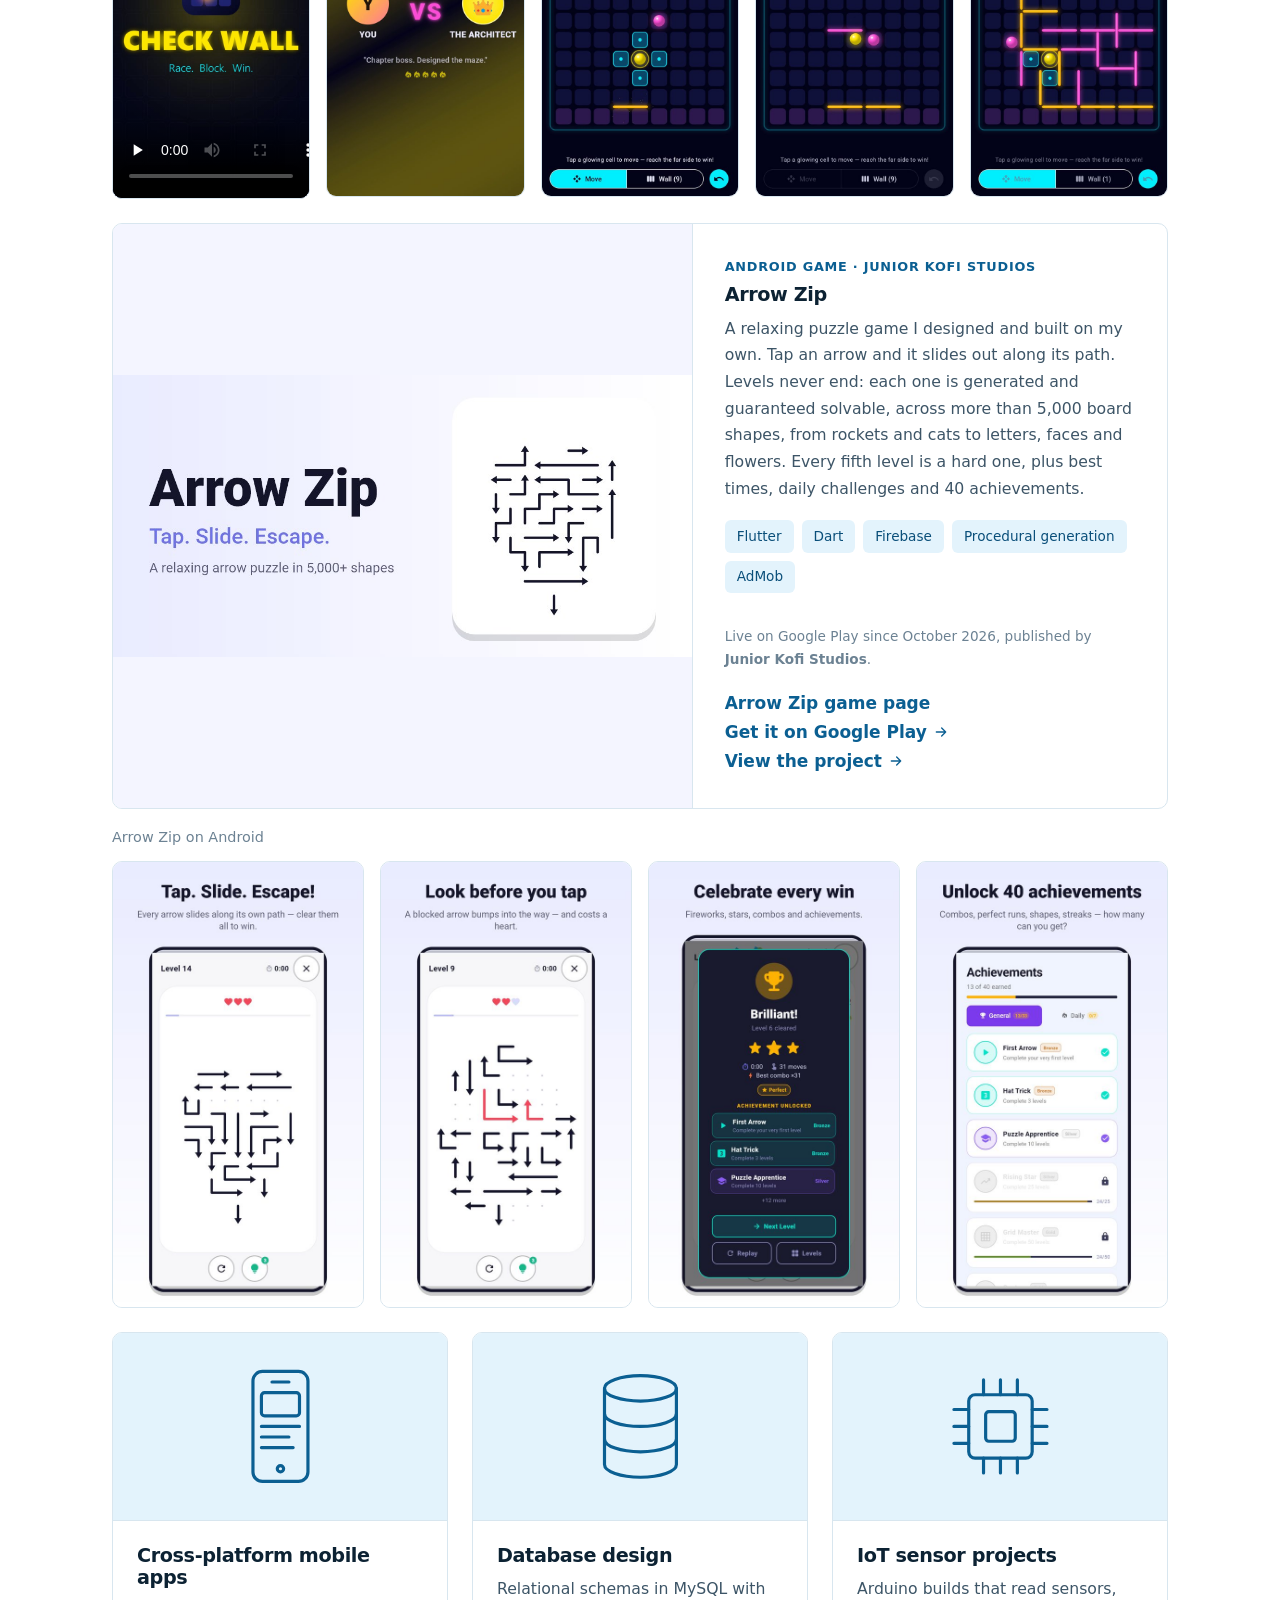
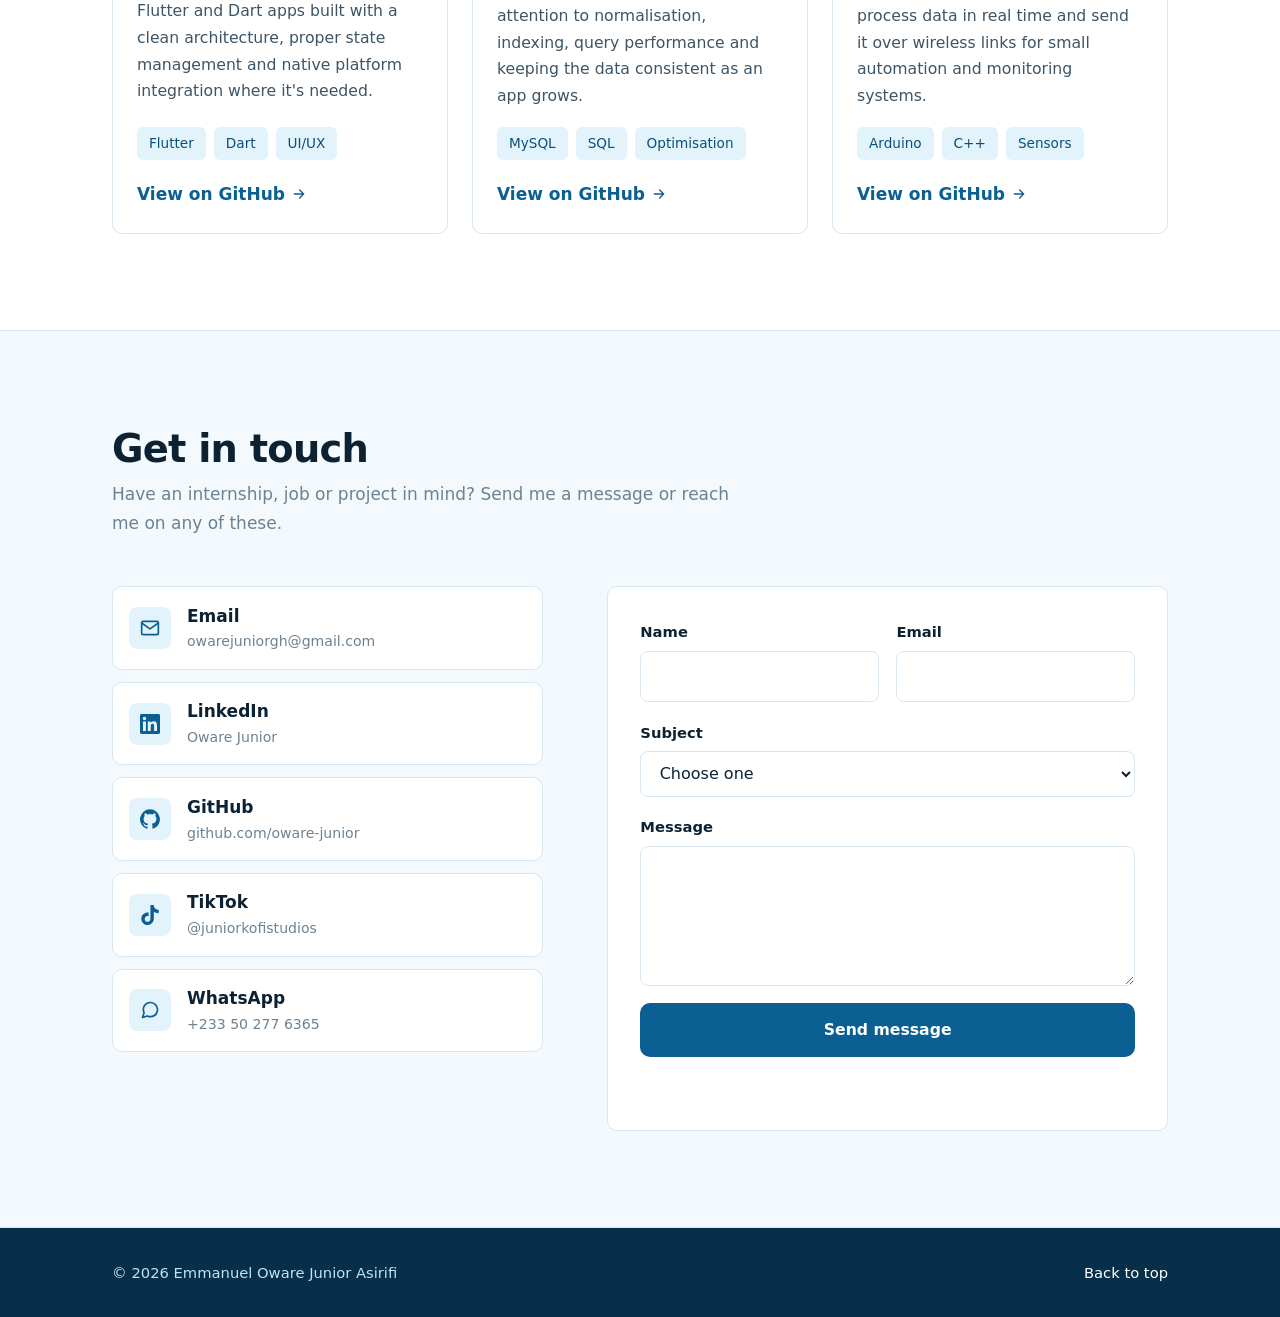
==== commit 6b422dde: "Allow the launch film in the portfolio's content security policy The policy had no media-src, so def" ====
--- a/index.html
+++ b/index.html
@@ -3,7 +3,7 @@
 <head>
     <meta charset="UTF-8">
     <meta name="viewport" content="width=device-width, initial-scale=1.0">
-    <meta http-equiv="Content-Security-Policy" content="default-src 'none'; script-src 'sha256-JlE73Ifq9THb3cYtKHCIZyfW1ZA+0ai+YPqFJiJwdQ0=' 'sha256-uYTKKfMwF9ST93+xIrrc+GairDLWkJDUzxdHIfJHx4o='; style-src 'self' 'unsafe-inline' https://fonts.googleapis.com; font-src https://fonts.gstatic.com; img-src 'self' data: https://i.postimg.cc; connect-src https://formspree.io; form-action https://formspree.io; base-uri 'none'; object-src 'none'; upgrade-insecure-requests">
+    <meta http-equiv="Content-Security-Policy" content="default-src 'none'; script-src 'sha256-JlE73Ifq9THb3cYtKHCIZyfW1ZA+0ai+YPqFJiJwdQ0=' 'sha256-uYTKKfMwF9ST93+xIrrc+GairDLWkJDUzxdHIfJHx4o='; style-src 'self' 'unsafe-inline' https://fonts.googleapis.com; font-src https://fonts.gstatic.com; img-src 'self' data: https://i.postimg.cc; media-src 'self'; connect-src https://formspree.io; form-action https://formspree.io; base-uri 'none'; object-src 'none'; upgrade-insecure-requests">
     <meta name="referrer" content="strict-origin-when-cross-origin">
     <meta name="description" content="Emmanuel Oware Junior Asirifi (Oware Junior) is a Computer Engineering student at GCTU, Ghana, building Flutter mobile apps, IoT projects and databases.">
     <meta name="author" content="Emmanuel Oware Junior Asirifi">
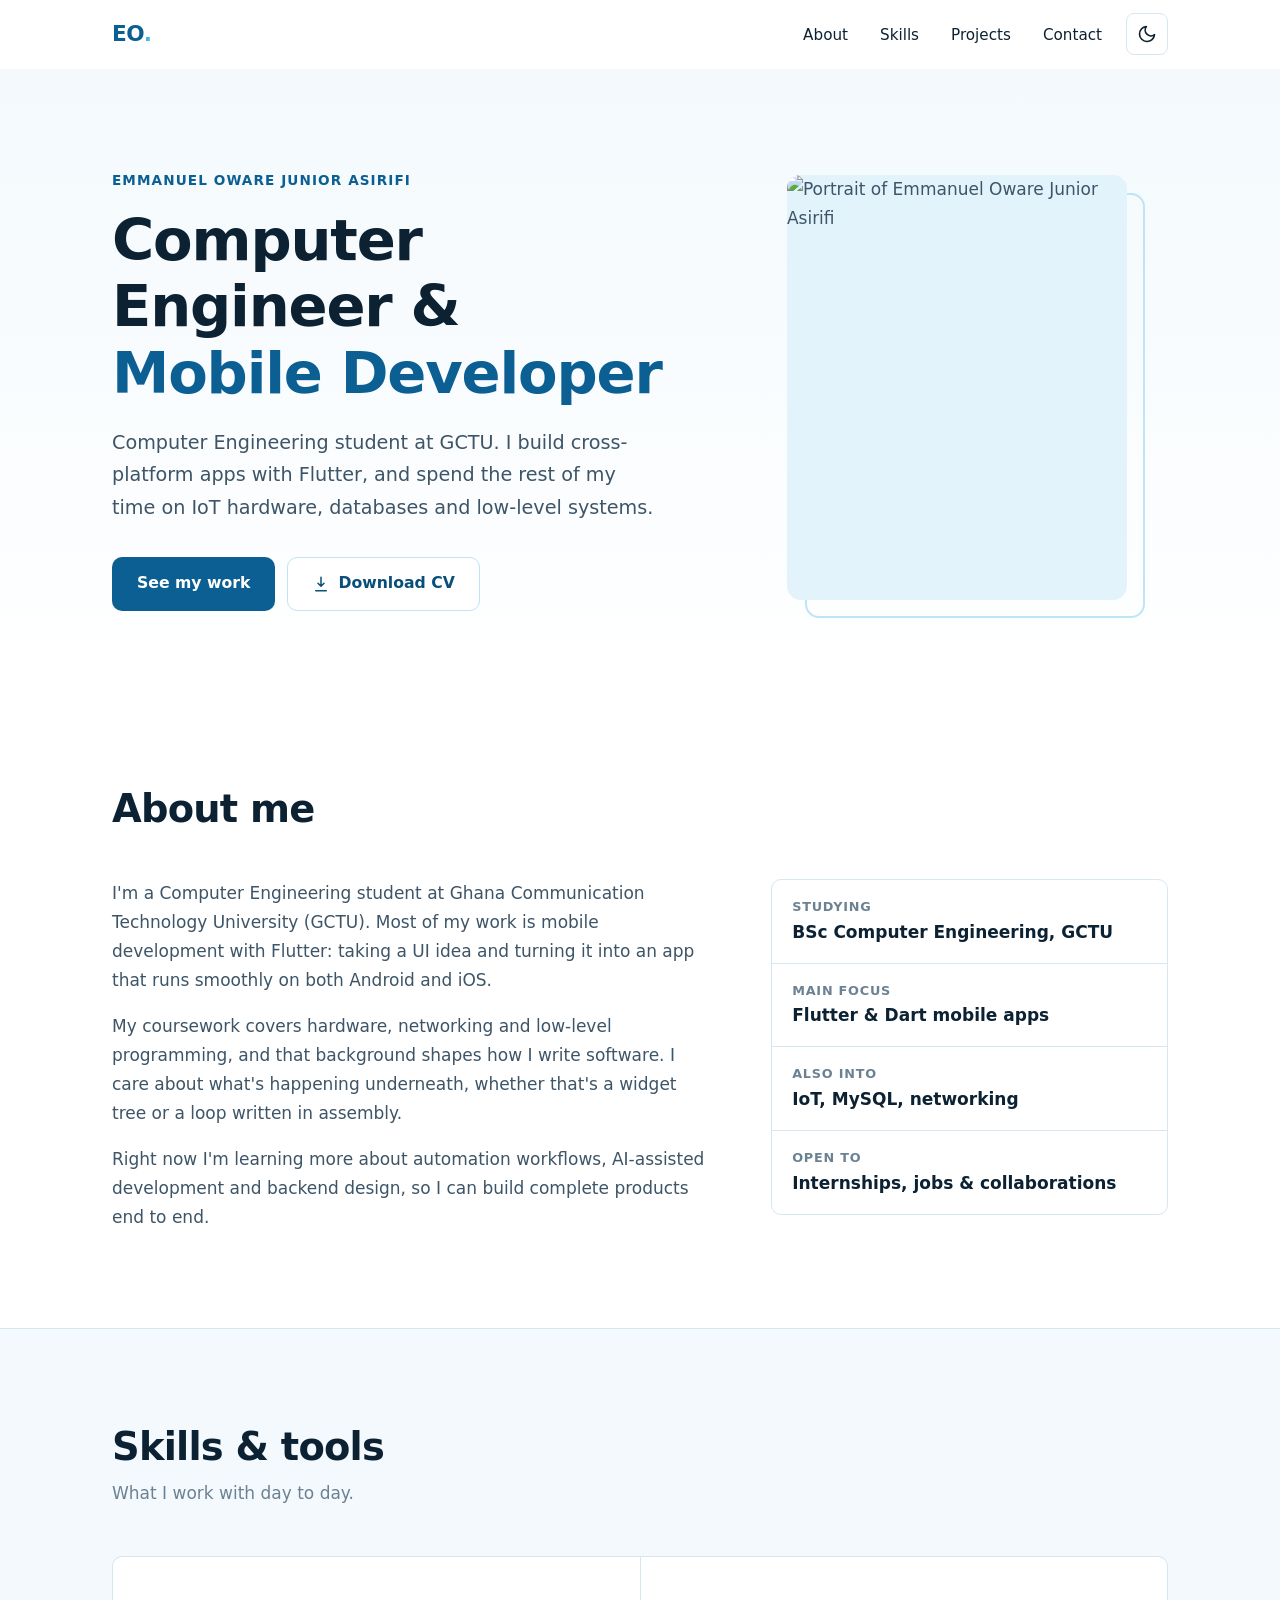
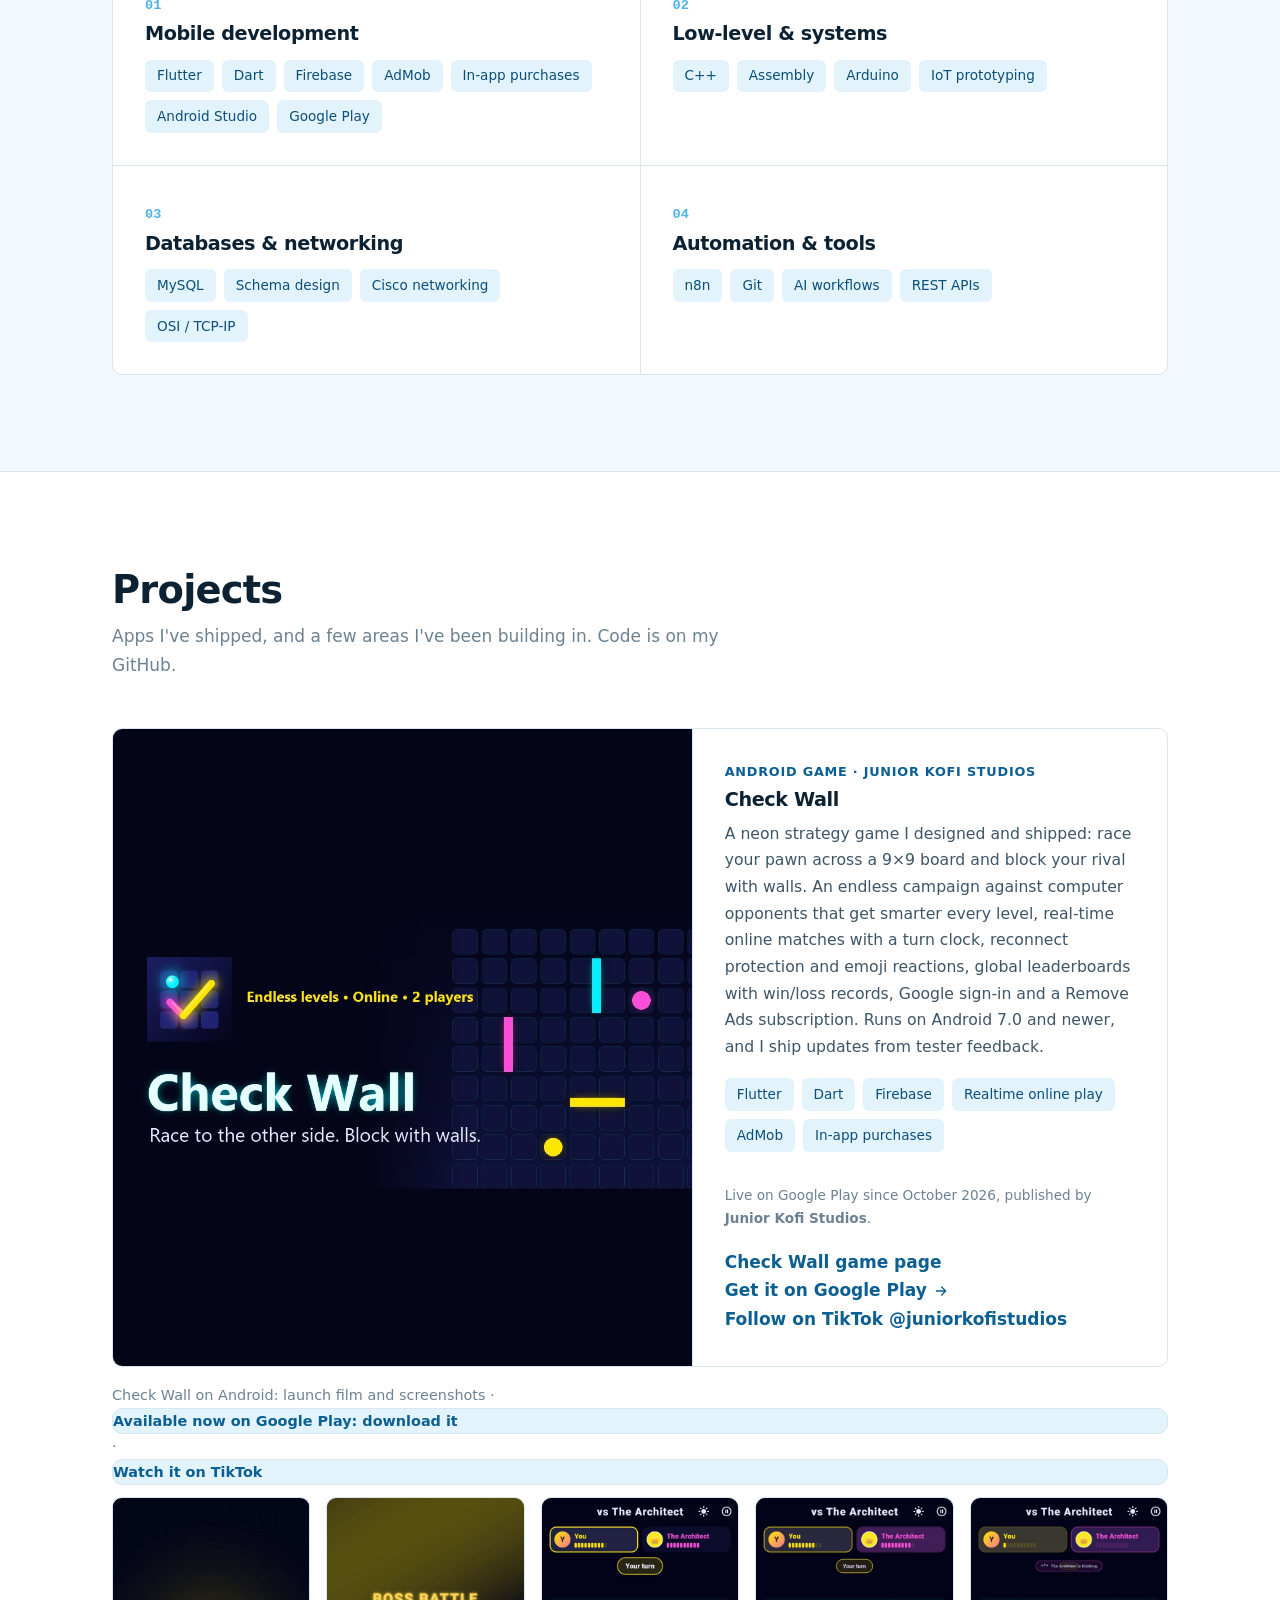
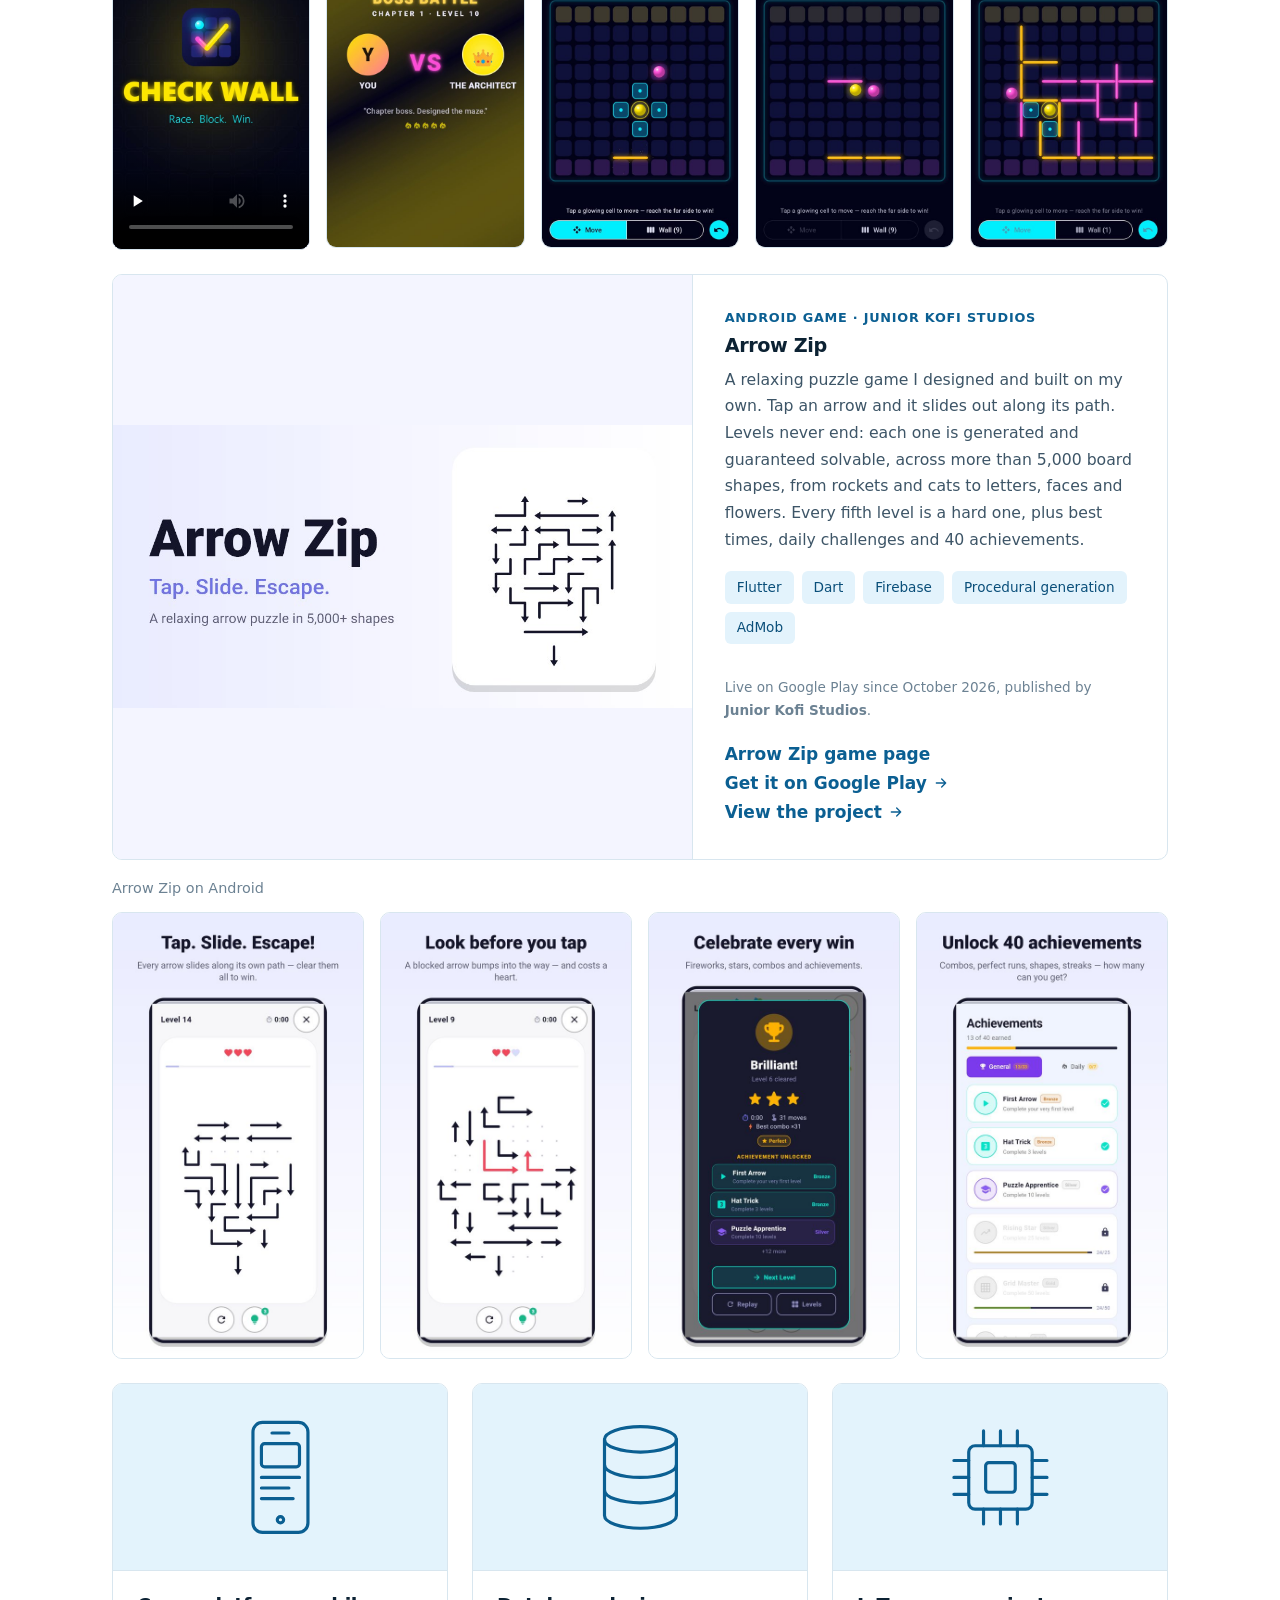
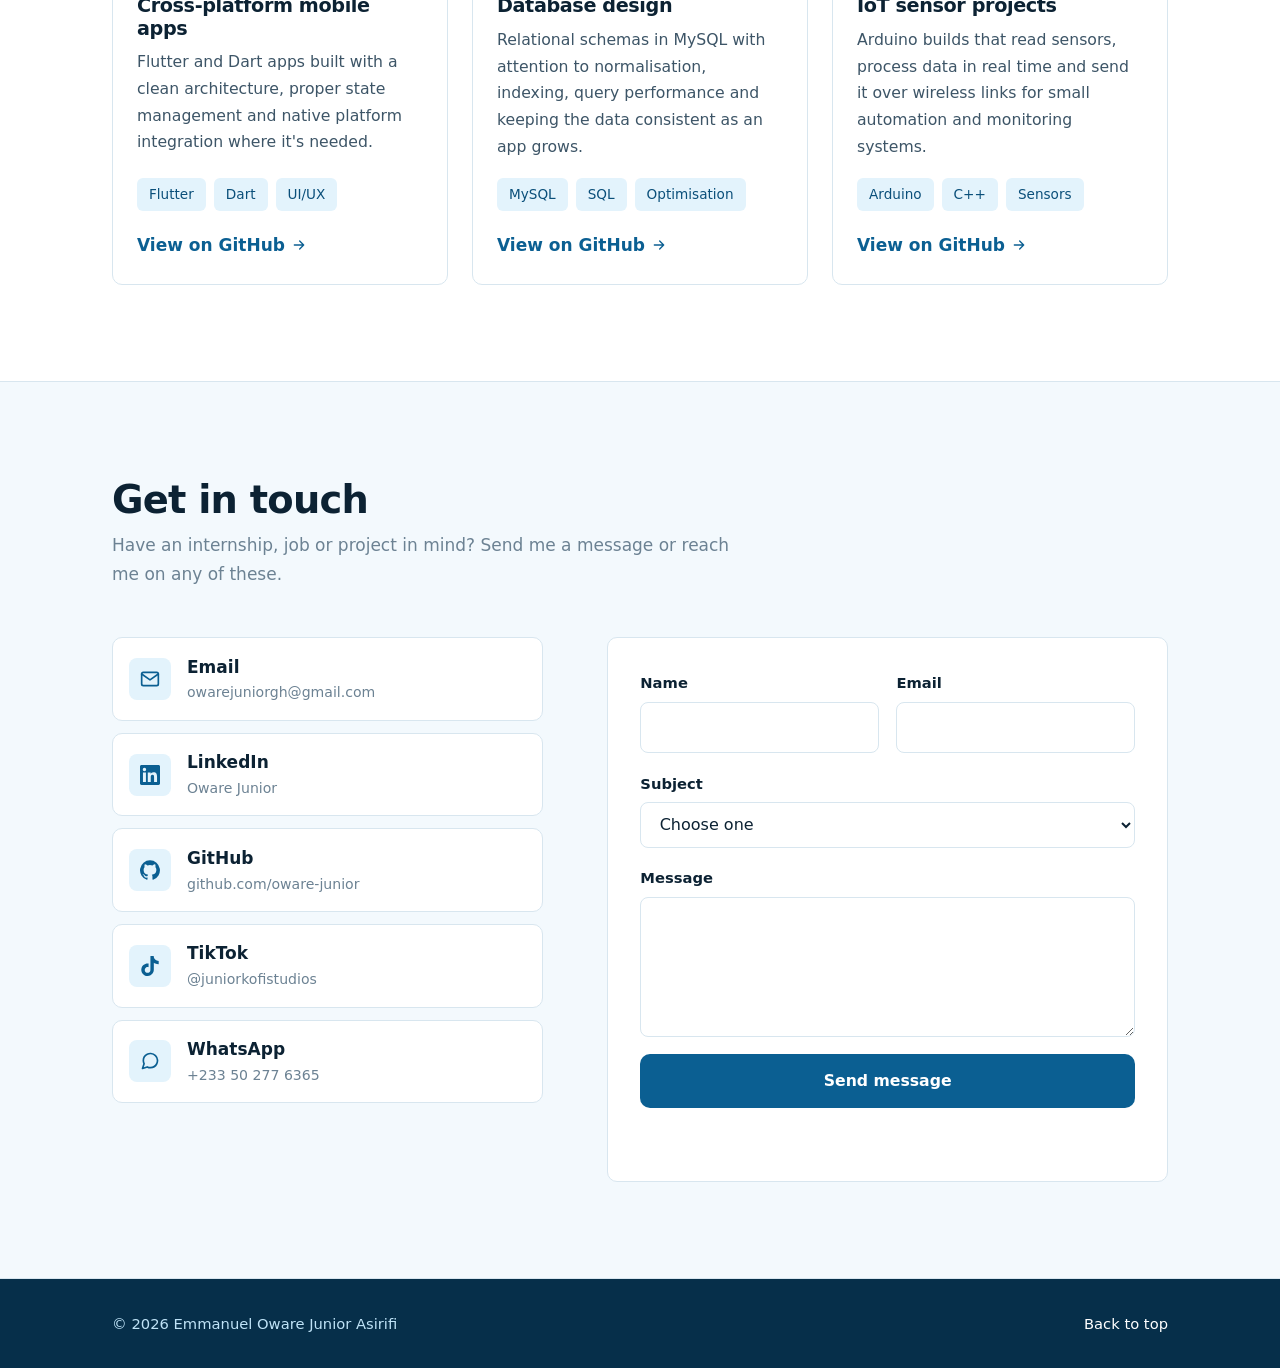
==== commit d456ec1b: "Launch film now says Now on Google Play, and links to the download Replaces the pre-launch Coming so" ====
--- a/index.html
+++ b/index.html
@@ -1139,7 +1139,7 @@
                     </article>
 
                     <figure class="shots">
-                        <figcaption>Check Wall on Android: launch film and screenshots &middot; <a href="https://www.tiktok.com/@juniorkofistudios/video/7701010970595872020" class="caption-link" target="_blank" rel="noopener noreferrer">Watch it on TikTok</a></figcaption>
+                        <figcaption>Check Wall on Android: launch film and screenshots &middot; <a href="https://play.google.com/store/apps/details?id=com.juniorkofi.checkwall" class="caption-link" target="_blank" rel="noopener noreferrer">Available now on Google Play: download it</a> &middot; <a href="https://www.tiktok.com/@juniorkofistudios/video/7701010970595872020" class="caption-link" target="_blank" rel="noopener noreferrer">Watch it on TikTok</a></figcaption>
                         <ul style="--n: 5">
                             <li><video src="videos/check-wall-launch-film.mp4" poster="images/check-wall-film.jpg" controls playsinline preload="none" width="540" height="960" aria-label="Check Wall launch film: everyday phone moments, then the game, its features and tester quotes"></video></li>
                             <li><a href="images/check-wall-boss.jpg" target="_blank" rel="noopener"><img src="images/check-wall-boss.jpg" alt="Check Wall boss battle intro: You versus The Architect, chapter 1 level 10" width="540" height="960" loading="lazy"></a></li>
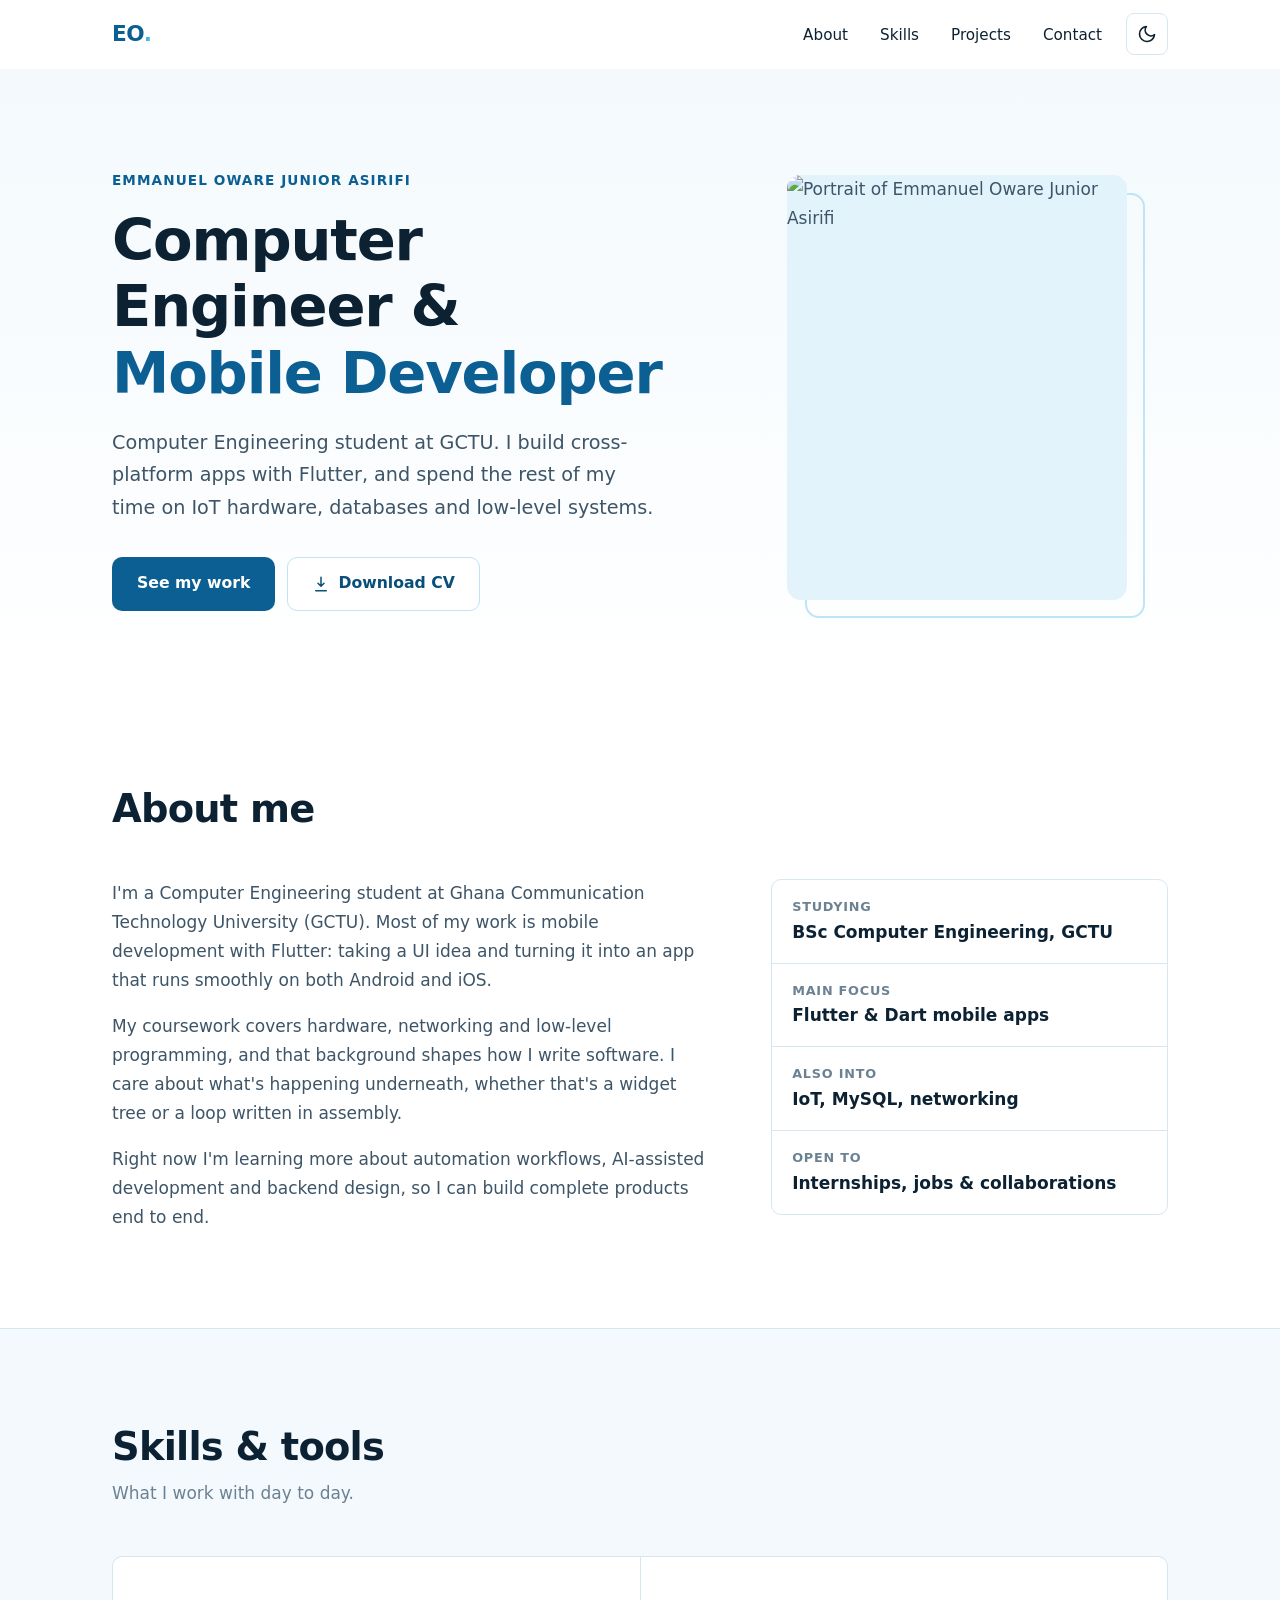
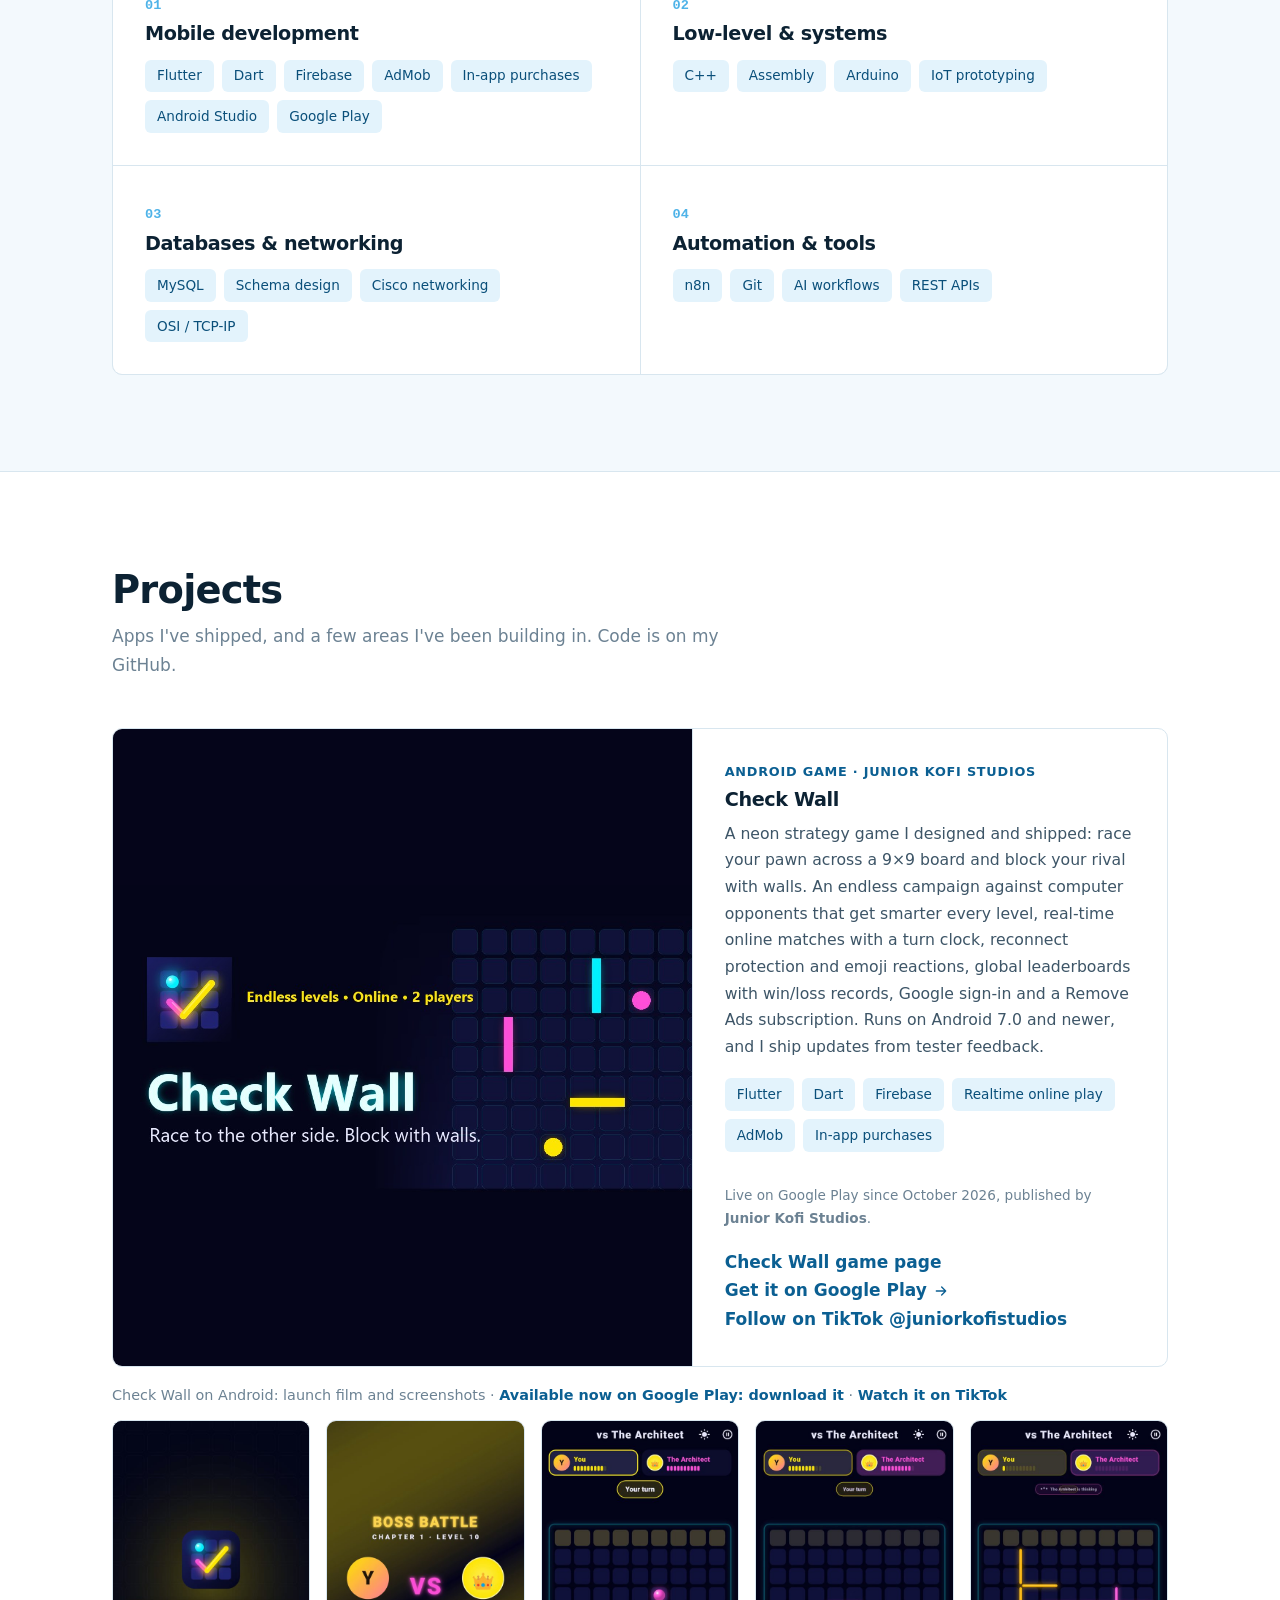
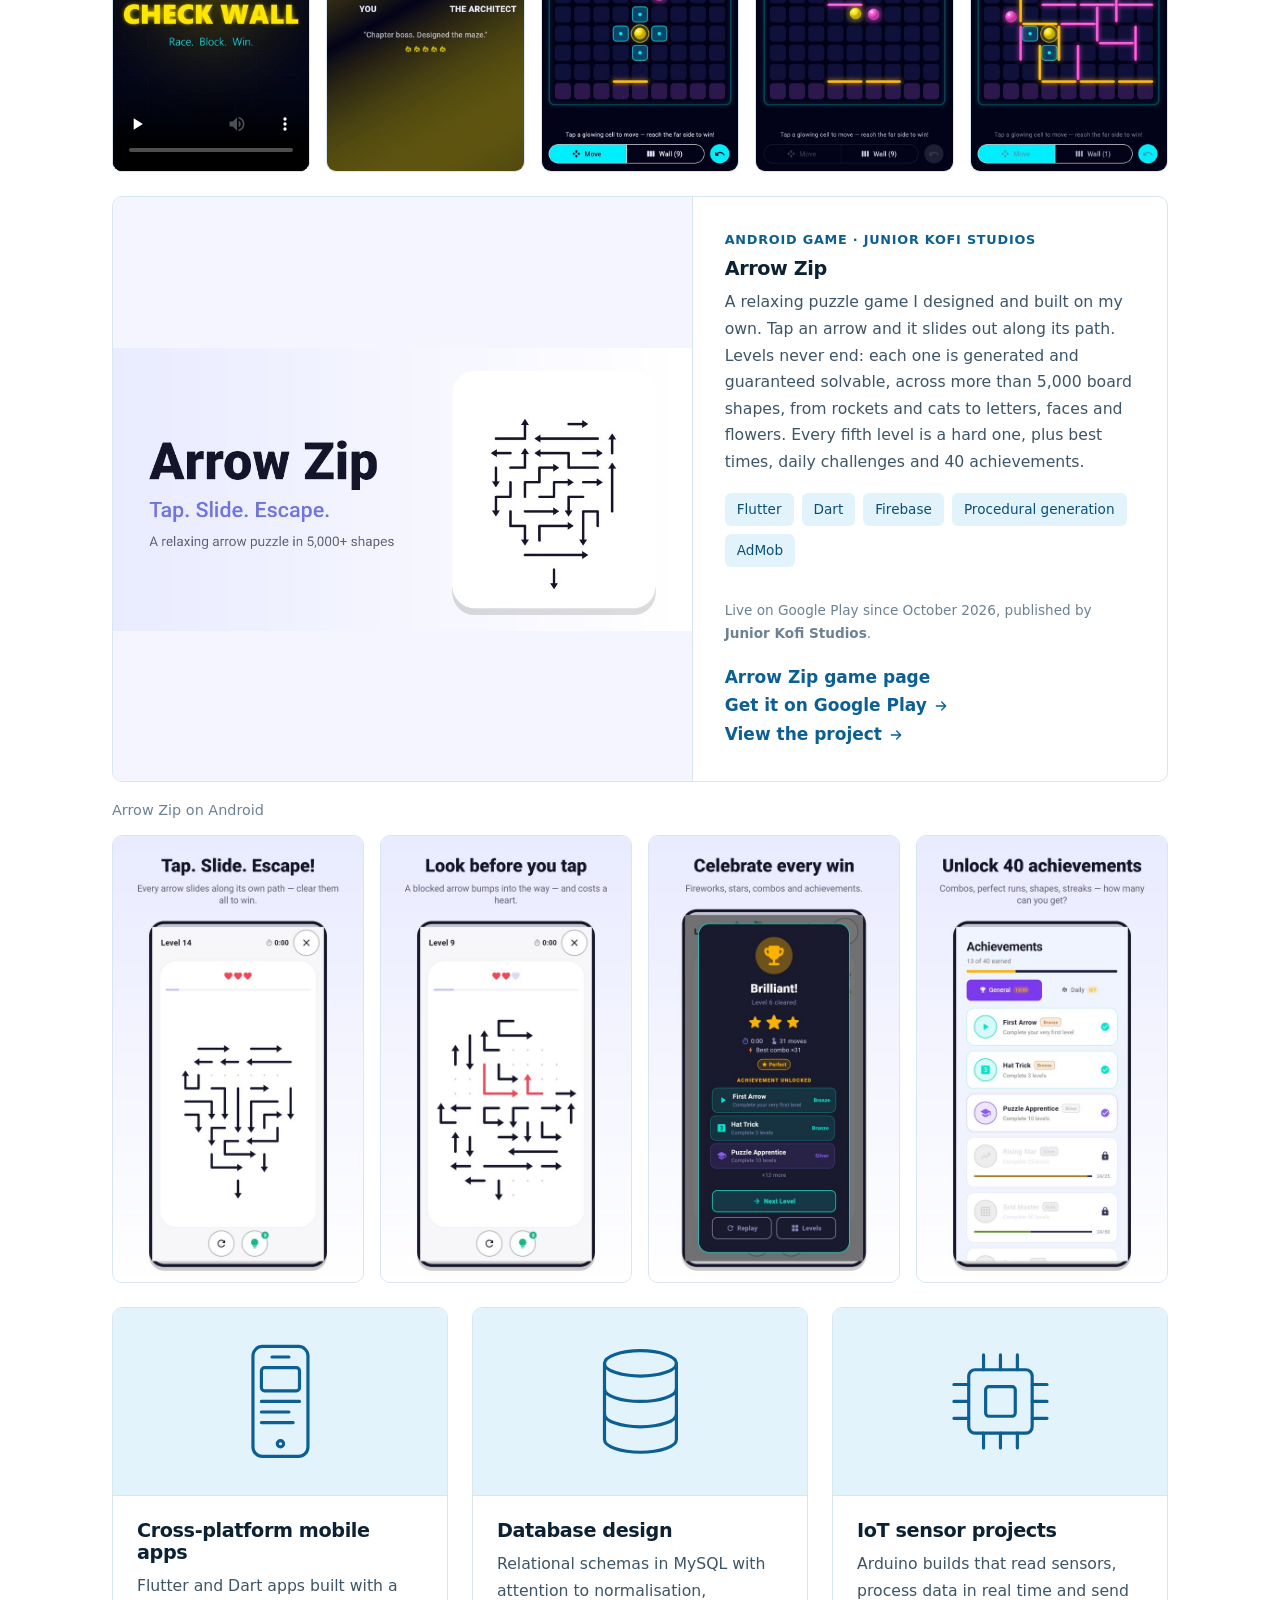
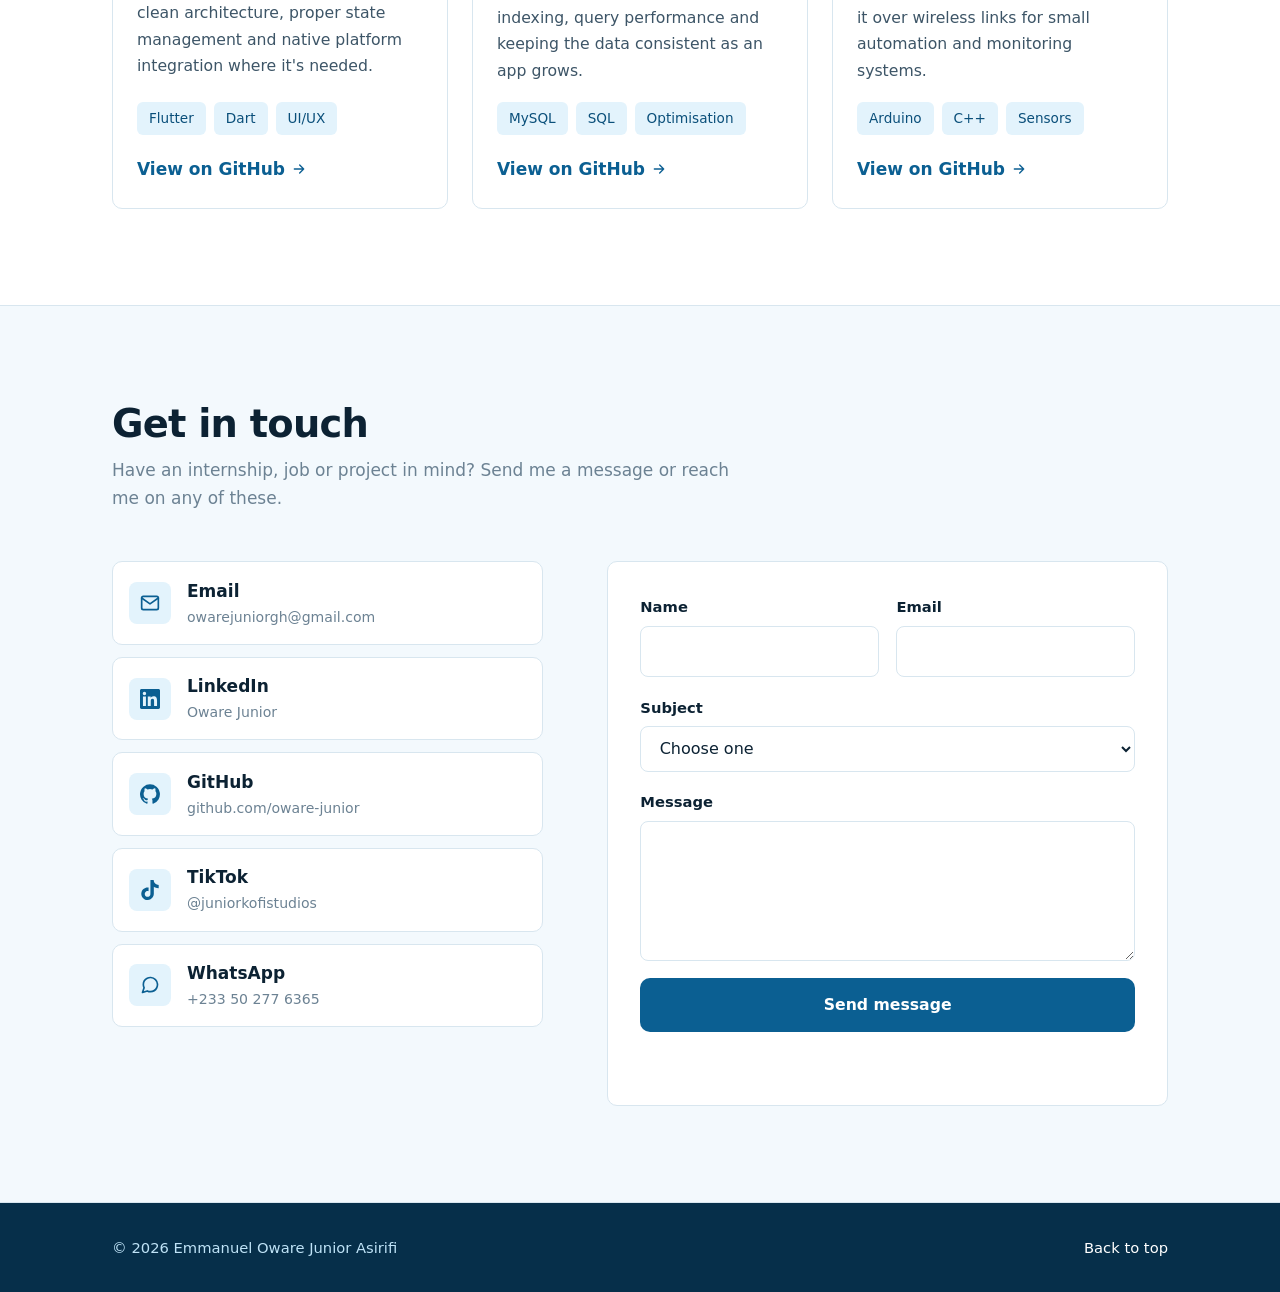
==== commit d2e33d7d: "Gallery screenshots are view-only Removes the links that opened each screenshot on its own page. The" ====
--- a/index.html
+++ b/index.html
@@ -617,21 +617,6 @@
             gap: 1rem;
         }
 
-        .shots a {
-            display: block;
-            border-radius: var(--radius);
-            overflow: hidden;
-            border: 1px solid var(--line);
-            background: var(--accent-soft);
-            transition: border-color 0.2s ease;
-        }
-
-        .shots a:hover {
-            border-color: var(--highlight);
-        }
-
-
-
         .caption-link {
             color: var(--accent);
             font-weight: 600;
@@ -653,6 +638,10 @@
         }
 
         .shots img {
+            display: block;
+            border-radius: var(--radius);
+            border: 1px solid var(--line);
+            background: var(--accent-soft);
             width: 100%;
             height: auto;
             aspect-ratio: 9 / 16;
@@ -1142,10 +1131,10 @@
                         <figcaption>Check Wall on Android: launch film and screenshots &middot; <a href="https://play.google.com/store/apps/details?id=com.juniorkofi.checkwall" class="caption-link" target="_blank" rel="noopener noreferrer">Available now on Google Play: download it</a> &middot; <a href="https://www.tiktok.com/@juniorkofistudios/video/7701010970595872020" class="caption-link" target="_blank" rel="noopener noreferrer">Watch it on TikTok</a></figcaption>
                         <ul style="--n: 5">
                             <li><video src="videos/check-wall-launch-film.mp4" poster="images/check-wall-film.jpg" controls playsinline preload="none" width="540" height="960" aria-label="Check Wall launch film: everyday phone moments, then the game, its features and tester quotes"></video></li>
-                            <li><a href="images/check-wall-boss.jpg" target="_blank" rel="noopener"><img src="images/check-wall-boss.jpg" alt="Check Wall boss battle intro: You versus The Architect, chapter 1 level 10" width="540" height="960" loading="lazy"></a></li>
-                            <li><a href="images/check-wall-move.jpg" target="_blank" rel="noopener"><img src="images/check-wall-move.jpg" alt="Check Wall board on your turn, with glowing cells showing where your pawn can move" width="540" height="960" loading="lazy"></a></li>
-                            <li><a href="images/check-wall-wall.jpg" target="_blank" rel="noopener"><img src="images/check-wall-wall.jpg" alt="Check Wall board after a wall is placed beside the two pawns" width="540" height="960" loading="lazy"></a></li>
-                            <li><a href="images/check-wall-maze.jpg" target="_blank" rel="noopener"><img src="images/check-wall-maze.jpg" alt="Check Wall late game: the board filled with neon walls forming a maze" width="540" height="960" loading="lazy"></a></li>
+                            <li><img src="images/check-wall-boss.jpg" alt="Check Wall boss battle intro: You versus The Architect, chapter 1 level 10" width="540" height="960" loading="lazy"></li>
+                            <li><img src="images/check-wall-move.jpg" alt="Check Wall board on your turn, with glowing cells showing where your pawn can move" width="540" height="960" loading="lazy"></li>
+                            <li><img src="images/check-wall-wall.jpg" alt="Check Wall board after a wall is placed beside the two pawns" width="540" height="960" loading="lazy"></li>
+                            <li><img src="images/check-wall-maze.jpg" alt="Check Wall late game: the board filled with neon walls forming a maze" width="540" height="960" loading="lazy"></li>
                         </ul>
                     </figure>
 
@@ -1172,10 +1161,10 @@
                     <figure class="shots">
                         <figcaption>Arrow Zip on Android</figcaption>
                         <ul>
-                            <li><a href="images/arrow-zip-gameplay.jpg" target="_blank" rel="noopener"><img src="images/arrow-zip-gameplay.jpg" alt="Arrow Zip level 14: a board of arrows to tap and slide out" width="540" height="960" loading="lazy"></a></li>
-                            <li><a href="images/arrow-zip-blocked.jpg" target="_blank" rel="noopener"><img src="images/arrow-zip-blocked.jpg" alt="Arrow Zip level 9: a blocked arrow highlighted in red, costing a heart" width="540" height="960" loading="lazy"></a></li>
-                            <li><a href="images/arrow-zip-win.jpg" target="_blank" rel="noopener"><img src="images/arrow-zip-win.jpg" alt="Arrow Zip level complete screen with three stars and unlocked achievements" width="540" height="960" loading="lazy"></a></li>
-                            <li><a href="images/arrow-zip-achievements.jpg" target="_blank" rel="noopener"><img src="images/arrow-zip-achievements.jpg" alt="Arrow Zip achievements screen showing 13 of 40 earned" width="540" height="960" loading="lazy"></a></li>
+                            <li><img src="images/arrow-zip-gameplay.jpg" alt="Arrow Zip level 14: a board of arrows to tap and slide out" width="540" height="960" loading="lazy"></li>
+                            <li><img src="images/arrow-zip-blocked.jpg" alt="Arrow Zip level 9: a blocked arrow highlighted in red, costing a heart" width="540" height="960" loading="lazy"></li>
+                            <li><img src="images/arrow-zip-win.jpg" alt="Arrow Zip level complete screen with three stars and unlocked achievements" width="540" height="960" loading="lazy"></li>
+                            <li><img src="images/arrow-zip-achievements.jpg" alt="Arrow Zip achievements screen showing 13 of 40 earned" width="540" height="960" loading="lazy"></li>
                         </ul>
                     </figure>
 
